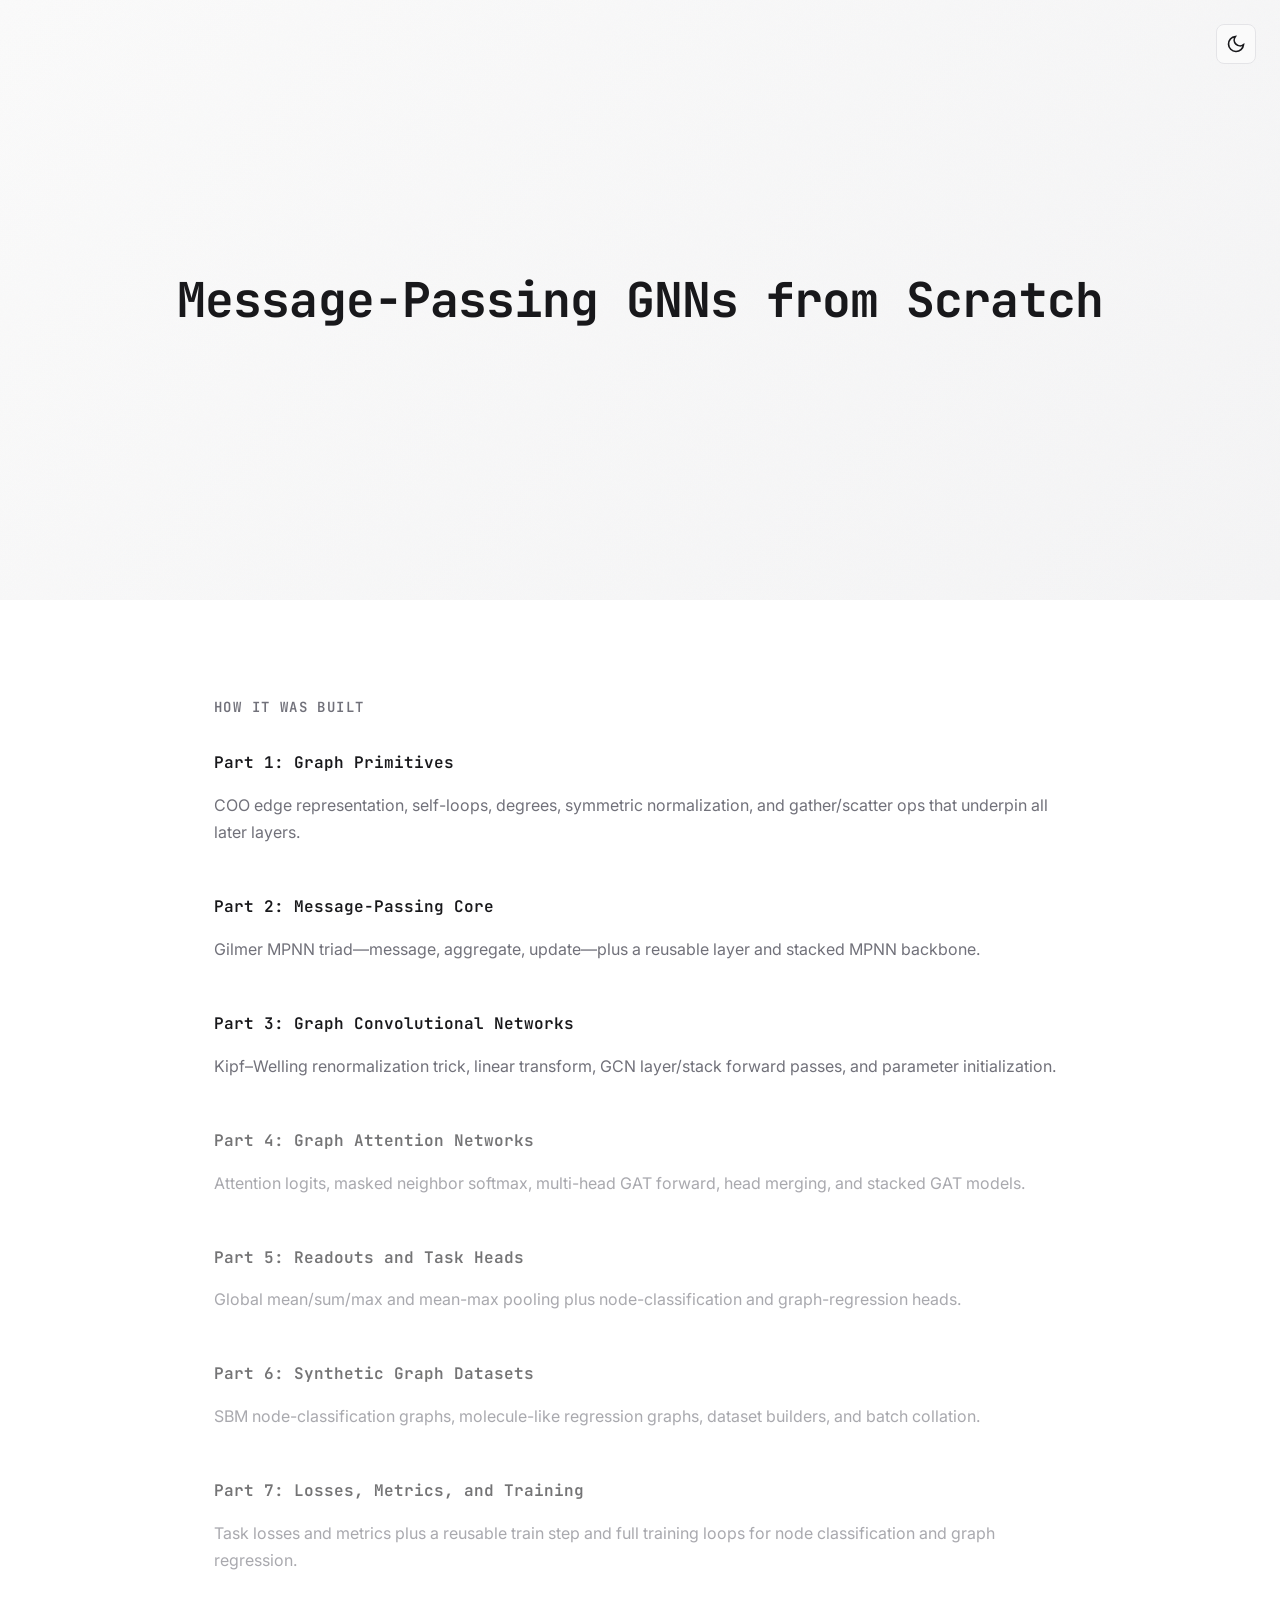
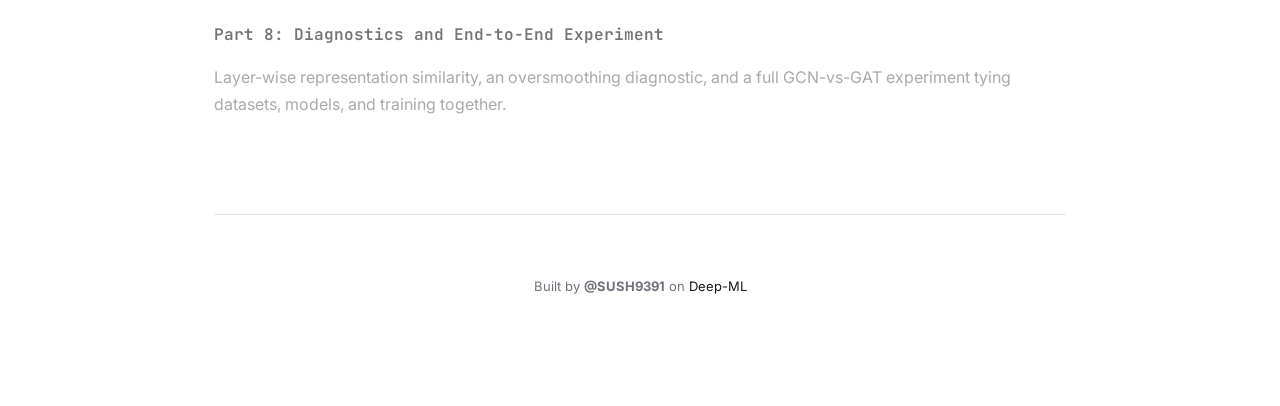
==== docs/index.html @ 083f1b77 "Step 14: gcn_renormalize_adjacency" ====
<!DOCTYPE html>
<html lang="en">
<head>
  <meta charset="UTF-8">
  <meta name="viewport" content="width=device-width, initial-scale=1">
  <title>Message-Passing GNNs from Scratch — Built on Deep-ML</title>
  <link href="https://fonts.googleapis.com/css2?family=Inter:wght@400;500;600;700&family=JetBrains+Mono:wght@400;500;600&display=swap" rel="stylesheet">
  <style>
  @media (prefers-color-scheme: dark) {
    :root {
      --bg: #09090b;
      --surface: #18181b;
      --surface-alt: #27272a;
      --border: #27272a;
      --text: #fafafa;
      --text-muted: #a1a1a6;
      --accent: #fafafa;
    }
  }
  :root {
    --bg: #ffffff;
    --surface: #fafafa;
    --surface-alt: #f4f4f5;
    --border: #e4e4e7;
    --text: #18181b;
    --text-muted: #71717a;
    --accent: #18181b;
    --mono: "JetBrains Mono", ui-monospace, SFMono-Regular, Menlo, monospace;
    --sans: Inter, ui-sans-serif, system-ui, -apple-system, sans-serif;
  }
  * { box-sizing: border-box; }
  html, body { margin: 0; padding: 0; }
  body {
    background: var(--bg);
    color: var(--text);
    font-family: var(--sans);
    line-height: 1.6;
    -webkit-font-smoothing: antialiased;
    scroll-behavior: smooth;
  }

  .theme-toggle {
    position: fixed;
    top: 24px;
    right: 24px;
    z-index: 100;
    width: 40px;
    height: 40px;
    border-radius: 8px;
    border: 1px solid var(--border);
    background: var(--surface);
    cursor: pointer;
    display: flex;
    align-items: center;
    justify-content: center;
    transition: all 0.2s ease;
  }
  .theme-toggle:hover {
    border-color: var(--text);
  }
  .theme-toggle svg {
    width: 20px;
    height: 20px;
    stroke: var(--text);
    fill: none;
    stroke-width: 2;
  }

  .hero {
    position: relative;
    min-height: 600px;
    display: flex;
    align-items: center;
    justify-content: center;
    overflow: hidden;
    background: linear-gradient(135deg, var(--surface) 0%, var(--surface-alt) 100%);
  }
  .hero::before {
    content: '';
    position: absolute;
    inset: 0;
    background-image: url('data:image/svg+xml;utf8,<svg xmlns="http://www.w3.org/2000/svg" width="100" height="100"><filter id="noise"><feTurbulence type="fractalNoise" baseFrequency="0.9" numOctaves="4" /></filter><rect width="100" height="100" filter="url(%23noise)" opacity="0.05"/></svg>');
    opacity: 0.3;
    animation: drift 20s ease-in-out infinite;
  }
  @keyframes drift {
    0%, 100% { transform: translate(0, 0); }
    50% { transform: translate(10px, -10px); }
  }
  .hero-content {
    position: relative;
    z-index: 2;
    text-align: center;
    animation: fadeInUp 0.8s ease-out;
  }
  @keyframes fadeInUp {
    from { opacity: 0; transform: translateY(20px); }
    to { opacity: 1; transform: translateY(0); }
  }
  .hero h1 {
    font-family: var(--mono);
    font-size: 48px;
    font-weight: 700;
    margin: 0;
    letter-spacing: -0.02em;
    line-height: 1.2;
  }

  .wrap { max-width: 900px; margin: 0 auto; padding: 96px 24px; }

  .section {
    scroll-margin-top: 100px;
    animation: fadeIn 0.6s ease-out;
  }
  @keyframes fadeIn {
    from { opacity: 0; }
    to { opacity: 1; }
  }
  .section-title {
    font-family: var(--mono);
    font-size: 14px;
    letter-spacing: 0.1em;
    text-transform: uppercase;
    color: var(--text-muted);
    margin: 0 0 32px;
    font-weight: 600;
  }
  .input-section {
    background: var(--surface);
    border: 1px solid var(--border);
    border-radius: 12px;
    padding: 32px;
    margin-bottom: 64px;
  }
  .output-section {
    background: var(--surface);
    border: 1px solid var(--border);
    border-radius: 12px;
    padding: 32px;
    margin-bottom: 96px;
    min-height: 100px;
  }

  .how-section { margin-bottom: 96px; }
  .part-reveal {
    margin-bottom: 48px;
    animation: slideInLeft 0.6s ease-out;
  }
  @keyframes slideInLeft {
    from { opacity: 0; transform: translateX(-20px); }
    to { opacity: 1; transform: translateX(0); }
  }
  .part-title {
    font-family: var(--mono);
    font-size: 16px;
    font-weight: 600;
    margin: 0 0 16px;
    color: var(--text);
  }
  .part-description {
    color: var(--text-muted);
    margin-bottom: 24px;
    line-height: 1.7;
  }
  .diagram-container {
    background: var(--surface);
    border: 1px solid var(--border);
    border-radius: 12px;
    padding: 24px;
    margin-bottom: 24px;
    display: flex;
    align-items: center;
    justify-content: center;
    min-height: 250px;
  }
  .diagram-container svg {
    max-width: 100%;
    height: auto;
    color: var(--text);
  }

  .footer {
    text-align: center;
    padding-top: 48px;
    border-top: 1px solid var(--border);
    color: var(--text-muted);
    font-size: 13px;
  }
  .footer a {
    color: var(--text);
    text-decoration: none;
  }
</style>
</head>
<body>
  <button class="theme-toggle" onclick="toggleTheme()" title="Toggle dark mode">
    <svg viewBox="0 0 24 24"><path d="M21 12.79A9 9 0 1 1 11.21 3 7 7 0 0 0 21 12.79z"/></svg>
  </button>

  <section class="hero" id="hero">
    <div class="hero-content">
      <h1>Message-Passing GNNs from Scratch</h1>
    </div>
  </section>

  <div class="wrap">
    

    <section class="section how-section" id="how-section">
      <h2 class="section-title">How it was built</h2>
      
            <div class="part-reveal" style="opacity: 1">
              <h3 class="part-title">Part 1: Graph Primitives</h3>
              <p class="part-description">COO edge representation, self-loops, degrees, symmetric normalization, and gather/scatter ops that underpin all later layers.</p>
              
            </div>
          
            <div class="part-reveal" style="opacity: 1">
              <h3 class="part-title">Part 2: Message-Passing Core</h3>
              <p class="part-description">Gilmer MPNN triad—message, aggregate, update—plus a reusable layer and stacked MPNN backbone.</p>
              
            </div>
          
            <div class="part-reveal" style="opacity: 1">
              <h3 class="part-title">Part 3: Graph Convolutional Networks</h3>
              <p class="part-description">Kipf–Welling renormalization trick, linear transform, GCN layer/stack forward passes, and parameter initialization.</p>
              
            </div>
          
            <div class="part-reveal" style="opacity: 0.6">
              <h3 class="part-title">Part 4: Graph Attention Networks</h3>
              <p class="part-description">Attention logits, masked neighbor softmax, multi-head GAT forward, head merging, and stacked GAT models.</p>
              
            </div>
          
            <div class="part-reveal" style="opacity: 0.6">
              <h3 class="part-title">Part 5: Readouts and Task Heads</h3>
              <p class="part-description">Global mean/sum/max and mean-max pooling plus node-classification and graph-regression heads.</p>
              
            </div>
          
            <div class="part-reveal" style="opacity: 0.6">
              <h3 class="part-title">Part 6: Synthetic Graph Datasets</h3>
              <p class="part-description">SBM node-classification graphs, molecule-like regression graphs, dataset builders, and batch collation.</p>
              
            </div>
          
            <div class="part-reveal" style="opacity: 0.6">
              <h3 class="part-title">Part 7: Losses, Metrics, and Training</h3>
              <p class="part-description">Task losses and metrics plus a reusable train step and full training loops for node classification and graph regression.</p>
              
            </div>
          
            <div class="part-reveal" style="opacity: 0.6">
              <h3 class="part-title">Part 8: Diagnostics and End-to-End Experiment</h3>
              <p class="part-description">Layer-wise representation similarity, an oversmoothing diagnostic, and a full GCN-vs-GAT experiment tying datasets, models, and training together.</p>
              
            </div>
          
    </section>

    <footer class="footer">
      <p>Built by <strong>@SUSH9391</strong> on <a href="https://deep-ml.com" target="_blank">Deep-ML</a></p>
    </footer>
  </div>

  <script>
    function toggleTheme() {
      const html = document.documentElement;
      const isDark = html.style.colorScheme === 'dark';
      html.style.colorScheme = isDark ? 'light' : 'dark';
      localStorage.setItem('theme', isDark ? 'light' : 'dark');
    }
    function initTheme() {
      const saved = localStorage.getItem('theme');
      const prefersDark = window.matchMedia('(prefers-color-scheme: dark)').matches;
      const isDark = saved === 'dark' || (saved === null && prefersDark);
      document.documentElement.style.colorScheme = isDark ? 'dark' : 'light';
    }
    initTheme();
    window.scrollToOutput = function() {
      const output = document.getElementById('output-section');
      output?.scrollIntoView({ behavior: 'smooth', block: 'start' });
    };
  </script>
</body>
</html>
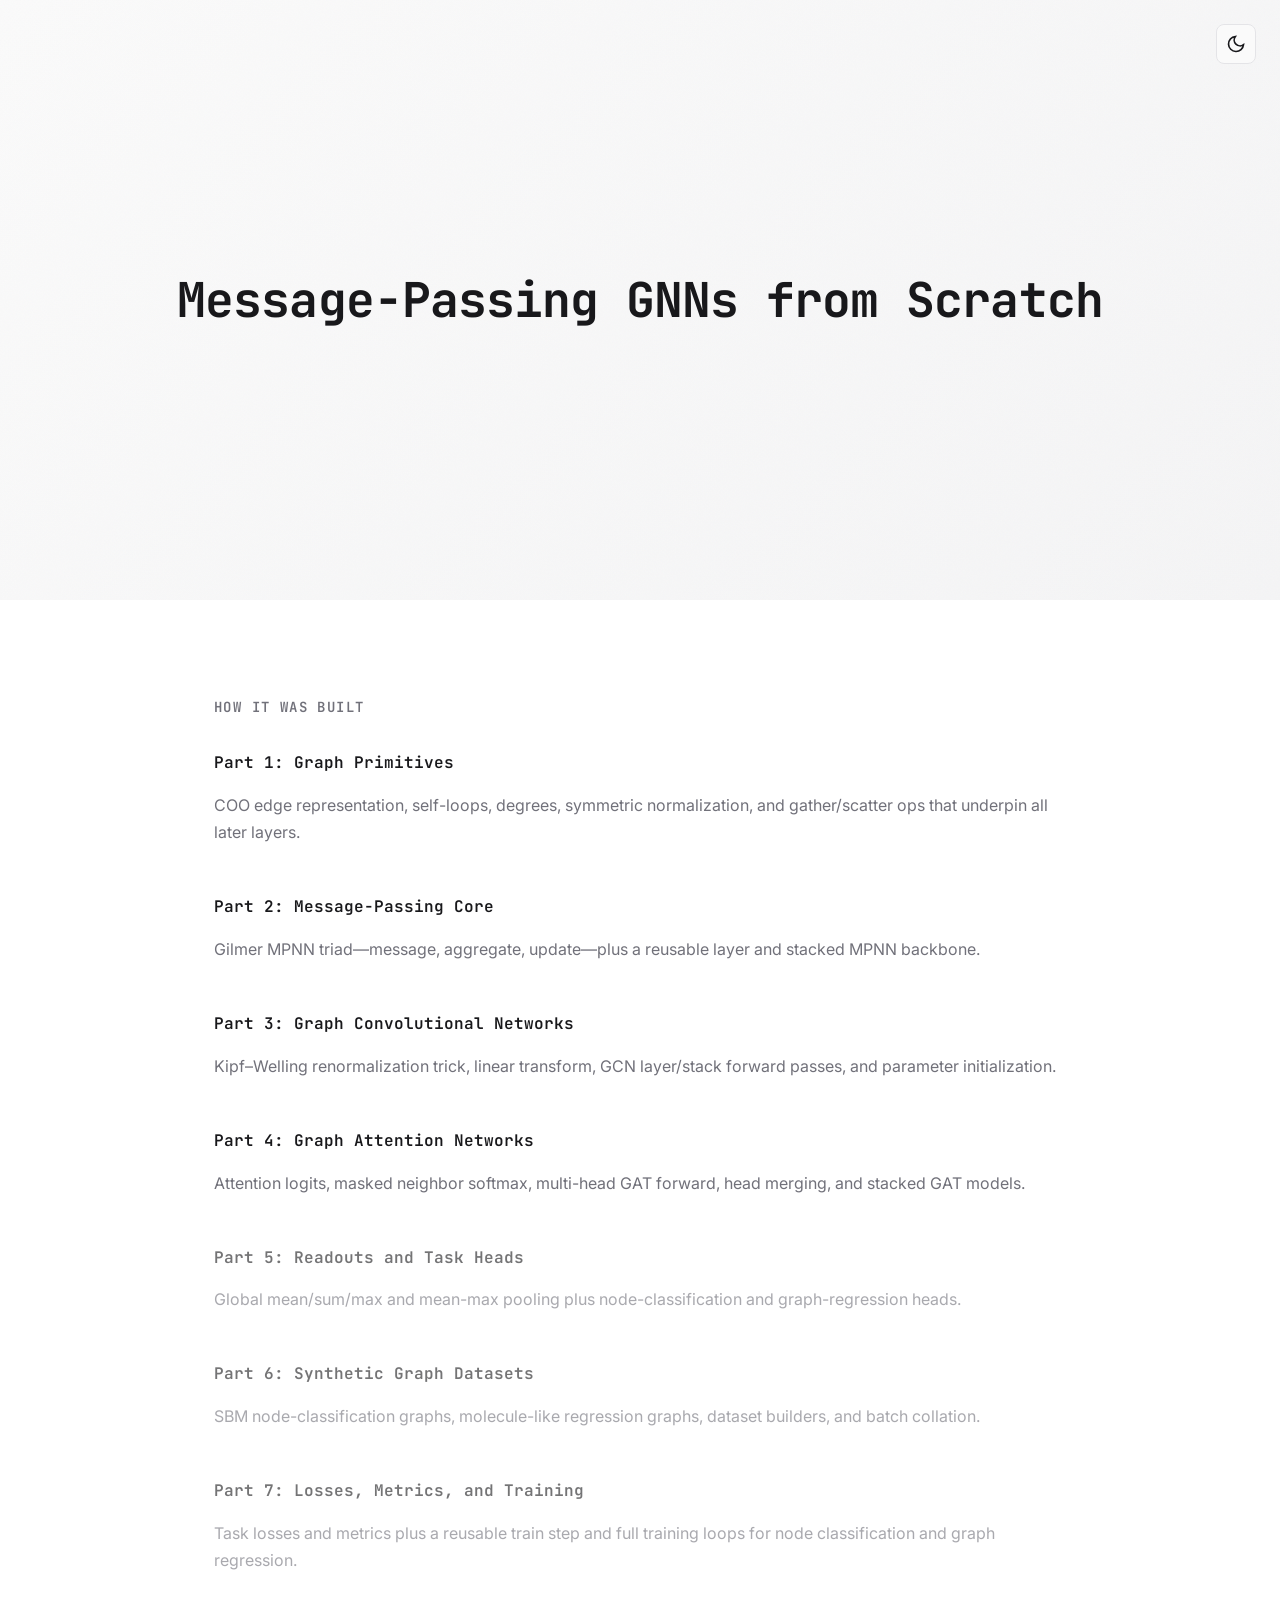
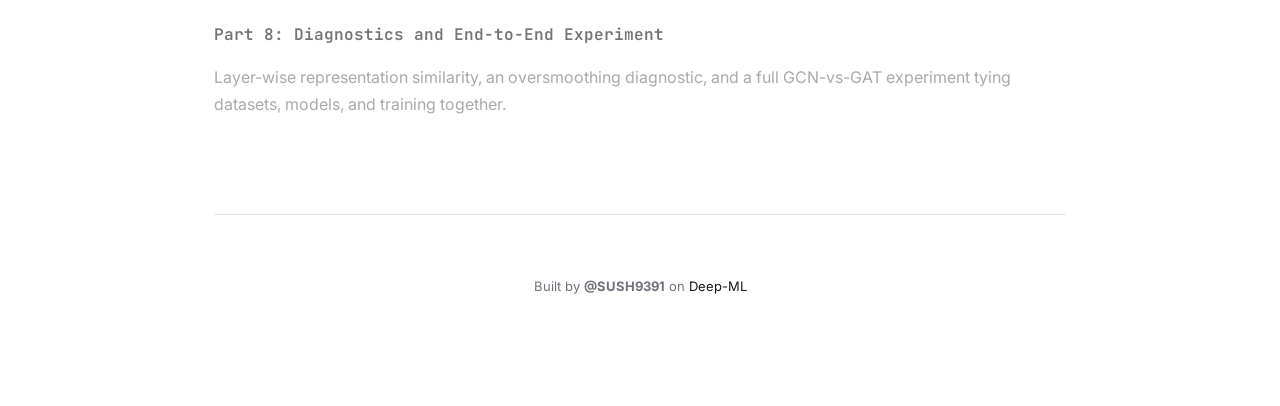
==== commit ffaab312: "Step 19: gat_attention_logits" ====
--- a/docs/index.html
+++ b/docs/index.html
@@ -227,7 +227,7 @@
               
             </div>
           
-            <div class="part-reveal" style="opacity: 0.6">
+            <div class="part-reveal" style="opacity: 1">
               <h3 class="part-title">Part 4: Graph Attention Networks</h3>
               <p class="part-description">Attention logits, masked neighbor softmax, multi-head GAT forward, head merging, and stacked GAT models.</p>
               
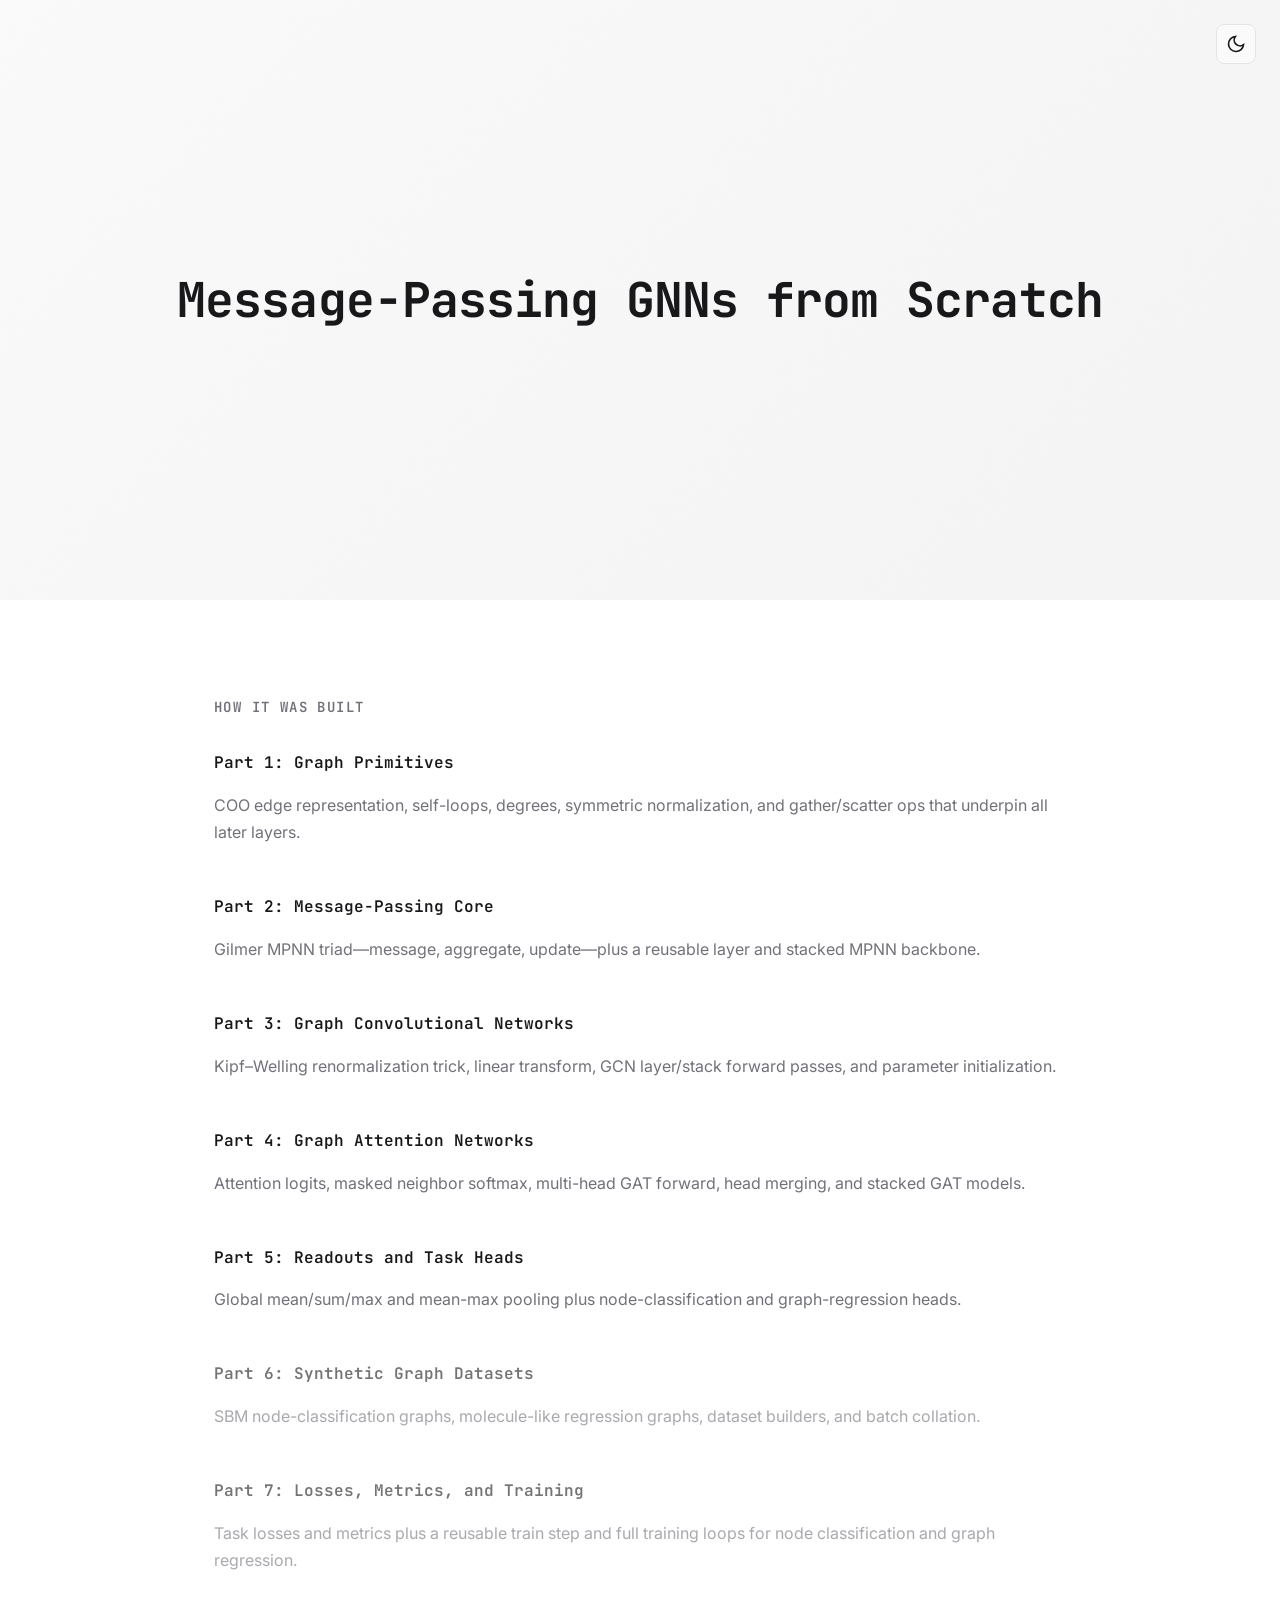
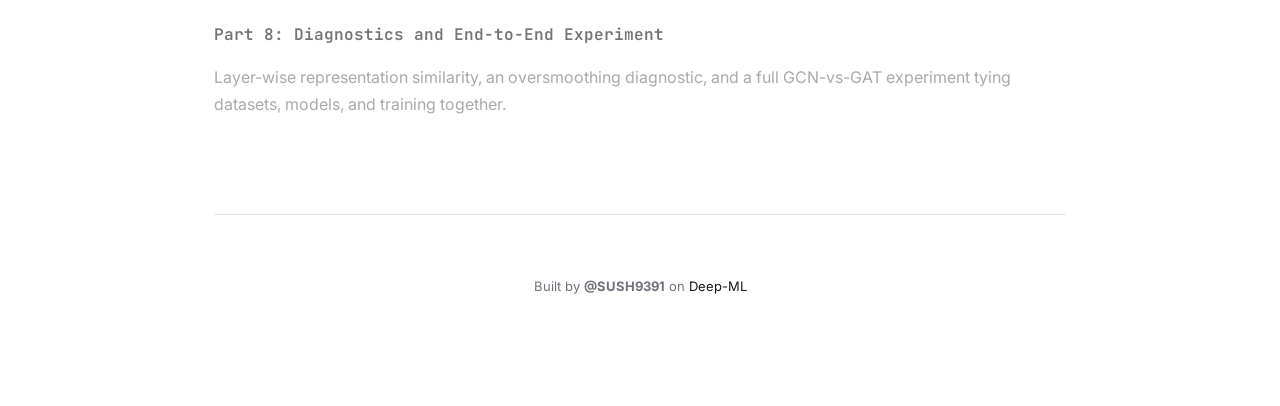
==== commit 03c80fe4: "Step 26: global_mean_pool" ====
--- a/docs/index.html
+++ b/docs/index.html
@@ -233,7 +233,7 @@
               
             </div>
           
-            <div class="part-reveal" style="opacity: 0.6">
+            <div class="part-reveal" style="opacity: 1">
               <h3 class="part-title">Part 5: Readouts and Task Heads</h3>
               <p class="part-description">Global mean/sum/max and mean-max pooling plus node-classification and graph-regression heads.</p>
               
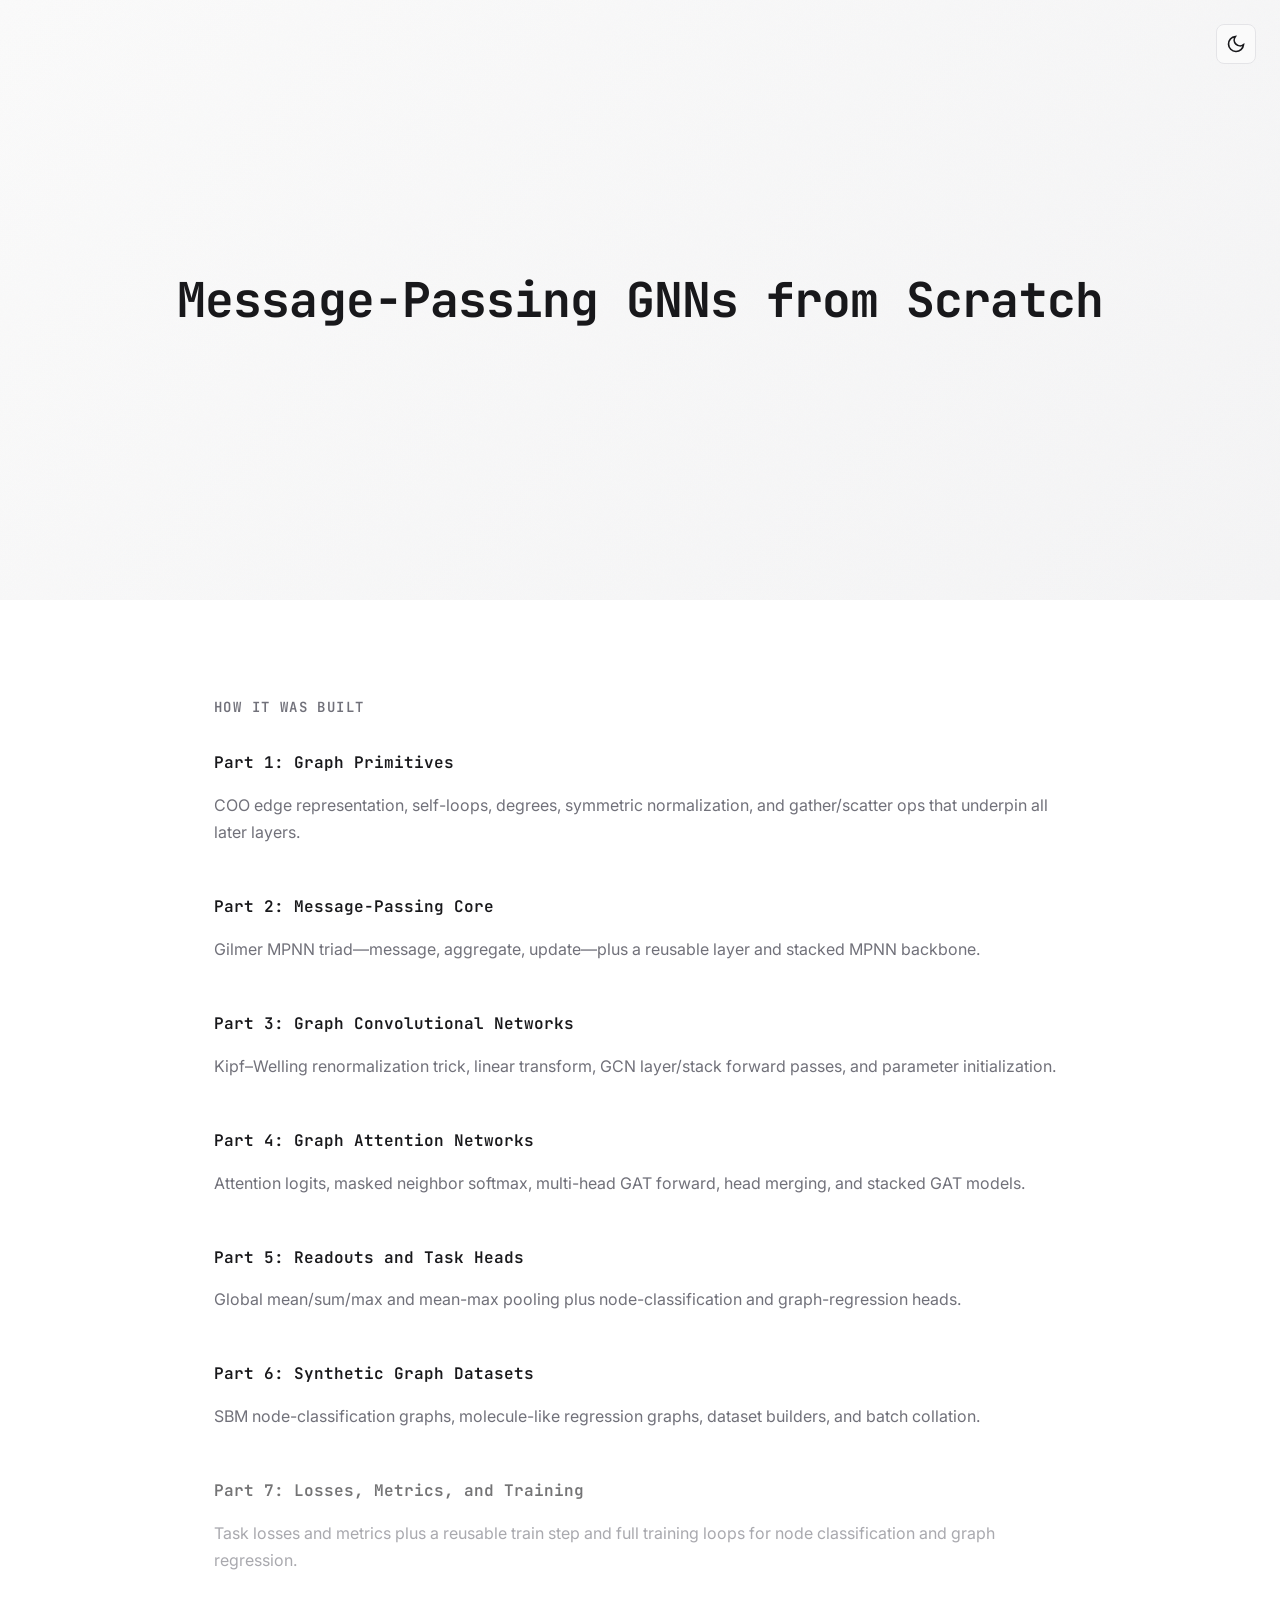
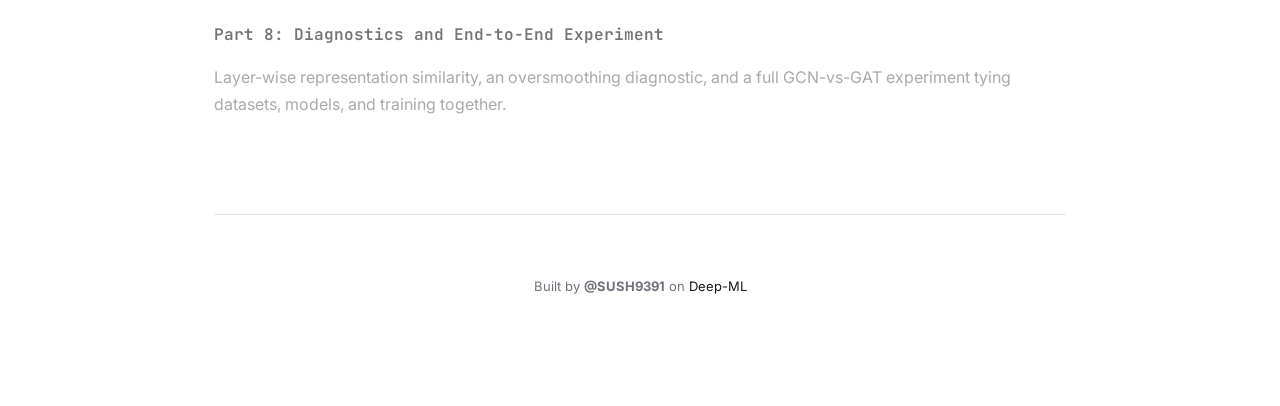
==== commit 4a4a8b4a: "Step 32: generate_sbm_graph" ====
--- a/docs/index.html
+++ b/docs/index.html
@@ -239,7 +239,7 @@
               
             </div>
           
-            <div class="part-reveal" style="opacity: 0.6">
+            <div class="part-reveal" style="opacity: 1">
               <h3 class="part-title">Part 6: Synthetic Graph Datasets</h3>
               <p class="part-description">SBM node-classification graphs, molecule-like regression graphs, dataset builders, and batch collation.</p>
               
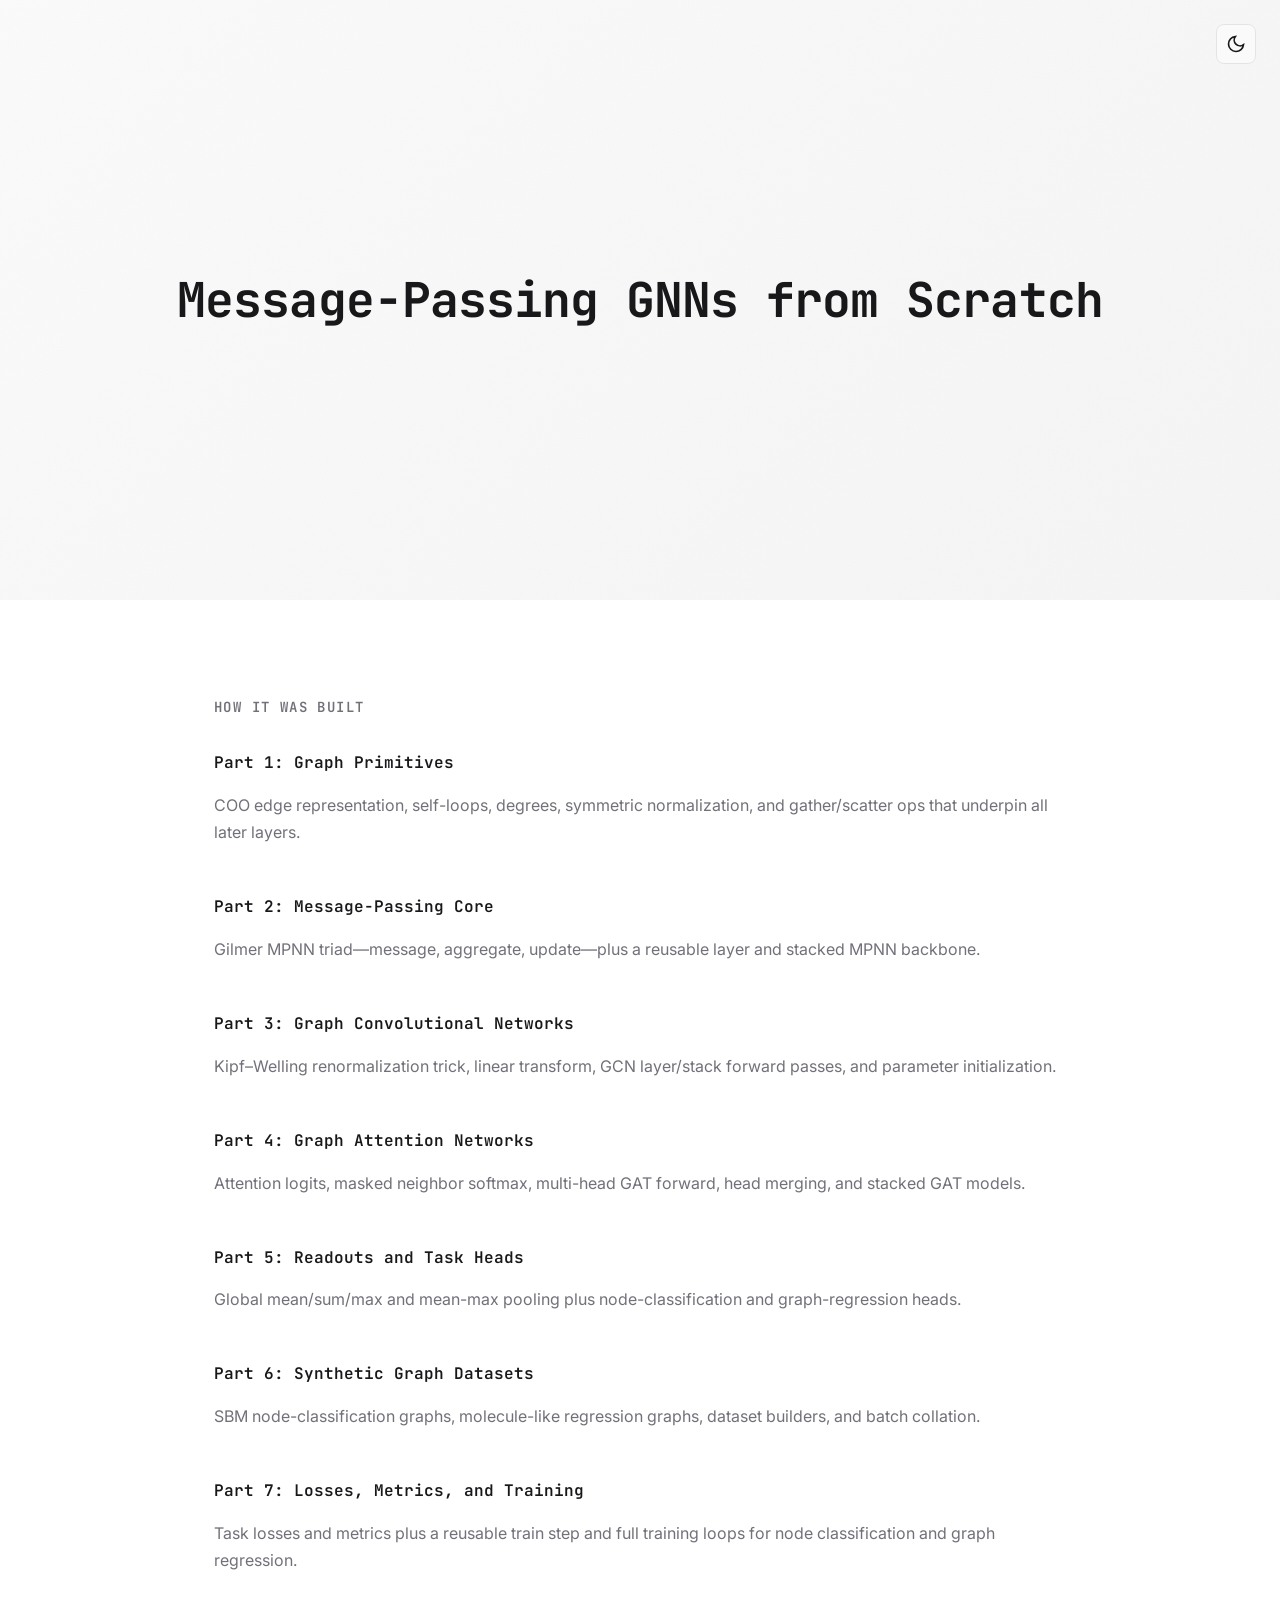
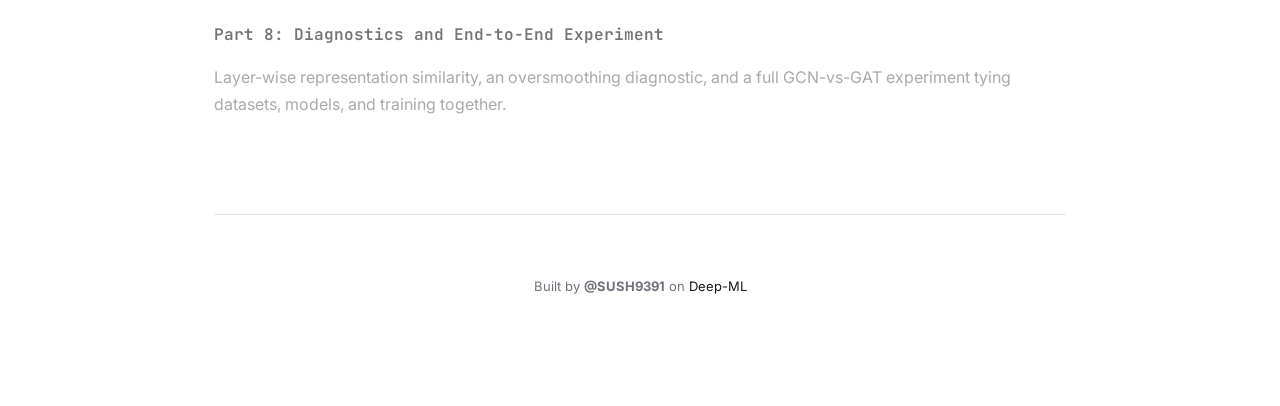
==== commit 9b46997f: "Step 37: cross_entropy_loss" ====
--- a/docs/index.html
+++ b/docs/index.html
@@ -245,7 +245,7 @@
               
             </div>
           
-            <div class="part-reveal" style="opacity: 0.6">
+            <div class="part-reveal" style="opacity: 1">
               <h3 class="part-title">Part 7: Losses, Metrics, and Training</h3>
               <p class="part-description">Task losses and metrics plus a reusable train step and full training loops for node classification and graph regression.</p>
               
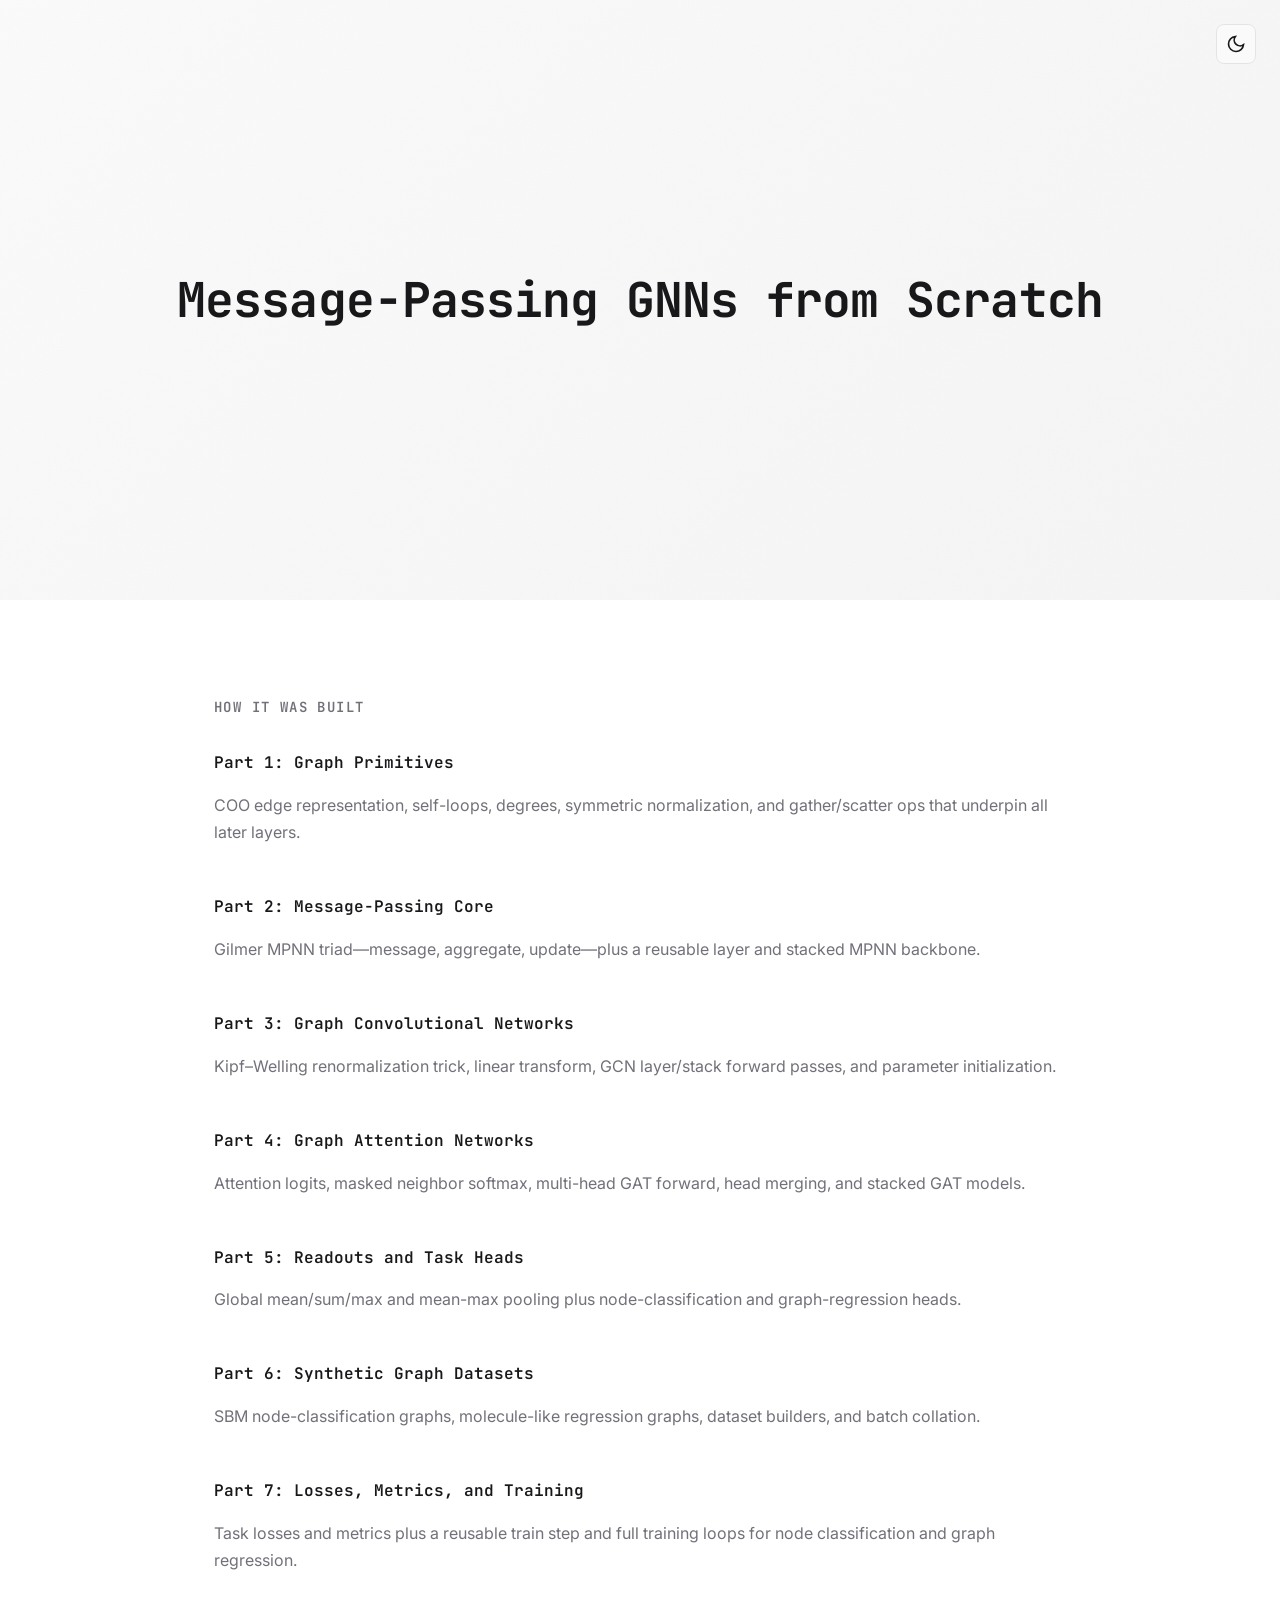
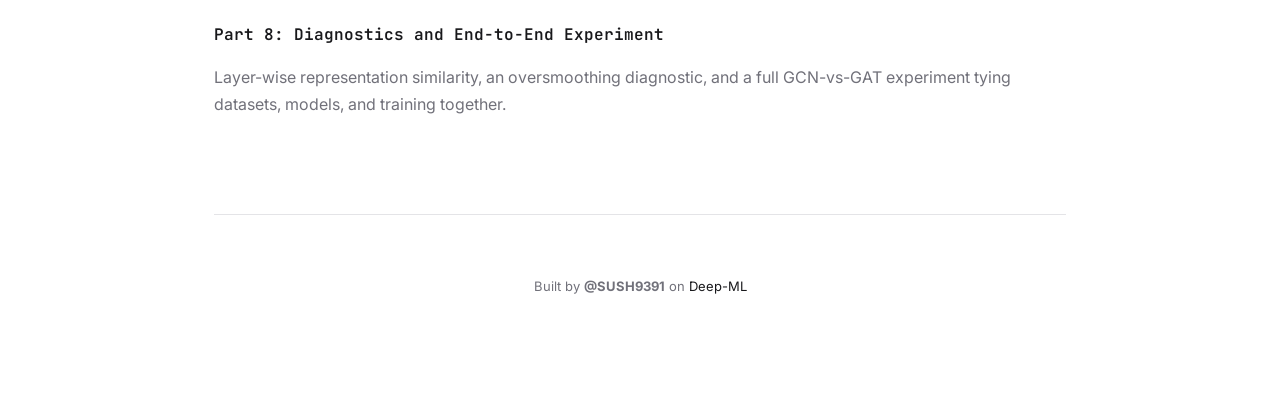
==== commit d48e15ae: "Step 44: representation_similarity" ====
--- a/docs/index.html
+++ b/docs/index.html
@@ -251,7 +251,7 @@
               
             </div>
           
-            <div class="part-reveal" style="opacity: 0.6">
+            <div class="part-reveal" style="opacity: 1">
               <h3 class="part-title">Part 8: Diagnostics and End-to-End Experiment</h3>
               <p class="part-description">Layer-wise representation similarity, an oversmoothing diagnostic, and a full GCN-vs-GAT experiment tying datasets, models, and training together.</p>
               
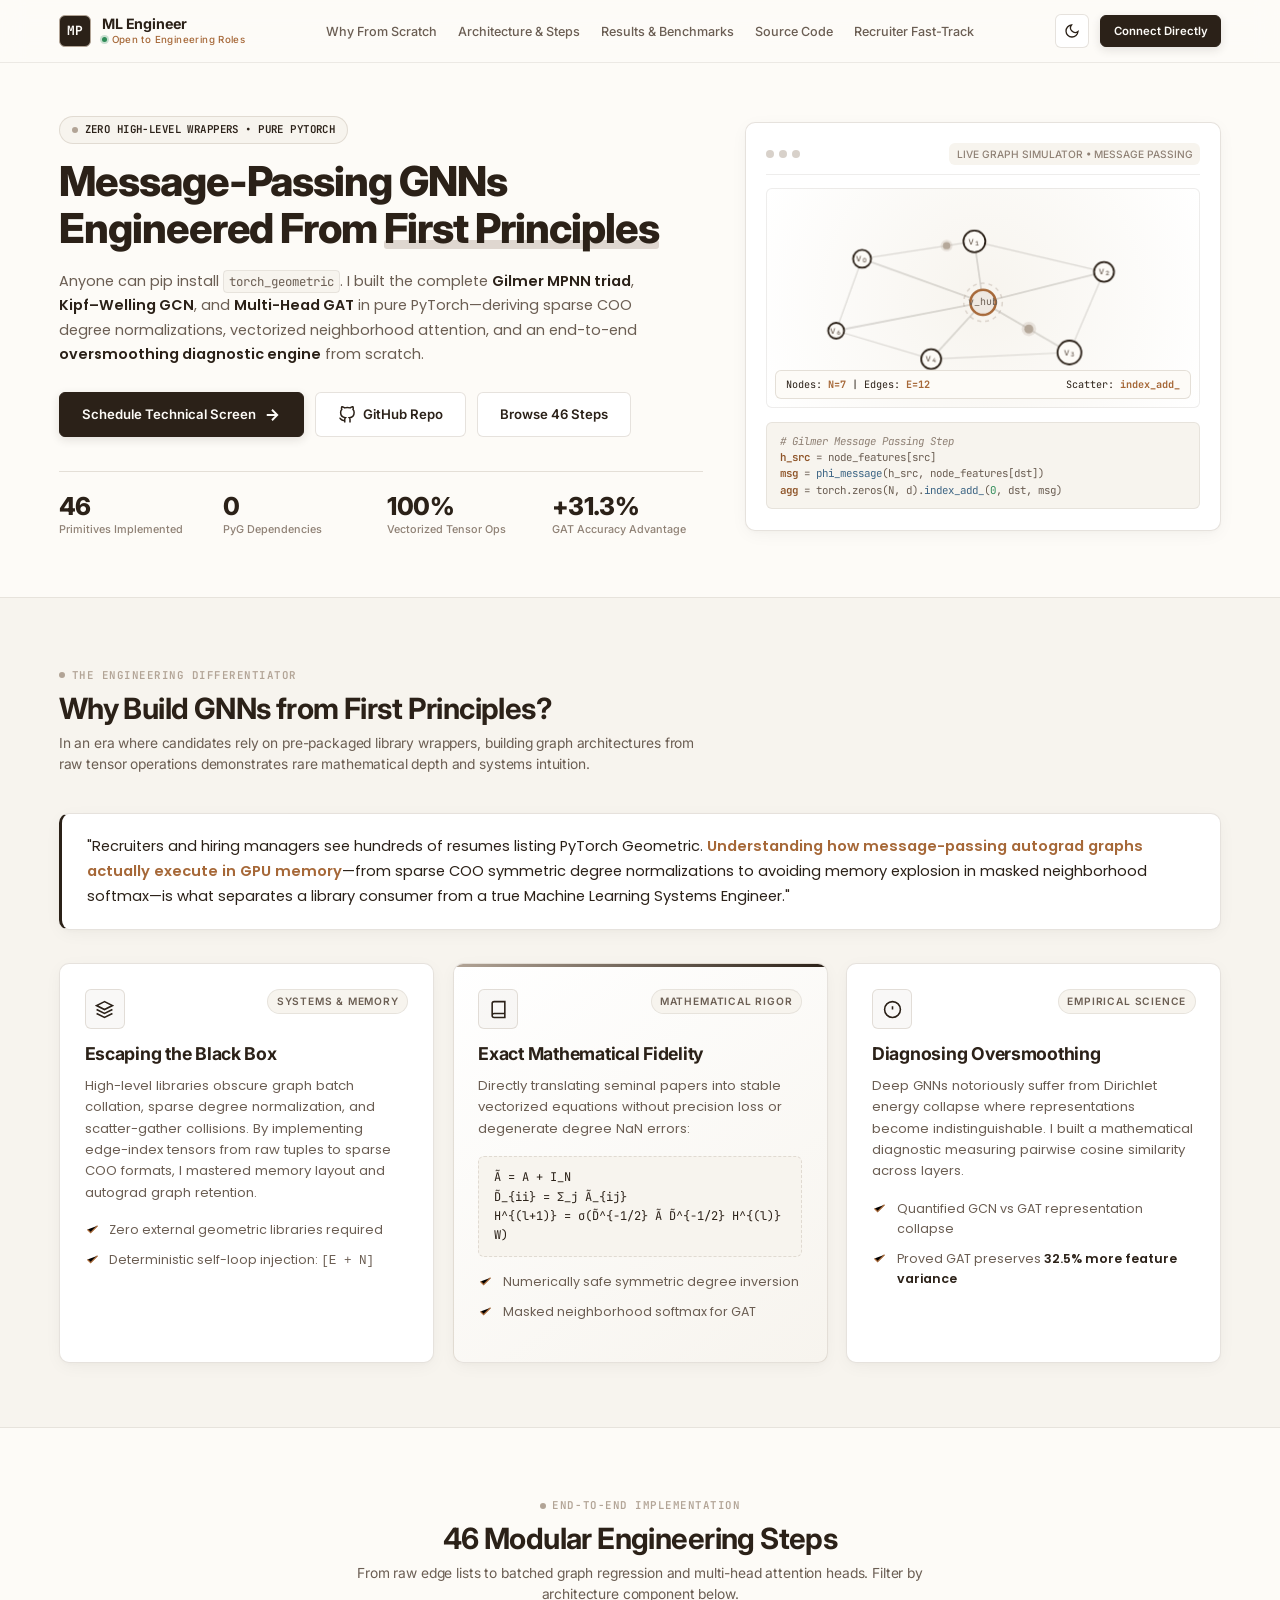
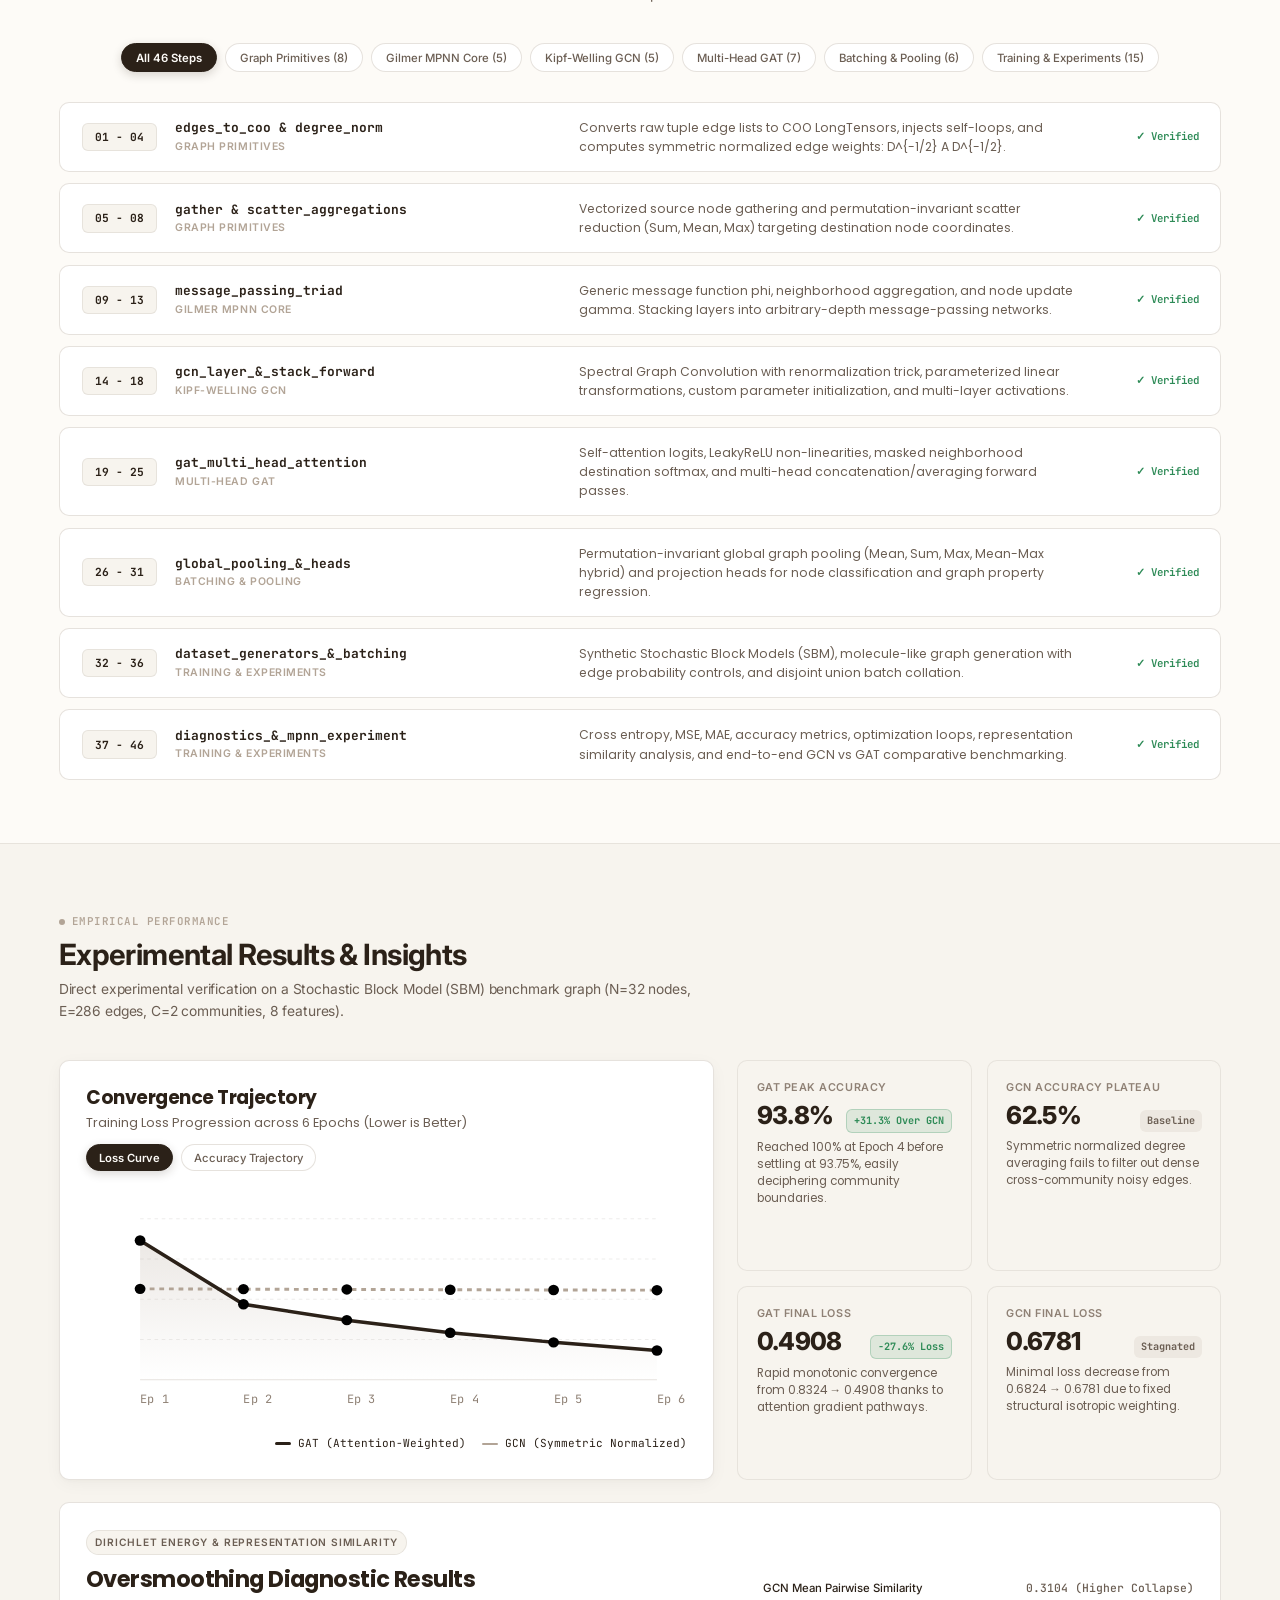
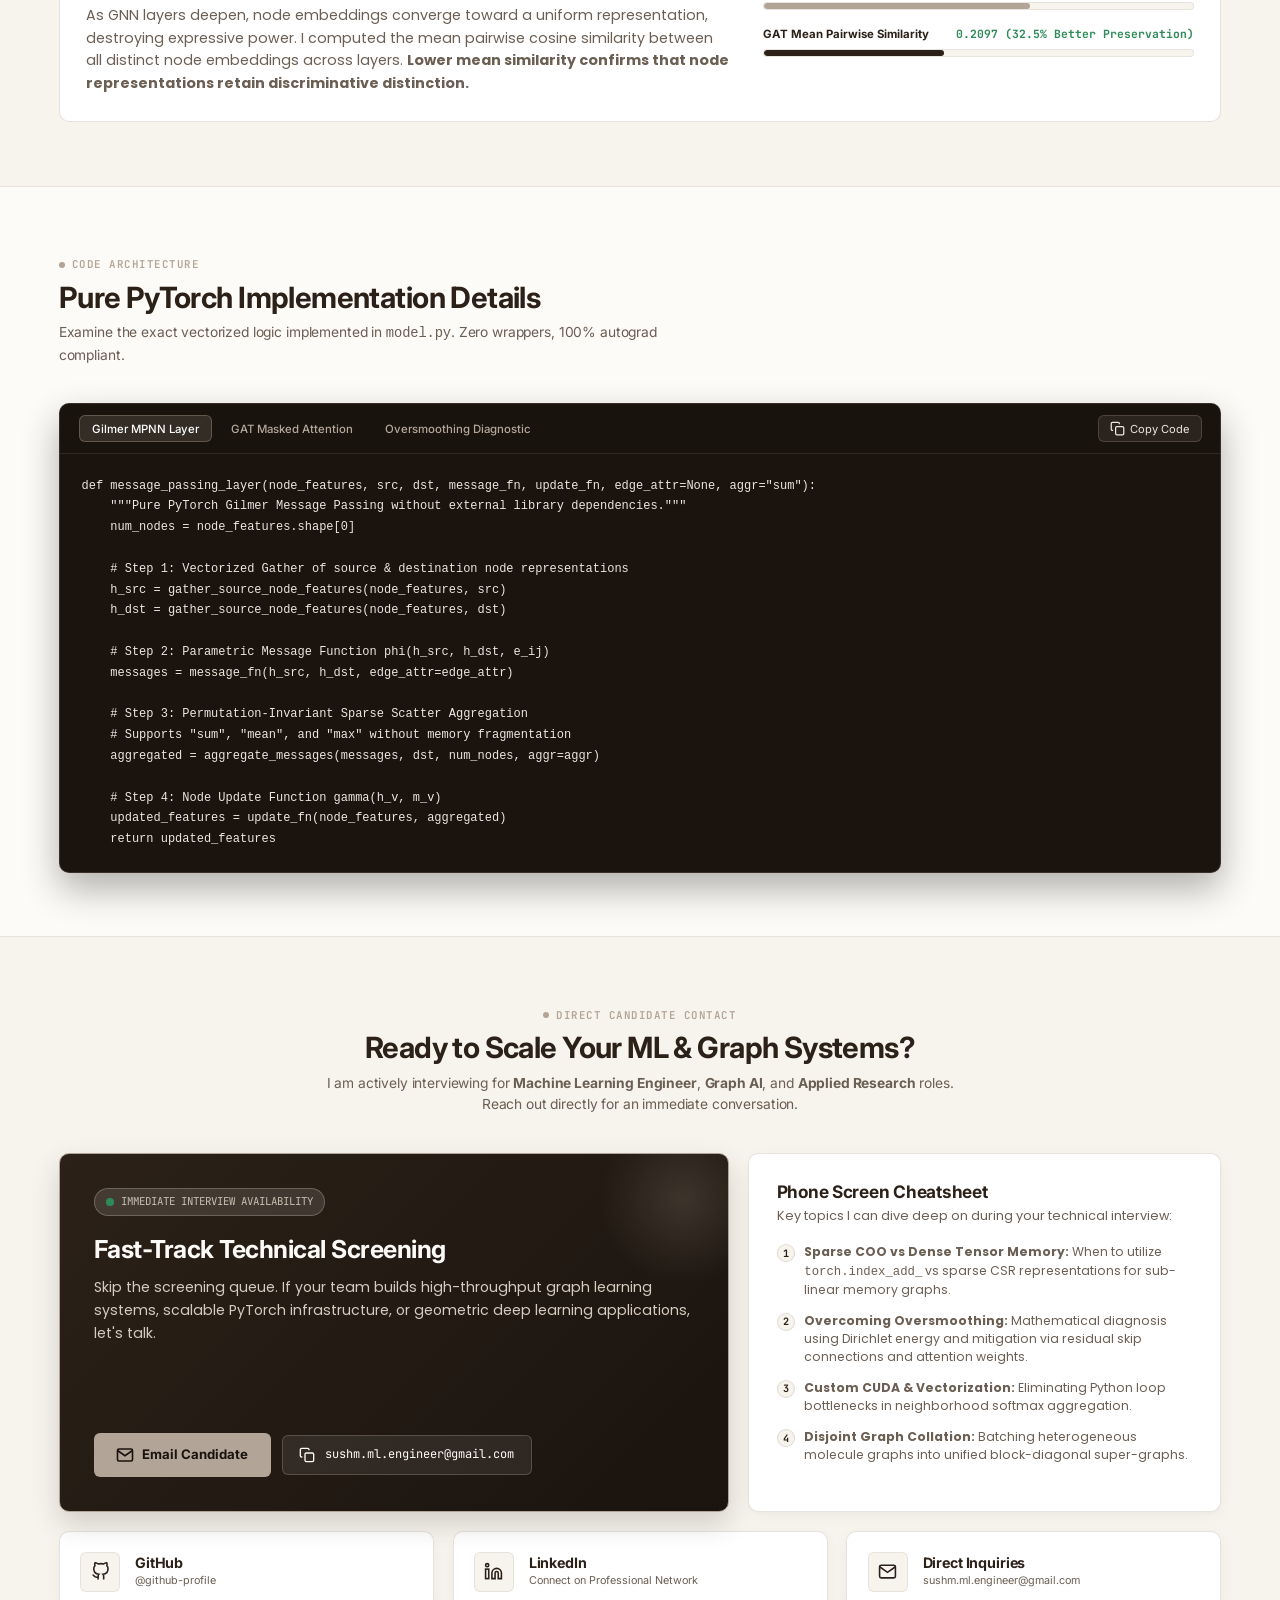
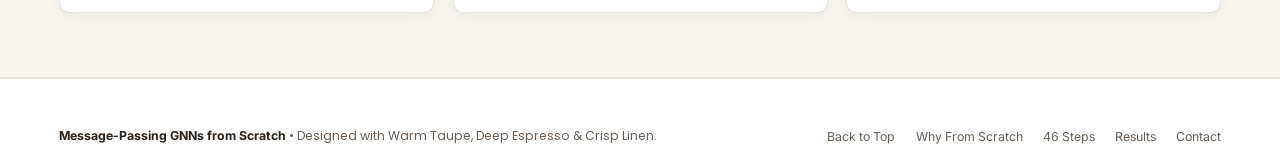
==== commit 05b2a333: "font - inter and poppins, decreased font size" ====
--- a/docs/index.html
+++ b/docs/index.html
@@ -2,286 +2,708 @@
 <html lang="en">
 <head>
   <meta charset="UTF-8">
-  <meta name="viewport" content="width=device-width, initial-scale=1">
-  <title>Message-Passing GNNs from Scratch — Built on Deep-ML</title>
-  <link href="https://fonts.googleapis.com/css2?family=Inter:wght@400;500;600;700&family=JetBrains+Mono:wght@400;500;600&display=swap" rel="stylesheet">
-  <style>
-  @media (prefers-color-scheme: dark) {
-    :root {
-      --bg: #09090b;
-      --surface: #18181b;
-      --surface-alt: #27272a;
-      --border: #27272a;
-      --text: #fafafa;
-      --text-muted: #a1a1a6;
-      --accent: #fafafa;
-    }
-  }
-  :root {
-    --bg: #ffffff;
-    --surface: #fafafa;
-    --surface-alt: #f4f4f5;
-    --border: #e4e4e7;
-    --text: #18181b;
-    --text-muted: #71717a;
-    --accent: #18181b;
-    --mono: "JetBrains Mono", ui-monospace, SFMono-Regular, Menlo, monospace;
-    --sans: Inter, ui-sans-serif, system-ui, -apple-system, sans-serif;
-  }
-  * { box-sizing: border-box; }
-  html, body { margin: 0; padding: 0; }
-  body {
-    background: var(--bg);
-    color: var(--text);
-    font-family: var(--sans);
-    line-height: 1.6;
-    -webkit-font-smoothing: antialiased;
-    scroll-behavior: smooth;
-  }
-
-  .theme-toggle {
-    position: fixed;
-    top: 24px;
-    right: 24px;
-    z-index: 100;
-    width: 40px;
-    height: 40px;
-    border-radius: 8px;
-    border: 1px solid var(--border);
-    background: var(--surface);
-    cursor: pointer;
-    display: flex;
-    align-items: center;
-    justify-content: center;
-    transition: all 0.2s ease;
-  }
-  .theme-toggle:hover {
-    border-color: var(--text);
-  }
-  .theme-toggle svg {
-    width: 20px;
-    height: 20px;
-    stroke: var(--text);
-    fill: none;
-    stroke-width: 2;
-  }
-
-  .hero {
-    position: relative;
-    min-height: 600px;
-    display: flex;
-    align-items: center;
-    justify-content: center;
-    overflow: hidden;
-    background: linear-gradient(135deg, var(--surface) 0%, var(--surface-alt) 100%);
-  }
-  .hero::before {
-    content: '';
-    position: absolute;
-    inset: 0;
-    background-image: url('data:image/svg+xml;utf8,<svg xmlns="http://www.w3.org/2000/svg" width="100" height="100"><filter id="noise"><feTurbulence type="fractalNoise" baseFrequency="0.9" numOctaves="4" /></filter><rect width="100" height="100" filter="url(%23noise)" opacity="0.05"/></svg>');
-    opacity: 0.3;
-    animation: drift 20s ease-in-out infinite;
-  }
-  @keyframes drift {
-    0%, 100% { transform: translate(0, 0); }
-    50% { transform: translate(10px, -10px); }
-  }
-  .hero-content {
-    position: relative;
-    z-index: 2;
-    text-align: center;
-    animation: fadeInUp 0.8s ease-out;
-  }
-  @keyframes fadeInUp {
-    from { opacity: 0; transform: translateY(20px); }
-    to { opacity: 1; transform: translateY(0); }
-  }
-  .hero h1 {
-    font-family: var(--mono);
-    font-size: 48px;
-    font-weight: 700;
-    margin: 0;
-    letter-spacing: -0.02em;
-    line-height: 1.2;
-  }
-
-  .wrap { max-width: 900px; margin: 0 auto; padding: 96px 24px; }
-
-  .section {
-    scroll-margin-top: 100px;
-    animation: fadeIn 0.6s ease-out;
-  }
-  @keyframes fadeIn {
-    from { opacity: 0; }
-    to { opacity: 1; }
-  }
-  .section-title {
-    font-family: var(--mono);
-    font-size: 14px;
-    letter-spacing: 0.1em;
-    text-transform: uppercase;
-    color: var(--text-muted);
-    margin: 0 0 32px;
-    font-weight: 600;
-  }
-  .input-section {
-    background: var(--surface);
-    border: 1px solid var(--border);
-    border-radius: 12px;
-    padding: 32px;
-    margin-bottom: 64px;
-  }
-  .output-section {
-    background: var(--surface);
-    border: 1px solid var(--border);
-    border-radius: 12px;
-    padding: 32px;
-    margin-bottom: 96px;
-    min-height: 100px;
-  }
-
-  .how-section { margin-bottom: 96px; }
-  .part-reveal {
-    margin-bottom: 48px;
-    animation: slideInLeft 0.6s ease-out;
-  }
-  @keyframes slideInLeft {
-    from { opacity: 0; transform: translateX(-20px); }
-    to { opacity: 1; transform: translateX(0); }
-  }
-  .part-title {
-    font-family: var(--mono);
-    font-size: 16px;
-    font-weight: 600;
-    margin: 0 0 16px;
-    color: var(--text);
-  }
-  .part-description {
-    color: var(--text-muted);
-    margin-bottom: 24px;
-    line-height: 1.7;
-  }
-  .diagram-container {
-    background: var(--surface);
-    border: 1px solid var(--border);
-    border-radius: 12px;
-    padding: 24px;
-    margin-bottom: 24px;
-    display: flex;
-    align-items: center;
-    justify-content: center;
-    min-height: 250px;
-  }
-  .diagram-container svg {
-    max-width: 100%;
-    height: auto;
-    color: var(--text);
-  }
-
-  .footer {
-    text-align: center;
-    padding-top: 48px;
-    border-top: 1px solid var(--border);
-    color: var(--text-muted);
-    font-size: 13px;
-  }
-  .footer a {
-    color: var(--text);
-    text-decoration: none;
-  }
-</style>
+  <meta name="viewport" content="width=device-width, initial-scale=1.0">
+  <title>Message-Passing GNNs from Scratch | ML Engineer Portfolio</title>
+  <meta name="description" content="Production-grade implementation of Graph Neural Networks (Gilmer MPNN, Kipf-Welling GCN, Multi-Head GAT) from mathematical first principles in pure PyTorch with zero high-level wrappers. Built by an ML Engineer targeting high-performance Graph AI roles.">
+  <meta name="keywords" content="Machine Learning Engineer, Graph Neural Networks, MPNN, GCN, GAT, PyTorch, Deep Learning, Graph AI, Recruiter Portfolio">
+  
+  <!-- Favicon and Fonts -->
+  <link rel="icon" href="data:image/svg+xml,<svg xmlns=%22http://www.w3.org/2000/svg%22 viewBox=%220 0 100 100%22><text y=%22.9em%22 font-size=%2290%22>⬡</text></svg>">
+  <link rel="preconnect" href="https://fonts.googleapis.com">
+  <link rel="preconnect" href="https://fonts.gstatic.com" crossorigin>
+  <link href="https://fonts.googleapis.com/css2?family=Inter:wght@300;400;500;600;700;800&family=JetBrains+Mono:ital,wght@0,400;0,500;0,600;0,700;1,400&family=Poppins:ital,wght@0,300;0,400;0,500;0,600;0,700;1,400&display=swap" rel="stylesheet">
+  
+  <link rel="stylesheet" href="css/styles.css">
 </head>
 <body>
-  <button class="theme-toggle" onclick="toggleTheme()" title="Toggle dark mode">
-    <svg viewBox="0 0 24 24"><path d="M21 12.79A9 9 0 1 1 11.21 3 7 7 0 0 0 21 12.79z"/></svg>
-  </button>
-
+
+  <!-- =========================================================================
+       NAVIGATION BAR
+       ========================================================================= -->
+  <header class="site-header">
+    <div class="container">
+      <div class="nav-inner">
+        <a href="#hero" class="brand" aria-label="Home">
+          <div class="brand-symbol">MP</div>
+          <div class="brand-text">
+            <span class="brand-title">ML Engineer</span>
+            <span class="brand-status">Open to Engineering Roles</span>
+          </div>
+        </a>
+
+        <nav>
+          <ul class="nav-menu">
+            <li><a href="#story" class="nav-link">Why From Scratch</a></li>
+            <li><a href="#steps" class="nav-link">Architecture & Steps</a></li>
+            <li><a href="#results" class="nav-link">Results & Benchmarks</a></li>
+            <li><a href="#code" class="nav-link">Source Code</a></li>
+            <li><a href="#contact" class="nav-link">Recruiter Fast-Track</a></li>
+          </ul>
+        </nav>
+
+        <div class="nav-actions">
+          <button id="theme-toggle" class="theme-btn" aria-label="Toggle visual theme" title="Toggle theme">
+            <svg viewBox="0 0 24 24"><path d="M21 12.79A9 9 0 1 1 11.21 3 7 7 0 0 0 21 12.79z"/></svg>
+          </button>
+          <a href="#contact" class="btn btn-primary btn-sm">Connect Directly</a>
+        </div>
+      </div>
+    </div>
+  </header>
+
+  <!-- =========================================================================
+       HERO SECTION: VALUE PROPOSITION & LIVE SIMULATION
+       ========================================================================= -->
   <section class="hero" id="hero">
-    <div class="hero-content">
-      <h1>Message-Passing GNNs from Scratch</h1>
+    <div class="container">
+      <div class="hero-grid">
+        <div class="hero-copy">
+          <div class="hero-badge-wrap">
+            <div class="hero-pill">
+              <span class="dot"></span>
+              <span>ZERO HIGH-LEVEL WRAPPERS • PURE PYTORCH</span>
+            </div>
+          </div>
+
+          <h1 class="display-title hero-title">
+            Message-Passing GNNs Engineered From <span class="highlight">First Principles</span>
+          </h1>
+
+          <p class="hero-desc">
+            Anyone can pip install <code>torch_geometric</code>. I built the complete <strong>Gilmer MPNN triad</strong>, 
+            <strong>Kipf–Welling GCN</strong>, and <strong>Multi-Head GAT</strong> in pure PyTorch—deriving sparse COO 
+            degree normalizations, vectorized neighborhood attention, and an end-to-end <strong>oversmoothing diagnostic engine</strong> from scratch.
+          </p>
+
+          <div class="hero-ctas">
+            <a href="#contact" class="btn btn-primary btn-lg">
+              <span>Schedule Technical Screen</span>
+              <svg width="18" height="18" viewBox="0 0 24 24" fill="none" stroke="currentColor" stroke-width="2.5"><path d="M5 12h14M12 5l7 7-7 7"/></svg>
+            </a>
+            <a href="https://github.com" target="_blank" rel="noopener noreferrer" class="btn btn-secondary btn-lg">
+              <svg width="18" height="18" viewBox="0 0 24 24" fill="none" stroke="currentColor" stroke-width="2"><path d="M9 19c-5 1.5-5-2.5-7-3m14 6v-3.87a3.37 3.37 0 0 0-.94-2.61c3.14-.35 6.44-1.54 6.44-7A5.44 5.44 0 0 0 20 4.77 5.07 5.07 0 0 0 19.91 1S18.73.65 16 2.48a13.38 13.38 0 0 0-7 0C6.27.65 5.09 1 5.09 1A5.07 5.07 0 0 0 5 4.77a5.44 5.44 0 0 0-1.5 3.78c0 5.42 3.3 6.61 6.44 7A3.37 3.37 0 0 0 9 18.13V22"/></svg>
+              <span>GitHub Repo</span>
+            </a>
+            <a href="#steps" class="btn btn-secondary btn-lg">
+              <span>Browse 46 Steps</span>
+            </a>
+          </div>
+
+          <div class="hero-stats-row">
+            <div class="hero-stat-item">
+              <span class="stat-num">46</span>
+              <span class="stat-label">Primitives Implemented</span>
+            </div>
+            <div class="hero-stat-item">
+              <span class="stat-num">0</span>
+              <span class="stat-label">PyG Dependencies</span>
+            </div>
+            <div class="hero-stat-item">
+              <span class="stat-num">100%</span>
+              <span class="stat-label">Vectorized Tensor Ops</span>
+            </div>
+            <div class="hero-stat-item">
+              <span class="stat-num">+31.3%</span>
+              <span class="stat-label">GAT Accuracy Advantage</span>
+            </div>
+          </div>
+        </div>
+
+        <!-- Hero Visual: Interactive GNN Simulator -->
+        <div class="hero-visual-card">
+          <div class="card-topbar">
+            <div class="window-dots">
+              <span></span><span></span><span></span>
+            </div>
+            <span class="window-tag">LIVE GRAPH SIMULATOR • MESSAGE PASSING</span>
+          </div>
+
+          <div class="graph-canvas-wrap">
+            <canvas id="graph-canvas"></canvas>
+            <div class="canvas-overlay-data">
+              <span>Nodes: <strong>N=7</strong> | Edges: <strong>E=12</strong></span>
+              <span>Scatter: <strong>index_add_</strong></span>
+            </div>
+          </div>
+
+          <div class="hero-code-snippet">
+            <span class="code-comment"># Gilmer Message Passing Step</span><br>
+            <span class="code-keyword">h_src</span> = node_features[src]<br>
+            <span class="code-keyword">msg</span> = <span class="code-fn">phi_message</span>(h_src, node_features[dst])<br>
+            <span class="code-keyword">agg</span> = torch.zeros(N, d).<span class="code-fn">index_add_</span>(<span class="code-num">0</span>, dst, msg)
+          </div>
+        </div>
+      </div>
     </div>
   </section>
 
-  <div class="wrap">
-    
-
-    <section class="section how-section" id="how-section">
-      <h2 class="section-title">How it was built</h2>
-      
-            <div class="part-reveal" style="opacity: 1">
-              <h3 class="part-title">Part 1: Graph Primitives</h3>
-              <p class="part-description">COO edge representation, self-loops, degrees, symmetric normalization, and gather/scatter ops that underpin all later layers.</p>
-              
-            </div>
-          
-            <div class="part-reveal" style="opacity: 1">
-              <h3 class="part-title">Part 2: Message-Passing Core</h3>
-              <p class="part-description">Gilmer MPNN triad—message, aggregate, update—plus a reusable layer and stacked MPNN backbone.</p>
-              
-            </div>
-          
-            <div class="part-reveal" style="opacity: 1">
-              <h3 class="part-title">Part 3: Graph Convolutional Networks</h3>
-              <p class="part-description">Kipf–Welling renormalization trick, linear transform, GCN layer/stack forward passes, and parameter initialization.</p>
-              
-            </div>
-          
-            <div class="part-reveal" style="opacity: 1">
-              <h3 class="part-title">Part 4: Graph Attention Networks</h3>
-              <p class="part-description">Attention logits, masked neighbor softmax, multi-head GAT forward, head merging, and stacked GAT models.</p>
-              
-            </div>
-          
-            <div class="part-reveal" style="opacity: 1">
-              <h3 class="part-title">Part 5: Readouts and Task Heads</h3>
-              <p class="part-description">Global mean/sum/max and mean-max pooling plus node-classification and graph-regression heads.</p>
-              
-            </div>
-          
-            <div class="part-reveal" style="opacity: 1">
-              <h3 class="part-title">Part 6: Synthetic Graph Datasets</h3>
-              <p class="part-description">SBM node-classification graphs, molecule-like regression graphs, dataset builders, and batch collation.</p>
-              
-            </div>
-          
-            <div class="part-reveal" style="opacity: 1">
-              <h3 class="part-title">Part 7: Losses, Metrics, and Training</h3>
-              <p class="part-description">Task losses and metrics plus a reusable train step and full training loops for node classification and graph regression.</p>
-              
-            </div>
-          
-            <div class="part-reveal" style="opacity: 1">
-              <h3 class="part-title">Part 8: Diagnostics and End-to-End Experiment</h3>
-              <p class="part-description">Layer-wise representation similarity, an oversmoothing diagnostic, and a full GCN-vs-GAT experiment tying datasets, models, and training together.</p>
-              
-            </div>
-          
-    </section>
-
-    <footer class="footer">
-      <p>Built by <strong>@SUSH9391</strong> on <a href="https://deep-ml.com" target="_blank">Deep-ML</a></p>
-    </footer>
+  <!-- =========================================================================
+       STORYTELLING / WHY I BUILT THIS SECTION (RECRUITER TARGETING)
+       ========================================================================= -->
+  <section class="section section-alt" id="story">
+    <div class="container">
+      <div class="section-header">
+        <span class="section-label">The Engineering Differentiator</span>
+        <h2 class="section-heading">Why Build GNNs from First Principles?</h2>
+        <p class="section-subtitle">
+          In an era where candidates rely on pre-packaged library wrappers, building 
+          graph architectures from raw tensor operations demonstrates rare mathematical depth and systems intuition.
+        </p>
+      </div>
+
+      <div class="story-callout">
+        "Recruiters and hiring managers see hundreds of resumes listing PyTorch Geometric. 
+        <strong>Understanding how message-passing autograd graphs actually execute in GPU memory</strong>—from 
+        sparse COO symmetric degree normalizations to avoiding memory explosion in masked neighborhood softmax—is what separates a library consumer from a true Machine Learning Systems Engineer."
+      </div>
+
+      <!-- Asymmetric Bento Grid -->
+      <div class="bento-grid">
+        <div class="bento-card bento-col-4">
+          <div class="bento-card-header">
+            <div class="bento-icon">
+              <svg viewBox="0 0 24 24"><path d="M12 2L2 7l10 5 10-5-10-5zM2 17l10 5 10-5M2 12l10 5 10-5"/></svg>
+            </div>
+            <span class="bento-tag">Systems & Memory</span>
+          </div>
+          <h3 class="bento-title">Escaping the Black Box</h3>
+          <p class="bento-desc">
+            High-level libraries obscure graph batch collation, sparse degree normalization, and scatter-gather collisions. By implementing edge-index tensors from raw tuples to sparse COO formats, I mastered memory layout and autograd graph retention.
+          </p>
+          <ul class="competency-list">
+            <li class="competency-item">
+              <svg viewBox="0 0 24 24"><polyline points="20 6 9 17 4 12"/></svg>
+              <span>Zero external geometric libraries required</span>
+            </li>
+            <li class="competency-item">
+              <svg viewBox="0 0 24 24"><polyline points="20 6 9 17 4 12"/></svg>
+              <span>Deterministic self-loop injection: <code>[E + N]</code></span>
+            </li>
+          </ul>
+        </div>
+
+        <div class="bento-card bento-card-featured bento-col-4">
+          <div class="bento-card-header">
+            <div class="bento-icon">
+              <svg viewBox="0 0 24 24"><path d="M4 19.5A2.5 2.5 0 0 1 6.5 17H20M6.5 2H20v20H6.5A2.5 2.5 0 0 1 4 19.5v-15A2.5 2.5 0 0 1 6.5 2z"/></svg>
+            </div>
+            <span class="bento-tag">Mathematical Rigor</span>
+          </div>
+          <h3 class="bento-title">Exact Mathematical Fidelity</h3>
+          <p class="bento-desc">
+            Directly translating seminal papers into stable vectorized equations without precision loss or degenerate degree NaN errors:
+          </p>
+          <div class="formula-box">
+            A&#771; = A + I_N<br>
+            D&#771;_{ii} = &Sigma;_j A&#771;_{ij}<br>
+            H^{(l+1)} = &sigma;(D&#771;^{-1/2} A&#771; D&#771;^{-1/2} H^{(l)} W)
+          </div>
+          <ul class="competency-list">
+            <li class="competency-item">
+              <svg viewBox="0 0 24 24"><polyline points="20 6 9 17 4 12"/></svg>
+              <span>Numerically safe symmetric degree inversion</span>
+            </li>
+            <li class="competency-item">
+              <svg viewBox="0 0 24 24"><polyline points="20 6 9 17 4 12"/></svg>
+              <span>Masked neighborhood softmax for GAT</span>
+            </li>
+          </ul>
+        </div>
+
+        <div class="bento-card bento-col-4">
+          <div class="bento-card-header">
+            <div class="bento-icon">
+              <svg viewBox="0 0 24 24"><circle cx="12" cy="12" r="10"/><line x1="12" y1="8" x2="12" y2="12"/><line x1="12" y1="16" x2="12.01" y2="16"/></svg>
+            </div>
+            <span class="bento-tag">Empirical Science</span>
+          </div>
+          <h3 class="bento-title">Diagnosing Oversmoothing</h3>
+          <p class="bento-desc">
+            Deep GNNs notoriously suffer from Dirichlet energy collapse where representations become indistinguishable. I built a mathematical diagnostic measuring pairwise cosine similarity across layers.
+          </p>
+          <ul class="competency-list">
+            <li class="competency-item">
+              <svg viewBox="0 0 24 24"><polyline points="20 6 9 17 4 12"/></svg>
+              <span>Quantified GCN vs GAT representation collapse</span>
+            </li>
+            <li class="competency-item">
+              <svg viewBox="0 0 24 24"><polyline points="20 6 9 17 4 12"/></svg>
+              <span>Proved GAT preserves <strong>32.5% more feature variance</strong></span>
+            </li>
+          </ul>
+        </div>
+      </div>
+    </div>
+  </section>
+
+  <!-- =========================================================================
+       THE 46 IMPLEMENTATION STEPS SECTION
+       ========================================================================= -->
+  <section class="section" id="steps">
+    <div class="container">
+      <div class="section-header text-center">
+        <span class="section-label">End-to-End Implementation</span>
+        <h2 class="section-heading">46 Modular Engineering Steps</h2>
+        <p class="section-subtitle">
+          From raw edge lists to batched graph regression and multi-head attention heads. 
+          Filter by architecture component below.
+        </p>
+      </div>
+
+      <!-- Filter Controls -->
+      <div class="steps-nav-filter">
+        <button class="filter-chip active" data-filter="all">All 46 Steps</button>
+        <button class="filter-chip" data-filter="primitives">Graph Primitives (8)</button>
+        <button class="filter-chip" data-filter="mpnn">Gilmer MPNN Core (5)</button>
+        <button class="filter-chip" data-filter="gcn">Kipf-Welling GCN (5)</button>
+        <button class="filter-chip" data-filter="gat">Multi-Head GAT (7)</button>
+        <button class="filter-chip" data-filter="batch">Batching & Pooling (6)</button>
+        <button class="filter-chip" data-filter="eval">Training & Experiments (15)</button>
+      </div>
+
+      <!-- Steps Accordion / Table -->
+      <div class="steps-accordion" id="steps-container">
+        <!-- Primitives -->
+        <div class="step-row" data-category="primitives">
+          <div class="step-num-badge">01 - 04</div>
+          <div class="step-name-box">
+            <span class="step-name">edges_to_coo & degree_norm</span>
+            <span class="step-category">Graph Primitives</span>
+          </div>
+          <div class="step-detail">Converts raw tuple edge lists to COO LongTensors, injects self-loops, and computes symmetric normalized edge weights: D^{-1/2} A D^{-1/2}.</div>
+          <div class="step-status">Verified</div>
+        </div>
+
+        <div class="step-row" data-category="primitives">
+          <div class="step-num-badge">05 - 08</div>
+          <div class="step-name-box">
+            <span class="step-name">gather & scatter_aggregations</span>
+            <span class="step-category">Graph Primitives</span>
+          </div>
+          <div class="step-detail">Vectorized source node gathering and permutation-invariant scatter reduction (Sum, Mean, Max) targeting destination node coordinates.</div>
+          <div class="step-status">Verified</div>
+        </div>
+
+        <!-- MPNN Core -->
+        <div class="step-row" data-category="mpnn">
+          <div class="step-num-badge">09 - 13</div>
+          <div class="step-name-box">
+            <span class="step-name">message_passing_triad</span>
+            <span class="step-category">Gilmer MPNN Core</span>
+          </div>
+          <div class="step-detail">Generic message function phi, neighborhood aggregation, and node update gamma. Stacking layers into arbitrary-depth message-passing networks.</div>
+          <div class="step-status">Verified</div>
+        </div>
+
+        <!-- GCN -->
+        <div class="step-row" data-category="gcn">
+          <div class="step-num-badge">14 - 18</div>
+          <div class="step-name-box">
+            <span class="step-name">gcn_layer_&_stack_forward</span>
+            <span class="step-category">Kipf-Welling GCN</span>
+          </div>
+          <div class="step-detail">Spectral Graph Convolution with renormalization trick, parameterized linear transformations, custom parameter initialization, and multi-layer activations.</div>
+          <div class="step-status">Verified</div>
+        </div>
+
+        <!-- GAT -->
+        <div class="step-row" data-category="gat">
+          <div class="step-num-badge">19 - 25</div>
+          <div class="step-name-box">
+            <span class="step-name">gat_multi_head_attention</span>
+            <span class="step-category">Multi-Head GAT</span>
+          </div>
+          <div class="step-detail">Self-attention logits, LeakyReLU non-linearities, masked neighborhood destination softmax, and multi-head concatenation/averaging forward passes.</div>
+          <div class="step-status">Verified</div>
+        </div>
+
+        <!-- Batch & Pooling -->
+        <div class="step-row" data-category="batch">
+          <div class="step-num-badge">26 - 31</div>
+          <div class="step-name-box">
+            <span class="step-name">global_pooling_&_heads</span>
+            <span class="step-category">Batching & Pooling</span>
+          </div>
+          <div class="step-detail">Permutation-invariant global graph pooling (Mean, Sum, Max, Mean-Max hybrid) and projection heads for node classification and graph property regression.</div>
+          <div class="step-status">Verified</div>
+        </div>
+
+        <!-- Evaluation & Training -->
+        <div class="step-row" data-category="eval">
+          <div class="step-num-badge">32 - 36</div>
+          <div class="step-name-box">
+            <span class="step-name">dataset_generators_&_batching</span>
+            <span class="step-category">Training & Experiments</span>
+          </div>
+          <div class="step-detail">Synthetic Stochastic Block Models (SBM), molecule-like graph generation with edge probability controls, and disjoint union batch collation.</div>
+          <div class="step-status">Verified</div>
+        </div>
+
+        <div class="step-row" data-category="eval">
+          <div class="step-num-badge">37 - 46</div>
+          <div class="step-name-box">
+            <span class="step-name">diagnostics_&_mpnn_experiment</span>
+            <span class="step-category">Training & Experiments</span>
+          </div>
+          <div class="step-detail">Cross entropy, MSE, MAE, accuracy metrics, optimization loops, representation similarity analysis, and end-to-end GCN vs GAT comparative benchmarking.</div>
+          <div class="step-status">Verified</div>
+        </div>
+      </div>
+    </div>
+  </section>
+
+  <!-- =========================================================================
+       RESULTS & EXPERIMENTAL BENCHMARKS SECTION (HIGH-PROOF)
+       ========================================================================= -->
+  <section class="section section-alt" id="results">
+    <div class="container">
+      <div class="section-header">
+        <span class="section-label">Empirical Performance</span>
+        <h2 class="section-heading">Experimental Results & Insights</h2>
+        <p class="section-subtitle">
+          Direct experimental verification on a Stochastic Block Model (SBM) benchmark graph 
+          (N=32 nodes, E=286 edges, C=2 communities, 8 features).
+        </p>
+      </div>
+
+      <div class="results-bento-hero">
+        <!-- Interactive Chart Card -->
+        <div class="chart-card">
+          <div class="chart-header">
+            <div>
+              <h3 style="font-family: var(--font-display); font-size: 1.25rem; margin-bottom: 0.25rem;">
+                Convergence Trajectory
+              </h3>
+              <p id="active-chart-title" style="font-size: 0.85rem; color: var(--text-muted); margin-bottom: 0;">
+                Training Loss Progression across 6 Epochs (Lower is Better)
+              </p>
+            </div>
+
+            <div style="display: flex; gap: 0.5rem;">
+              <button class="filter-chip chart-toggle-btn active" data-metric="loss" style="padding: 0.35rem 0.8rem; font-size: 0.75rem;">Loss Curve</button>
+              <button class="filter-chip chart-toggle-btn" data-metric="accuracy" style="padding: 0.35rem 0.8rem; font-size: 0.75rem;">Accuracy Trajectory</button>
+            </div>
+          </div>
+
+          <div class="svg-chart-container">
+            <div id="chart-tooltip" style="position: absolute; opacity: 0; background: var(--deep-espresso); color: var(--crisp-linen); padding: 4px 8px; border-radius: 4px; font-family: var(--font-mono); font-size: 0.75rem; pointer-events: none; transition: opacity 0.15s; z-index: 10; transform: translateX(-50%);"></div>
+            <svg class="chart-svg" viewBox="0 0 500 200" preserveAspectRatio="none">
+              <!-- Grid lines -->
+              <line x1="45" y1="25" x2="475" y2="25" stroke="var(--border-subtle)" stroke-dasharray="3,3" />
+              <line x1="45" y1="60" x2="475" y2="60" stroke="var(--border-subtle)" stroke-dasharray="3,3" />
+              <line x1="45" y1="95" x2="475" y2="95" stroke="var(--border-subtle)" stroke-dasharray="3,3" />
+              <line x1="45" y1="130" x2="475" y2="130" stroke="var(--border-subtle)" stroke-dasharray="3,3" />
+              <line x1="45" y1="165" x2="475" y2="165" stroke="var(--border-medium)" />
+
+              <!-- Epoch Axis Labels -->
+              <text x="45" y="185" fill="var(--text-subtle)" font-size="10" font-family="JetBrains Mono">Ep 1</text>
+              <text x="131" y="185" fill="var(--text-subtle)" font-size="10" font-family="JetBrains Mono">Ep 2</text>
+              <text x="217" y="185" fill="var(--text-subtle)" font-size="10" font-family="JetBrains Mono">Ep 3</text>
+              <text x="303" y="185" fill="var(--text-subtle)" font-size="10" font-family="JetBrains Mono">Ep 4</text>
+              <text x="389" y="185" fill="var(--text-subtle)" font-size="10" font-family="JetBrains Mono">Ep 5</text>
+              <text x="475" y="185" fill="var(--text-subtle)" font-size="10" font-family="JetBrains Mono">Ep 6</text>
+
+              <!-- GAT Gradient Area -->
+              <defs>
+                <linearGradient id="gat-gradient" x1="0%" y1="0%" x2="0%" y2="100%">
+                  <stop offset="0%" stop-color="var(--warm-taupe)" stop-opacity="0.25" />
+                  <stop offset="100%" stop-color="var(--warm-taupe)" stop-opacity="0.0" />
+                </linearGradient>
+              </defs>
+              <path id="chart-area-gat" fill="url(#gat-gradient)" d="" />
+
+              <!-- Data paths -->
+              <path id="chart-path-gcn" fill="none" stroke="var(--warm-taupe)" stroke-width="2.5" stroke-dasharray="4,4" d="" />
+              <path id="chart-path-gat" fill="none" stroke="var(--deep-espresso)" stroke-width="3" d="" />
+
+              <!-- Interactive Points -->
+              <g id="chart-points-gcn"></g>
+              <g id="chart-points-gat"></g>
+            </svg>
+          </div>
+
+          <div class="chart-legend" style="margin-top: 1rem; justify-content: flex-end;">
+            <div class="legend-item">
+              <span class="legend-line gat"></span>
+              <span>GAT (Attention-Weighted)</span>
+            </div>
+            <div class="legend-item">
+              <span class="legend-line gcn" style="border-top: 2px dashed var(--warm-taupe); height: 0;"></span>
+              <span>GCN (Symmetric Normalized)</span>
+            </div>
+          </div>
+        </div>
+
+        <!-- Quantitative Metric Cards -->
+        <div class="metrics-comparison-grid">
+          <div class="metric-box">
+            <div class="metric-box-title">GAT Peak Accuracy</div>
+            <div class="metric-val-row">
+              <span class="metric-score">93.8%</span>
+              <span class="metric-badge win">+31.3% Over GCN</span>
+            </div>
+            <p class="metric-subtext">
+              Reached 100% at Epoch 4 before settling at 93.75%, easily deciphering community boundaries.
+            </p>
+          </div>
+
+          <div class="metric-box">
+            <div class="metric-box-title">GCN Accuracy Plateau</div>
+            <div class="metric-val-row">
+              <span class="metric-score">62.5%</span>
+              <span class="metric-badge" style="background: rgba(178,164,150,0.15); color: var(--text-muted);">Baseline</span>
+            </div>
+            <p class="metric-subtext">
+              Symmetric normalized degree averaging fails to filter out dense cross-community noisy edges.
+            </p>
+          </div>
+
+          <div class="metric-box">
+            <div class="metric-box-title">GAT Final Loss</div>
+            <div class="metric-val-row">
+              <span class="metric-score">0.4908</span>
+              <span class="metric-badge win">-27.6% Loss</span>
+            </div>
+            <p class="metric-subtext">
+              Rapid monotonic convergence from 0.8324 &rarr; 0.4908 thanks to attention gradient pathways.
+            </p>
+          </div>
+
+          <div class="metric-box">
+            <div class="metric-box-title">GCN Final Loss</div>
+            <div class="metric-val-row">
+              <span class="metric-score">0.6781</span>
+              <span class="metric-badge" style="background: rgba(178,164,150,0.15); color: var(--text-muted);">Stagnated</span>
+            </div>
+            <p class="metric-subtext">
+              Minimal loss decrease from 0.6824 &rarr; 0.6781 due to fixed structural isotropic weighting.
+            </p>
+          </div>
+        </div>
+      </div>
+
+      <!-- Oversmoothing Diagnostic Bento Row -->
+      <div class="oversmoothing-card">
+        <div>
+          <span class="bento-tag" style="margin-bottom: 0.75rem; display: inline-block;">Dirichlet Energy & Representation Similarity</span>
+          <h3 style="font-family: var(--font-display); font-size: 1.5rem; margin-bottom: 0.75rem;">
+            Oversmoothing Diagnostic Results
+          </h3>
+          <p style="color: var(--text-muted); font-size: 0.95rem; line-height: 1.6; margin-bottom: 0;">
+            As GNN layers deepen, node embeddings converge toward a uniform representation, destroying expressive power. 
+            I computed the mean pairwise cosine similarity between all distinct node embeddings across layers.
+            <strong>Lower mean similarity confirms that node representations retain discriminative distinction.</strong>
+          </p>
+        </div>
+
+        <div class="os-bars">
+          <div class="os-bar-item">
+            <div class="os-bar-label">
+              <span>GCN Mean Pairwise Similarity</span>
+              <span style="font-family: var(--font-mono); color: var(--text-muted);">0.3104 (Higher Collapse)</span>
+            </div>
+            <div class="bar-track">
+              <div class="bar-fill gcn"></div>
+            </div>
+          </div>
+
+          <div class="os-bar-item">
+            <div class="os-bar-label">
+              <span style="font-weight: 700; color: var(--text-main);">GAT Mean Pairwise Similarity</span>
+              <span style="font-family: var(--font-mono); color: #2E8B57; font-weight: 700;">0.2097 (32.5% Better Preservation)</span>
+            </div>
+            <div class="bar-track">
+              <div class="bar-fill gat"></div>
+            </div>
+          </div>
+        </div>
+      </div>
+    </div>
+  </section>
+
+  <!-- =========================================================================
+       SOURCE CODE & ARCHITECTURE DEEP-DIVE
+       ========================================================================= -->
+  <section class="section" id="code">
+    <div class="container">
+      <div class="section-header">
+        <span class="section-label">Code Architecture</span>
+        <h2 class="section-heading">Pure PyTorch Implementation Details</h2>
+        <p class="section-subtitle">
+          Examine the exact vectorized logic implemented in <code>model.py</code>. 
+          Zero wrappers, 100% autograd compliant.
+        </p>
+      </div>
+
+      <div class="code-viewer-card">
+        <div class="code-viewer-topbar">
+          <div class="code-tabs">
+            <button class="code-tab-btn active" data-snippet="mpnn">Gilmer MPNN Layer</button>
+            <button class="code-tab-btn" data-snippet="gat">GAT Masked Attention</button>
+            <button class="code-tab-btn" data-snippet="oversmoothing">Oversmoothing Diagnostic</button>
+          </div>
+          <button class="copy-code-btn" id="copy-code-btn" title="Copy code snippet">
+            <svg width="15" height="15" viewBox="0 0 24 24" fill="none" stroke="currentColor" stroke-width="2"><rect x="9" y="9" width="13" height="13" rx="2" ry="2"/><path d="M5 15H4a2 2 0 0 1-2-2V4a2 2 0 0 1 2-2h9a2 2 0 0 1 2 2v1"/></svg>
+            <span>Copy Code</span>
+          </button>
+        </div>
+        <pre class="code-pre"><code id="code-display">def message_passing_layer(node_features, src, dst, message_fn, update_fn, edge_attr=None, aggr="sum"):
+    """Pure PyTorch Gilmer Message Passing without external library dependencies."""
+    num_nodes = node_features.shape[0]
+
+    # Step 1: Vectorized Gather of source & destination node representations
+    h_src = gather_source_node_features(node_features, src)
+    h_dst = gather_source_node_features(node_features, dst)
+
+    # Step 2: Parametric Message Function phi(h_src, h_dst, e_ij)
+    messages = message_fn(h_src, h_dst, edge_attr=edge_attr)
+
+    # Step 3: Permutation-Invariant Sparse Scatter Aggregation
+    # Supports "sum", "mean", and "max" without memory fragmentation
+    aggregated = aggregate_messages(messages, dst, num_nodes, aggr=aggr)
+
+    # Step 4: Node Update Function gamma(h_v, m_v)
+    updated_features = update_fn(node_features, aggregated)
+    return updated_features</code></pre>
+      </div>
+    </div>
+  </section>
+
+  <!-- =========================================================================
+       RECRUITER FAST-TRACK & SOCIALS SECTION (PRIMARY CONVERSION GOAL)
+       ========================================================================= -->
+  <section class="section section-alt" id="contact">
+    <div class="container">
+      <div class="section-header text-center">
+        <span class="section-label">Direct Candidate Contact</span>
+        <h2 class="section-heading">Ready to Scale Your ML & Graph Systems?</h2>
+        <p class="section-subtitle">
+          I am actively interviewing for <strong>Machine Learning Engineer</strong>, <strong>Graph AI</strong>, 
+          and <strong>Applied Research</strong> roles. Reach out directly for an immediate conversation.
+        </p>
+      </div>
+
+      <div class="recruiter-bento">
+        <!-- Main Recruiter Card -->
+        <div class="recruiter-hero-card">
+          <div>
+            <div class="recruiter-badge">
+              <span style="display: inline-block; width: 8px; height: 8px; border-radius: 50%; background: #2E8B57;"></span>
+              <span>IMMEDIATE INTERVIEW AVAILABILITY</span>
+            </div>
+            <h3 class="recruiter-title">Fast-Track Technical Screening</h3>
+            <p class="recruiter-p">
+              Skip the screening queue. If your team builds high-throughput graph learning systems, 
+              scalable PyTorch infrastructure, or geometric deep learning applications, let's talk.
+            </p>
+          </div>
+
+          <div class="recruiter-actions">
+            <a href="mailto:sushm.ml.engineer@gmail.com?subject=Technical%20Interview%20Invitation%20-%20ML%20Engineer%20Role" class="btn btn-taupe btn-lg">
+              <svg width="18" height="18" viewBox="0 0 24 24" fill="none" stroke="currentColor" stroke-width="2.2"><path d="M4 4h16c1.1 0 2 .9 2 2v12c0 1.1-.9 2-2 2H4c-1.1 0-2-.9-2-2V6c0-1.1.9-2 2-2z"/><polyline points="22,6 12,13 2,6"/></svg>
+              <span>Email Candidate</span>
+            </a>
+
+            <div class="email-copy-pill" id="copy-email-btn" data-email="sushm.ml.engineer@gmail.com" title="Click to copy email">
+              <svg width="16" height="16" viewBox="0 0 24 24" fill="none" stroke="currentColor" stroke-width="2"><rect x="9" y="9" width="13" height="13" rx="2" ry="2"/><path d="M5 15H4a2 2 0 0 1-2-2V4a2 2 0 0 1 2-2h9a2 2 0 0 1 2 2v1"/></svg>
+              <span>sushm.ml.engineer@gmail.com</span>
+            </div>
+          </div>
+        </div>
+
+        <!-- Recruiter Interview Cheatsheet Card -->
+        <div class="cheatsheet-card">
+          <div class="cheatsheet-header">
+            <h3>Phone Screen Cheatsheet</h3>
+            <p style="font-size: 0.85rem; color: var(--text-muted);">Key topics I can dive deep on during your technical interview:</p>
+          </div>
+          <ul class="cheatsheet-list">
+            <li class="cheatsheet-item">
+              <span class="bullet">1</span>
+              <div>
+                <strong>Sparse COO vs Dense Tensor Memory:</strong> When to utilize <code>torch.index_add_</code> vs sparse CSR representations for sub-linear memory graphs.
+              </div>
+            </li>
+            <li class="cheatsheet-item">
+              <span class="bullet">2</span>
+              <div>
+                <strong>Overcoming Oversmoothing:</strong> Mathematical diagnosis using Dirichlet energy and mitigation via residual skip connections and attention weights.
+              </div>
+            </li>
+            <li class="cheatsheet-item">
+              <span class="bullet">3</span>
+              <div>
+                <strong>Custom CUDA & Vectorization:</strong> Eliminating Python loop bottlenecks in neighborhood softmax aggregation.
+              </div>
+            </li>
+            <li class="cheatsheet-item">
+              <span class="bullet">4</span>
+              <div>
+                <strong>Disjoint Graph Collation:</strong> Batching heterogeneous molecule graphs into unified block-diagonal super-graphs.
+              </div>
+            </li>
+          </ul>
+        </div>
+
+        <!-- Social Links Bento Row -->
+        <a href="https://github.com" target="_blank" rel="noopener noreferrer" class="social-channel-card">
+          <div class="social-icon-box">
+            <svg viewBox="0 0 24 24"><path d="M9 19c-5 1.5-5-2.5-7-3m14 6v-3.87a3.37 3.37 0 0 0-.94-2.61c3.14-.35 6.44-1.54 6.44-7A5.44 5.44 0 0 0 20 4.77 5.07 5.07 0 0 0 19.91 1S18.73.65 16 2.48a13.38 13.38 0 0 0-7 0C6.27.65 5.09 1 5.09 1A5.07 5.07 0 0 0 5 4.77a5.44 5.44 0 0 0-1.5 3.78c0 5.42 3.3 6.61 6.44 7A3.37 3.37 0 0 0 9 18.13V22"/></svg>
+          </div>
+          <div class="social-info">
+            <span class="social-name">GitHub</span>
+            <span class="social-handle">@github-profile</span>
+          </div>
+        </a>
+
+        <a href="https://linkedin.com" target="_blank" rel="noopener noreferrer" class="social-channel-card">
+          <div class="social-icon-box">
+            <svg viewBox="0 0 24 24"><path d="M16 8a6 6 0 0 1 6 6v7h-4v-7a2 2 0 0 0-2-2 2 2 0 0 0-2 2v7h-4v-7a6 6 0 0 1 6-6z"/><rect x="2" y="9" width="4" height="12"/><circle cx="4" cy="4" r="2"/></svg>
+          </div>
+          <div class="social-info">
+            <span class="social-name">LinkedIn</span>
+            <span class="social-handle">Connect on Professional Network</span>
+          </div>
+        </a>
+
+        <a href="mailto:sushm.ml.engineer@gmail.com" class="social-channel-card">
+          <div class="social-icon-box">
+            <svg viewBox="0 0 24 24"><path d="M4 4h16c1.1 0 2 .9 2 2v12c0 1.1-.9 2-2 2H4c-1.1 0-2-.9-2-2V6c0-1.1.9-2 2-2z"/><polyline points="22,6 12,13 2,6"/></svg>
+          </div>
+          <div class="social-info">
+            <span class="social-name">Direct Inquiries</span>
+            <span class="social-handle">sushm.ml.engineer@gmail.com</span>
+          </div>
+        </a>
+      </div>
+    </div>
+  </section>
+
+  <!-- =========================================================================
+       FOOTER
+       ========================================================================= -->
+  <footer class="site-footer">
+    <div class="container">
+      <div class="footer-inner">
+        <div class="footer-copy">
+          <strong>Message-Passing GNNs from Scratch</strong> • Designed with Warm Taupe, Deep Espresso & Crisp Linen.
+        </div>
+        <ul class="footer-links">
+          <li><a href="#hero">Back to Top</a></li>
+          <li><a href="#story">Why From Scratch</a></li>
+          <li><a href="#steps">46 Steps</a></li>
+          <li><a href="#results">Results</a></li>
+          <li><a href="#contact">Contact</a></li>
+        </ul>
+      </div>
+    </div>
+  </footer>
+
+  <!-- Toast Notification for Recruiter Email Copy -->
+  <div id="toast-notice" class="toast-notice" role="status" aria-live="polite">
+    Email copied to clipboard!
   </div>
 
-  <script>
-    function toggleTheme() {
-      const html = document.documentElement;
-      const isDark = html.style.colorScheme === 'dark';
-      html.style.colorScheme = isDark ? 'light' : 'dark';
-      localStorage.setItem('theme', isDark ? 'light' : 'dark');
-    }
-    function initTheme() {
-      const saved = localStorage.getItem('theme');
-      const prefersDark = window.matchMedia('(prefers-color-scheme: dark)').matches;
-      const isDark = saved === 'dark' || (saved === null && prefersDark);
-      document.documentElement.style.colorScheme = isDark ? 'dark' : 'light';
-    }
-    initTheme();
-    window.scrollToOutput = function() {
-      const output = document.getElementById('output-section');
-      output?.scrollIntoView({ behavior: 'smooth', block: 'start' });
-    };
-  </script>
+  <script src="js/script.js"></script>
 </body>
 </html>
--- a/docs/css/styles.css
+++ b/docs/css/styles.css
@@ -0,0 +1,1750 @@
+/* ==========================================================================
+   MESSAGE-PASSING GNNS FROM SCRATCH — PORTFOLIO DESIGN SYSTEM
+   Color Palette:
+     - Warm Taupe: #B2A496
+     - Deep Espresso: #2B2118
+     - Crisp Linen: #FDFBF7
+   Typography:
+     - Titles: Inter
+     - Subtitle: Smaller Inter
+     - Body Content: Poppins
+     - Code / Metrics: JetBrains Mono
+   ========================================================================== */
+
+@import url('https://fonts.googleapis.com/css2?family=Inter:ital,opsz,wght@0,14..32,100..900;1,14..32,100..900&family=JetBrains+Mono:ital,wght@0,100..800;1,100..800&family=Poppins:ital,wght@0,300;0,400;0,500;0,600;0,700;1,300;1,400;1,500&display=swap');
+
+:root {
+  /* Core Required Palette */
+  --warm-taupe: #B2A496;
+  --taupe-light: #C9BEB2;
+  --taupe-dark: #8F8071;
+  --deep-espresso: #2B2118;
+  --espresso-dark: #1A130E;
+  --espresso-light: #3D2F23;
+  --crisp-linen: #FDFBF7;
+  --linen-dark: #F3EFEA;
+  --linen-card: #FFFFFF;
+
+  /* Accent & Utility */
+  --accent-bronze: #A66838;
+  --accent-gold: #C48E56;
+  --accent-success: #2E8B57;
+  --accent-blue: #3E6685;
+
+  /* Light Theme Semantics (Default) */
+  --bg-main: var(--crisp-linen);
+  --bg-surface: var(--linen-card);
+  --bg-surface-alt: #F7F4EE;
+  --bg-surface-tint: rgba(178, 164, 150, 0.08);
+  --border-subtle: rgba(43, 33, 24, 0.08);
+  --border-medium: rgba(178, 164, 150, 0.32);
+  --border-focus: var(--deep-espresso);
+
+  --text-main: var(--deep-espresso);
+  --text-muted: #6B5E53;
+  --text-subtle: #8F8175;
+  --text-inverse: var(--crisp-linen);
+
+  --cta-bg: var(--deep-espresso);
+  --cta-text: var(--crisp-linen);
+  --cta-hover-bg: #3E3024;
+  --cta-hover-border: var(--warm-taupe);
+
+  --card-shadow: 0 4px 18px -2px rgba(43, 33, 24, 0.05), 0 2px 6px -1px rgba(43, 33, 24, 0.03);
+  --card-shadow-hover: 0 12px 28px -4px rgba(43, 33, 24, 0.1), 0 4px 10px -2px rgba(43, 33, 24, 0.05);
+
+  /* Typography Families */
+  --font-title: 'Inter', -apple-system, BlinkMacSystemFont, 'Segoe UI', Roboto, sans-serif;
+  --font-subtitle: 'Inter', -apple-system, BlinkMacSystemFont, 'Segoe UI', Roboto, sans-serif;
+  --font-body: 'Poppins', -apple-system, BlinkMacSystemFont, 'Segoe UI', Roboto, sans-serif;
+  --font-mono: 'JetBrains Mono', monospace;
+
+  --radius-sm: 6px;
+  --radius-md: 10px;
+  --radius-lg: 16px;
+  --radius-full: 9999px;
+
+  --transition-fast: 0.16s cubic-bezier(0.16, 1, 0.3, 1);
+  --transition-smooth: 0.28s cubic-bezier(0.16, 1, 0.3, 1);
+  --transition-bounce: 0.4s cubic-bezier(0.34, 1.56, 0.64, 1);
+}
+
+/* Dark Theme Overrides */
+[data-theme="dark"] {
+  --bg-main: #140E0A;
+  --bg-surface: #1E1712;
+  --bg-surface-alt: #281F18;
+  --bg-surface-tint: rgba(178, 164, 150, 0.06);
+  --border-subtle: rgba(178, 164, 150, 0.14);
+  --border-medium: rgba(178, 164, 150, 0.26);
+  --border-focus: var(--warm-taupe);
+
+  --text-main: var(--crisp-linen);
+  --text-muted: #D1C5B8;
+  --text-subtle: #A39688;
+  --text-inverse: var(--deep-espresso);
+
+  --cta-bg: var(--crisp-linen);
+  --cta-text: var(--deep-espresso);
+  --cta-hover-bg: #EAE3D6;
+  --cta-hover-border: var(--warm-taupe);
+
+  --card-shadow: 0 4px 18px -2px rgba(0, 0, 0, 0.35);
+  --card-shadow-hover: 0 12px 30px -4px rgba(0, 0, 0, 0.55), 0 0 0 1px var(--warm-taupe);
+}
+
+/* Base Reset */
+*, *::before, *::after {
+  box-sizing: border-box;
+  margin: 0;
+  padding: 0;
+}
+
+html {
+  scroll-behavior: smooth;
+  font-size: 15px; /* Proportional, non-bloated base rem */
+  text-rendering: optimizeLegibility;
+  -webkit-font-smoothing: antialiased;
+  -moz-osx-font-smoothing: grayscale;
+}
+
+body {
+  font-family: var(--font-body);
+  font-weight: 400;
+  font-style: normal;
+  background-color: var(--bg-main);
+  color: var(--text-main);
+  line-height: 1.6;
+  transition: background-color var(--transition-smooth), color var(--transition-smooth);
+  overflow-x: hidden;
+  position: relative;
+}
+
+/* Architectural Grain */
+body::before {
+  content: "";
+  position: fixed;
+  inset: 0;
+  background-image: radial-gradient(var(--warm-taupe) 0.65px, transparent 0.65px);
+  background-size: 26px 26px;
+  opacity: 0.06;
+  pointer-events: none;
+  z-index: 1;
+}
+
+.container {
+  width: 100%;
+  max-width: 1200px;
+  margin-left: auto;
+  margin-right: auto;
+  padding-left: 1.25rem;
+  padding-right: 1.25rem;
+  position: relative;
+  z-index: 2;
+}
+
+/* ==========================================================================
+   USER-REQUESTED TYPOGRAPHY CLASSES & SELECTORS
+   ========================================================================== */
+
+/* Inter Utility Classes */
+.inter-bold {
+  font-family: "Inter", sans-serif;
+  font-optical-sizing: auto;
+  font-weight: 700;
+  font-style: normal;
+}
+
+.inter-title {
+  font-family: "Inter", sans-serif;
+  font-optical-sizing: auto;
+  font-weight: 700;
+  font-style: normal;
+  letter-spacing: -0.02em;
+}
+
+.inter-subtitle {
+  font-family: "Inter", sans-serif;
+  font-optical-sizing: auto;
+  font-weight: 400;
+  font-size: 0.92rem;
+  font-style: normal;
+  line-height: 1.55;
+  letter-spacing: -0.01em;
+}
+
+/* Poppins Utility Classes */
+.poppins-regular {
+  font-family: "Poppins", sans-serif;
+  font-weight: 400;
+  font-style: normal;
+}
+
+.poppins-medium {
+  font-family: "Poppins", sans-serif;
+  font-weight: 500;
+  font-style: normal;
+}
+
+/* Titles: Inter for hero and all other sections */
+h1, h2, h3, h4, h5,
+.display-title,
+.hero-title,
+.section-heading,
+.bento-title,
+.recruiter-title,
+.brand-title,
+.social-name,
+.cheatsheet-header h3,
+.stat-num,
+.metric-score {
+  font-family: var(--font-title);
+  font-optical-sizing: auto;
+  font-weight: 700;
+  font-style: normal;
+  color: var(--text-main);
+  line-height: 1.18;
+  letter-spacing: -0.025em;
+}
+
+.display-title {
+  font-size: clamp(1.85rem, 3.6vw, 2.75rem);
+  font-weight: 800;
+  line-height: 1.15;
+}
+
+.section-heading {
+  font-size: clamp(1.35rem, 2.3vw, 1.95rem);
+  margin-bottom: 0.45rem;
+  letter-spacing: -0.02em;
+}
+
+/* Subtitles: Smaller Inter */
+.section-subtitle,
+.hero-subtitle,
+.section-label,
+.bento-tag,
+.brand-status,
+.metric-box-title,
+.window-tag,
+.step-category,
+.os-bar-label {
+  font-family: var(--font-subtitle);
+  font-optical-sizing: auto;
+  font-style: normal;
+}
+
+.section-subtitle {
+  font-size: 0.92rem;
+  font-weight: 400;
+  color: var(--text-muted);
+  max-width: 640px;
+  line-height: 1.55;
+  letter-spacing: -0.01em;
+}
+
+.section-label {
+  display: inline-flex;
+  align-items: center;
+  gap: 0.45rem;
+  font-family: var(--font-mono);
+  font-size: 0.72rem;
+  text-transform: uppercase;
+  letter-spacing: 0.14em;
+  color: var(--warm-taupe);
+  font-weight: 600;
+  margin-bottom: 0.5rem;
+}
+
+.section-label::before {
+  content: "";
+  display: inline-block;
+  width: 6px;
+  height: 6px;
+  border-radius: 50%;
+  background-color: var(--warm-taupe);
+}
+
+/* Body Content: Poppins */
+p,
+.hero-desc,
+.bento-desc,
+.step-detail,
+.competency-item,
+.cheatsheet-item,
+.recruiter-p,
+.metric-subtext,
+.story-callout,
+.footer-copy {
+  font-family: var(--font-body);
+  font-weight: 400;
+  font-style: normal;
+}
+
+/* ==========================================================================
+   NAVIGATION
+   ========================================================================== */
+.site-header {
+  position: sticky;
+  top: 0;
+  z-index: 100;
+  backdrop-filter: blur(12px);
+  -webkit-backdrop-filter: blur(12px);
+  background-color: rgba(253, 251, 247, 0.88);
+  border-bottom: 1px solid var(--border-subtle);
+  transition: all var(--transition-fast);
+}
+
+[data-theme="dark"] .site-header {
+  background-color: rgba(20, 14, 10, 0.88);
+}
+
+.site-header.scrolled {
+  border-bottom-color: var(--border-medium);
+  box-shadow: 0 4px 16px rgba(0, 0, 0, 0.04);
+}
+
+.nav-inner {
+  display: flex;
+  align-items: center;
+  justify-content: space-between;
+  height: 62px;
+}
+
+.brand {
+  display: flex;
+  align-items: center;
+  gap: 0.75rem;
+  text-decoration: none;
+  color: var(--text-main);
+}
+
+.brand-symbol {
+  width: 32px;
+  height: 32px;
+  border-radius: var(--radius-sm);
+  background-color: var(--deep-espresso);
+  color: var(--crisp-linen);
+  display: flex;
+  align-items: center;
+  justify-content: center;
+  font-family: var(--font-mono);
+  font-weight: 700;
+  font-size: 0.85rem;
+  border: 1px solid var(--warm-taupe);
+  transition: transform var(--transition-bounce);
+}
+
+.brand:hover .brand-symbol {
+  transform: rotate(-6deg) scale(1.05);
+}
+
+[data-theme="dark"] .brand-symbol {
+  background-color: var(--crisp-linen);
+  color: var(--deep-espresso);
+}
+
+.brand-text {
+  display: flex;
+  flex-direction: column;
+}
+
+.brand-title {
+  font-size: 0.95rem;
+  letter-spacing: -0.01em;
+  line-height: 1.2;
+}
+
+.brand-status {
+  font-size: 0.65rem;
+  letter-spacing: 0.04em;
+  color: var(--accent-bronze);
+  display: flex;
+  align-items: center;
+  gap: 0.3rem;
+  font-weight: 500;
+}
+
+.brand-status::before {
+  content: "";
+  display: inline-block;
+  width: 5px;
+  height: 5px;
+  border-radius: 50%;
+  background-color: #2E8B57;
+  box-shadow: 0 0 0 2px rgba(46, 139, 87, 0.25);
+  animation: pulse-green 2s infinite;
+}
+
+@keyframes pulse-green {
+  0% { transform: scale(0.95); opacity: 0.8; }
+  50% { transform: scale(1.2); opacity: 1; }
+  100% { transform: scale(0.95); opacity: 0.8; }
+}
+
+.nav-menu {
+  display: flex;
+  align-items: center;
+  gap: 1.4rem;
+  list-style: none;
+}
+
+.nav-link {
+  font-family: var(--font-subtitle);
+  color: var(--text-muted);
+  text-decoration: none;
+  font-weight: 500;
+  font-size: 0.84rem;
+  transition: color var(--transition-fast);
+  position: relative;
+}
+
+.nav-link:hover {
+  color: var(--text-main);
+}
+
+.nav-link::after {
+  content: "";
+  position: absolute;
+  bottom: -4px;
+  left: 0;
+  width: 0;
+  height: 2px;
+  background-color: var(--warm-taupe);
+  transition: width var(--transition-fast);
+}
+
+.nav-link:hover::after {
+  width: 100%;
+}
+
+.nav-actions {
+  display: flex;
+  align-items: center;
+  gap: 0.75rem;
+}
+
+/* Theme Toggle Button */
+.theme-btn {
+  width: 34px;
+  height: 34px;
+  border-radius: var(--radius-sm);
+  border: 1px solid var(--border-medium);
+  background-color: var(--bg-surface);
+  color: var(--text-main);
+  display: flex;
+  align-items: center;
+  justify-content: center;
+  cursor: pointer;
+  transition: all var(--transition-fast);
+}
+
+.theme-btn:hover {
+  border-color: var(--warm-taupe);
+  transform: translateY(-1px);
+}
+
+.theme-btn svg {
+  width: 16px;
+  height: 16px;
+  stroke: currentColor;
+  stroke-width: 2;
+  fill: none;
+}
+
+/* Call to Action Buttons */
+.btn {
+  display: inline-flex;
+  align-items: center;
+  justify-content: center;
+  gap: 0.5rem;
+  font-family: var(--font-subtitle);
+  font-weight: 600;
+  font-size: 0.82rem;
+  padding: 0.6rem 1.15rem;
+  border-radius: var(--radius-sm);
+  text-decoration: none;
+  cursor: pointer;
+  transition: all var(--transition-fast);
+  border: 1px solid transparent;
+  white-space: nowrap;
+}
+
+.btn-primary {
+  background-color: var(--cta-bg);
+  color: var(--cta-text);
+  border-color: var(--cta-bg);
+  box-shadow: 0 3px 10px rgba(43, 33, 24, 0.12);
+}
+
+.btn-primary:hover {
+  background-color: var(--cta-hover-bg);
+  border-color: var(--cta-hover-border);
+  transform: translateY(-2px);
+  box-shadow: 0 6px 18px rgba(43, 33, 24, 0.18);
+  color: var(--cta-text);
+}
+
+.btn-secondary {
+  background-color: var(--bg-surface);
+  color: var(--text-main);
+  border-color: var(--border-medium);
+}
+
+.btn-secondary:hover {
+  background-color: var(--bg-surface-alt);
+  border-color: var(--warm-taupe);
+  transform: translateY(-2px);
+  box-shadow: var(--card-shadow);
+}
+
+.btn-taupe {
+  background-color: var(--warm-taupe);
+  color: var(--espresso-dark);
+  font-weight: 700;
+}
+
+.btn-taupe:hover {
+  background-color: var(--taupe-light);
+  transform: translateY(-2px);
+  box-shadow: 0 5px 15px rgba(178, 164, 150, 0.3);
+}
+
+.btn-sm {
+  padding: 0.42rem 0.85rem;
+  font-size: 0.76rem;
+}
+
+.btn-lg {
+  padding: 0.72rem 1.45rem;
+  font-size: 0.88rem;
+}
+
+/* ==========================================================================
+   HERO SECTION
+   ========================================================================== */
+.hero {
+  padding: 3.5rem 0 4rem;
+  position: relative;
+  overflow: hidden;
+}
+
+.hero-grid {
+  display: grid;
+  grid-template-columns: 1.15fr 0.85fr;
+  gap: 2.75rem;
+  align-items: center;
+}
+
+.hero-badge-wrap {
+  margin-bottom: 0.9rem;
+}
+
+.hero-pill {
+  display: inline-flex;
+  align-items: center;
+  gap: 0.45rem;
+  background-color: var(--bg-surface-alt);
+  border: 1px solid var(--border-medium);
+  padding: 0.32rem 0.8rem;
+  border-radius: var(--radius-full);
+  font-family: var(--font-mono);
+  font-size: 0.72rem;
+  font-weight: 600;
+  color: var(--text-main);
+  letter-spacing: 0.04em;
+}
+
+.hero-pill .dot {
+  width: 6px;
+  height: 6px;
+  background-color: var(--warm-taupe);
+  border-radius: 50%;
+}
+
+.hero-title {
+  margin-bottom: 1.1rem;
+}
+
+.hero-title .highlight {
+  position: relative;
+  display: inline-block;
+  color: var(--deep-espresso);
+}
+
+[data-theme="dark"] .hero-title .highlight {
+  color: var(--crisp-linen);
+}
+
+.hero-title .highlight::after {
+  content: "";
+  position: absolute;
+  bottom: 0.1em;
+  left: 0;
+  width: 100%;
+  height: 0.22em;
+  background-color: rgba(178, 164, 150, 0.4);
+  z-index: -1;
+  border-radius: 3px;
+}
+
+.hero-desc {
+  font-size: 0.96rem;
+  line-height: 1.68;
+  color: var(--text-muted);
+  margin-bottom: 1.75rem;
+  max-width: 580px;
+}
+
+.hero-desc strong {
+  color: var(--text-main);
+  font-weight: 600;
+}
+
+.hero-desc code {
+  font-family: var(--font-mono);
+  font-size: 0.86em;
+  background-color: var(--bg-surface-alt);
+  padding: 0.15em 0.4em;
+  border-radius: 4px;
+  border: 1px solid var(--border-subtle);
+}
+
+.hero-ctas {
+  display: flex;
+  flex-wrap: wrap;
+  gap: 0.75rem;
+  margin-bottom: 2.25rem;
+}
+
+/* Hero Stats Row */
+.hero-stats-row {
+  display: grid;
+  grid-template-columns: repeat(4, 1fr);
+  gap: 0.85rem;
+  padding-top: 1.5rem;
+  border-top: 1px solid var(--border-medium);
+}
+
+.hero-stat-item {
+  display: flex;
+  flex-direction: column;
+}
+
+.stat-num {
+  font-size: 1.65rem;
+  font-weight: 800;
+  line-height: 1;
+  color: var(--text-main);
+  margin-bottom: 0.25rem;
+}
+
+.stat-label {
+  font-family: var(--font-subtitle);
+  font-size: 0.72rem;
+  font-weight: 500;
+  color: var(--text-subtle);
+  line-height: 1.3;
+}
+
+/* Hero Visual: Graph Simulator Card */
+.hero-visual-card {
+  background: var(--bg-surface);
+  border: 1px solid var(--border-medium);
+  border-radius: var(--radius-md);
+  box-shadow: var(--card-shadow);
+  padding: 1.35rem;
+  position: relative;
+  overflow: hidden;
+  transition: transform var(--transition-smooth), border-color var(--transition-smooth);
+}
+
+.hero-visual-card:hover {
+  border-color: var(--warm-taupe);
+  transform: translateY(-3px);
+  box-shadow: var(--card-shadow-hover);
+}
+
+.card-topbar {
+  display: flex;
+  align-items: center;
+  justify-content: space-between;
+  margin-bottom: 0.9rem;
+  padding-bottom: 0.6rem;
+  border-bottom: 1px solid var(--border-subtle);
+}
+
+.window-dots {
+  display: flex;
+  gap: 5px;
+}
+
+.window-dots span {
+  width: 8px;
+  height: 8px;
+  border-radius: 50%;
+  background-color: var(--warm-taupe);
+  opacity: 0.5;
+}
+
+.window-tag {
+  font-size: 0.68rem;
+  color: var(--text-subtle);
+  background-color: var(--bg-surface-alt);
+  padding: 0.18rem 0.5rem;
+  border-radius: var(--radius-sm);
+  font-weight: 500;
+}
+
+.graph-canvas-wrap {
+  width: 100%;
+  height: 220px;
+  position: relative;
+  border-radius: var(--radius-sm);
+  background: radial-gradient(circle at center, var(--bg-surface-alt) 0%, var(--bg-surface) 100%);
+  display: flex;
+  align-items: center;
+  justify-content: center;
+  overflow: hidden;
+  border: 1px solid var(--border-subtle);
+}
+
+#graph-canvas {
+  width: 100%;
+  height: 100%;
+  display: block;
+}
+
+.canvas-overlay-data {
+  position: absolute;
+  bottom: 8px;
+  left: 8px;
+  right: 8px;
+  display: flex;
+  justify-content: space-between;
+  background-color: rgba(253, 251, 247, 0.92);
+  backdrop-filter: blur(5px);
+  padding: 0.35rem 0.65rem;
+  border-radius: var(--radius-sm);
+  border: 1px solid var(--border-medium);
+  font-family: var(--font-mono);
+  font-size: 0.68rem;
+  color: var(--text-main);
+}
+
+[data-theme="dark"] .canvas-overlay-data {
+  background-color: rgba(30, 23, 18, 0.92);
+}
+
+.canvas-overlay-data span strong {
+  color: var(--accent-bronze);
+}
+
+.hero-code-snippet {
+  margin-top: 0.9rem;
+  background-color: var(--bg-surface-alt);
+  border: 1px solid var(--border-subtle);
+  border-radius: var(--radius-sm);
+  padding: 0.7rem 0.85rem;
+  font-family: var(--font-mono);
+  font-size: 0.72rem;
+  line-height: 1.5;
+  color: var(--text-muted);
+}
+
+.code-keyword { color: #8F5529; font-weight: 600; }
+.code-fn { color: #3E6685; }
+.code-num { color: #2E8B57; }
+.code-comment { color: var(--text-subtle); font-style: italic; }
+
+/* ==========================================================================
+   BENTO GRID SYSTEM
+   ========================================================================== */
+.section {
+  padding: 4.25rem 0;
+  position: relative;
+}
+
+.section-alt {
+  background-color: var(--bg-surface-alt);
+  border-top: 1px solid var(--border-subtle);
+  border-bottom: 1px solid var(--border-subtle);
+}
+
+.section-header {
+  margin-bottom: 2.5rem;
+}
+
+.section-header.text-center {
+  text-align: center;
+}
+
+.section-header.text-center .section-subtitle {
+  margin-left: auto;
+  margin-right: auto;
+}
+
+.bento-grid {
+  display: grid;
+  grid-template-columns: repeat(12, 1fr);
+  gap: 1.25rem;
+}
+
+.bento-col-4 { grid-column: span 4; }
+.bento-col-5 { grid-column: span 5; }
+.bento-col-6 { grid-column: span 6; }
+.bento-col-7 { grid-column: span 7; }
+.bento-col-8 { grid-column: span 8; }
+.bento-col-12 { grid-column: span 12; }
+
+.bento-card {
+  background-color: var(--bg-surface);
+  border: 1px solid var(--border-medium);
+  border-radius: var(--radius-md);
+  padding: 1.65rem;
+  box-shadow: var(--card-shadow);
+  transition: all var(--transition-smooth);
+  position: relative;
+  overflow: hidden;
+  display: flex;
+  flex-direction: column;
+}
+
+.bento-card:hover {
+  transform: translateY(-3px);
+  border-color: var(--warm-taupe);
+  box-shadow: var(--card-shadow-hover);
+}
+
+.bento-card-header {
+  display: flex;
+  align-items: flex-start;
+  justify-content: space-between;
+  margin-bottom: 1rem;
+}
+
+.bento-icon {
+  width: 40px;
+  height: 40px;
+  border-radius: var(--radius-sm);
+  background-color: var(--bg-surface-tint);
+  border: 1px solid var(--border-medium);
+  display: flex;
+  align-items: center;
+  justify-content: center;
+  color: var(--deep-espresso);
+  transition: transform var(--transition-bounce);
+}
+
+[data-theme="dark"] .bento-icon {
+  color: var(--crisp-linen);
+}
+
+.bento-card:hover .bento-icon {
+  transform: scale(1.06) rotate(3deg);
+  border-color: var(--warm-taupe);
+}
+
+.bento-icon svg {
+  width: 19px;
+  height: 19px;
+  stroke: currentColor;
+  stroke-width: 2;
+  fill: none;
+}
+
+.bento-tag {
+  font-size: 0.68rem;
+  font-weight: 600;
+  text-transform: uppercase;
+  letter-spacing: 0.08em;
+  padding: 0.2rem 0.55rem;
+  border-radius: var(--radius-full);
+  background-color: var(--bg-surface-alt);
+  border: 1px solid var(--border-subtle);
+  color: var(--text-muted);
+}
+
+.bento-title {
+  font-size: 1.18rem;
+  font-weight: 700;
+  margin-bottom: 0.65rem;
+  letter-spacing: -0.015em;
+}
+
+.bento-desc {
+  color: var(--text-muted);
+  font-size: 0.88rem;
+  line-height: 1.62;
+  margin-bottom: 1.15rem;
+}
+
+.bento-footer {
+  margin-top: auto;
+  padding-top: 1rem;
+  border-top: 1px solid var(--border-subtle);
+  display: flex;
+  align-items: center;
+  justify-content: space-between;
+}
+
+.bento-card-featured {
+  background: linear-gradient(145deg, var(--bg-surface) 0%, var(--bg-surface-alt) 100%);
+  border-width: 1.5px;
+}
+
+.bento-card-featured::before {
+  content: "";
+  position: absolute;
+  top: 0;
+  left: 0;
+  width: 100%;
+  height: 3px;
+  background: linear-gradient(90deg, var(--warm-taupe), var(--deep-espresso));
+}
+
+[data-theme="dark"] .bento-card-featured::before {
+  background: linear-gradient(90deg, var(--warm-taupe), var(--crisp-linen));
+}
+
+/* Formula Box */
+.formula-box {
+  background-color: var(--bg-surface-alt);
+  border: 1px dashed var(--border-medium);
+  border-radius: var(--radius-sm);
+  padding: 0.75rem 1rem;
+  margin-bottom: 1rem;
+  font-family: var(--font-mono);
+  font-size: 0.8rem;
+  line-height: 1.6;
+  color: var(--text-main);
+  overflow-x: auto;
+}
+
+/* ==========================================================================
+   STORYTELLING SECTION: "WHY BUILD FROM FIRST PRINCIPLES"
+   ========================================================================== */
+.story-callout {
+  background-color: var(--bg-surface);
+  border: 1px solid var(--border-medium);
+  border-left: 3.5px solid var(--deep-espresso);
+  border-radius: var(--radius-md);
+  padding: 1.35rem 1.65rem;
+  margin-bottom: 2.25rem;
+  font-size: 0.98rem;
+  line-height: 1.68;
+  color: var(--text-main);
+  box-shadow: var(--card-shadow);
+}
+
+[data-theme="dark"] .story-callout {
+  border-left-color: var(--warm-taupe);
+}
+
+.story-callout strong {
+  color: var(--accent-bronze);
+  font-weight: 600;
+}
+
+.competency-list {
+  list-style: none;
+  display: flex;
+  flex-direction: column;
+  gap: 0.65rem;
+  margin-bottom: 1rem;
+}
+
+.competency-item {
+  display: flex;
+  align-items: flex-start;
+  gap: 0.65rem;
+  font-size: 0.84rem;
+  color: var(--text-muted);
+}
+
+.competency-item svg {
+  flex-shrink: 0;
+  width: 15px;
+  height: 15px;
+  stroke: var(--accent-bronze);
+  stroke-width: 2.2;
+  margin-top: 2px;
+}
+
+.competency-item strong {
+  color: var(--text-main);
+  font-weight: 600;
+}
+
+/* ==========================================================================
+   THE 46-STEP ARCHITECTURE SECTION
+   ========================================================================== */
+.steps-nav-filter {
+  display: flex;
+  flex-wrap: wrap;
+  gap: 0.5rem;
+  margin-bottom: 2rem;
+  justify-content: center;
+}
+
+.filter-chip {
+  padding: 0.42rem 0.95rem;
+  border-radius: var(--radius-full);
+  font-family: var(--font-subtitle);
+  font-size: 0.76rem;
+  font-weight: 500;
+  border: 1px solid var(--border-medium);
+  background-color: var(--bg-surface);
+  color: var(--text-muted);
+  cursor: pointer;
+  transition: all var(--transition-fast);
+}
+
+.filter-chip:hover {
+  border-color: var(--warm-taupe);
+  color: var(--text-main);
+}
+
+.filter-chip.active {
+  background-color: var(--deep-espresso);
+  color: var(--crisp-linen);
+  border-color: var(--deep-espresso);
+  box-shadow: 0 3px 10px rgba(43, 33, 24, 0.18);
+  font-weight: 600;
+}
+
+[data-theme="dark"] .filter-chip.active {
+  background-color: var(--crisp-linen);
+  color: var(--deep-espresso);
+  border-color: var(--crisp-linen);
+}
+
+.steps-accordion {
+  display: flex;
+  flex-direction: column;
+  gap: 0.75rem;
+}
+
+.step-row {
+  background-color: var(--bg-surface);
+  border: 1px solid var(--border-medium);
+  border-radius: var(--radius-md);
+  padding: 1rem 1.45rem;
+  display: grid;
+  grid-template-columns: 75px 1.4fr 1.8fr 105px;
+  align-items: center;
+  gap: 1.25rem;
+  transition: all var(--transition-fast);
+  cursor: default;
+}
+
+.step-row:hover {
+  border-color: var(--warm-taupe);
+  transform: translateX(3px);
+  box-shadow: var(--card-shadow);
+}
+
+.step-num-badge {
+  font-family: var(--font-mono);
+  font-size: 0.75rem;
+  font-weight: 700;
+  padding: 0.28rem 0.55rem;
+  border-radius: var(--radius-sm);
+  background-color: var(--bg-surface-alt);
+  color: var(--text-main);
+  text-align: center;
+  border: 1px solid var(--border-subtle);
+}
+
+.step-name-box {
+  display: flex;
+  flex-direction: column;
+}
+
+.step-name {
+  font-family: var(--font-mono);
+  font-size: 0.86rem;
+  font-weight: 700;
+  color: var(--text-main);
+}
+
+.step-category {
+  font-size: 0.7rem;
+  color: var(--warm-taupe);
+  font-weight: 600;
+  text-transform: uppercase;
+  letter-spacing: 0.05em;
+}
+
+.step-detail {
+  font-size: 0.82rem;
+  color: var(--text-muted);
+  line-height: 1.55;
+}
+
+.step-status {
+  text-align: right;
+  font-family: var(--font-mono);
+  font-size: 0.72rem;
+  font-weight: 600;
+  color: #2E8B57;
+  display: flex;
+  align-items: center;
+  justify-content: flex-end;
+  gap: 0.35rem;
+}
+
+.step-status::before {
+  content: "✓";
+  font-weight: 800;
+}
+
+/* ==========================================================================
+   RESULTS & BENCHMARKS SECTION
+   ========================================================================== */
+.results-bento-hero {
+  display: grid;
+  grid-template-columns: 1.15fr 0.85fr;
+  gap: 1.5rem;
+  margin-bottom: 1.5rem;
+}
+
+.chart-card {
+  background-color: var(--bg-surface);
+  border: 1px solid var(--border-medium);
+  border-radius: var(--radius-md);
+  padding: 1.75rem;
+  box-shadow: var(--card-shadow);
+}
+
+.chart-header {
+  display: flex;
+  align-items: center;
+  justify-content: space-between;
+  margin-bottom: 1.25rem;
+  flex-wrap: wrap;
+  gap: 0.75rem;
+}
+
+.chart-legend {
+  display: flex;
+  gap: 1.1rem;
+  font-family: var(--font-mono);
+  font-size: 0.74rem;
+}
+
+.legend-item {
+  display: flex;
+  align-items: center;
+  gap: 0.45rem;
+}
+
+.legend-line {
+  width: 16px;
+  height: 3px;
+  border-radius: 2px;
+}
+
+.legend-line.gat {
+  background-color: var(--deep-espresso);
+}
+
+[data-theme="dark"] .legend-line.gat {
+  background-color: var(--crisp-linen);
+}
+
+.legend-line.gcn {
+  background-color: var(--warm-taupe);
+}
+
+.svg-chart-container {
+  width: 100%;
+  height: 230px;
+  position: relative;
+}
+
+.chart-svg {
+  width: 100%;
+  height: 100%;
+  overflow: visible;
+}
+
+/* Benchmark Metrics Grid */
+.metrics-comparison-grid {
+  display: grid;
+  grid-template-columns: repeat(2, 1fr);
+  gap: 1rem;
+}
+
+.metric-box {
+  background-color: var(--bg-surface-alt);
+  border: 1px solid var(--border-subtle);
+  border-radius: var(--radius-md);
+  padding: 1.25rem;
+  transition: border-color var(--transition-fast);
+}
+
+.metric-box:hover {
+  border-color: var(--warm-taupe);
+}
+
+.metric-box-title {
+  font-size: 0.72rem;
+  text-transform: uppercase;
+  color: var(--text-subtle);
+  margin-bottom: 0.4rem;
+  font-weight: 600;
+  letter-spacing: 0.05em;
+}
+
+.metric-val-row {
+  display: flex;
+  align-items: baseline;
+  justify-content: space-between;
+  margin-bottom: 0.45rem;
+}
+
+.metric-score {
+  font-size: 1.65rem;
+  font-weight: 800;
+  line-height: 1;
+  color: var(--text-main);
+}
+
+.metric-badge {
+  font-family: var(--font-mono);
+  font-size: 0.68rem;
+  font-weight: 700;
+  padding: 0.18rem 0.45rem;
+  border-radius: var(--radius-sm);
+}
+
+.metric-badge.win {
+  background-color: rgba(46, 139, 87, 0.12);
+  color: #2E8B57;
+  border: 1px solid rgba(46, 139, 87, 0.25);
+}
+
+.metric-subtext {
+  font-size: 0.78rem;
+  color: var(--text-muted);
+  line-height: 1.45;
+}
+
+/* Oversmoothing Breakdown Bento */
+.oversmoothing-card {
+  grid-column: span 12;
+  background-color: var(--bg-surface);
+  border: 1px solid var(--border-medium);
+  border-radius: var(--radius-md);
+  padding: 1.75rem;
+  display: grid;
+  grid-template-columns: 1.2fr 0.8fr;
+  gap: 2rem;
+  align-items: center;
+}
+
+.os-bars {
+  display: flex;
+  flex-direction: column;
+  gap: 1rem;
+  margin-top: 0.75rem;
+}
+
+.os-bar-item {
+  display: flex;
+  flex-direction: column;
+  gap: 0.35rem;
+}
+
+.os-bar-label {
+  display: flex;
+  justify-content: space-between;
+  font-size: 0.76rem;
+  font-weight: 500;
+}
+
+.bar-track {
+  width: 100%;
+  height: 8px;
+  background-color: var(--bg-surface-alt);
+  border-radius: var(--radius-full);
+  overflow: hidden;
+  border: 1px solid var(--border-subtle);
+}
+
+.bar-fill {
+  height: 100%;
+  border-radius: var(--radius-full);
+  transition: width 1s ease-out;
+}
+
+.bar-fill.gcn {
+  background-color: var(--warm-taupe);
+  width: 62%;
+}
+
+.bar-fill.gat {
+  background-color: var(--deep-espresso);
+  width: 42%;
+}
+
+[data-theme="dark"] .bar-fill.gat {
+  background-color: var(--crisp-linen);
+}
+
+/* ==========================================================================
+   CODE VIEWER SECTION
+   ========================================================================== */
+.code-viewer-card {
+  background-color: var(--espresso-dark);
+  color: #EDE6DC;
+  border: 1px solid rgba(178, 164, 150, 0.2);
+  border-radius: var(--radius-md);
+  overflow: hidden;
+  box-shadow: 0 16px 36px rgba(0, 0, 0, 0.3);
+}
+
+.code-viewer-topbar {
+  display: flex;
+  align-items: center;
+  justify-content: space-between;
+  padding: 0.7rem 1.25rem;
+  background-color: rgba(26, 19, 14, 0.95);
+  border-bottom: 1px solid rgba(178, 164, 150, 0.15);
+}
+
+.code-tabs {
+  display: flex;
+  gap: 0.4rem;
+}
+
+.code-tab-btn {
+  padding: 0.38rem 0.8rem;
+  border-radius: var(--radius-sm);
+  background: transparent;
+  border: 1px solid transparent;
+  color: #B5A89B;
+  font-family: var(--font-subtitle);
+  font-size: 0.76rem;
+  font-weight: 500;
+  cursor: pointer;
+  transition: all var(--transition-fast);
+}
+
+.code-tab-btn:hover {
+  color: #FFF;
+}
+
+.code-tab-btn.active {
+  background-color: rgba(178, 164, 150, 0.18);
+  border-color: rgba(178, 164, 150, 0.35);
+  color: #FFF;
+}
+
+.copy-code-btn {
+  background-color: rgba(178, 164, 150, 0.12);
+  border: 1px solid rgba(178, 164, 150, 0.25);
+  color: #EDE6DC;
+  padding: 0.35rem 0.75rem;
+  border-radius: var(--radius-sm);
+  font-family: var(--font-subtitle);
+  font-size: 0.74rem;
+  cursor: pointer;
+  display: flex;
+  align-items: center;
+  gap: 0.35rem;
+  transition: all var(--transition-fast);
+}
+
+.copy-code-btn:hover {
+  background-color: rgba(178, 164, 150, 0.25);
+  color: #FFF;
+}
+
+.code-pre {
+  margin: 0;
+  padding: 1.45rem;
+  overflow-x: auto;
+  font-family: var(--font-mono);
+  font-size: 0.8rem;
+  line-height: 1.65;
+}
+
+/* ==========================================================================
+   RECRUITER ACTION / FAST-TRACK & SOCIALS SECTION
+   ========================================================================== */
+.recruiter-bento {
+  display: grid;
+  grid-template-columns: repeat(12, 1fr);
+  gap: 1.25rem;
+  margin-top: 1.5rem;
+}
+
+.recruiter-hero-card {
+  grid-column: span 7;
+  background: linear-gradient(135deg, var(--deep-espresso) 0%, #1A130E 100%);
+  color: var(--crisp-linen);
+  border-radius: var(--radius-md);
+  padding: 2.25rem;
+  display: flex;
+  flex-direction: column;
+  justify-content: space-between;
+  border: 1px solid var(--warm-taupe);
+  position: relative;
+  overflow: hidden;
+  box-shadow: 0 12px 28px rgba(43, 33, 24, 0.18);
+}
+
+.recruiter-hero-card::after {
+  content: "";
+  position: absolute;
+  top: -40px;
+  right: -40px;
+  width: 170px;
+  height: 170px;
+  border-radius: 50%;
+  background: radial-gradient(circle, rgba(178, 164, 150, 0.2) 0%, transparent 70%);
+  pointer-events: none;
+}
+
+.recruiter-badge {
+  display: inline-flex;
+  align-items: center;
+  gap: 0.45rem;
+  background-color: rgba(253, 251, 247, 0.12);
+  border: 1px solid rgba(178, 164, 150, 0.4);
+  padding: 0.3rem 0.75rem;
+  border-radius: var(--radius-full);
+  font-family: var(--font-mono);
+  font-size: 0.72rem;
+  color: var(--taupe-light);
+  margin-bottom: 1.25rem;
+  align-self: flex-start;
+}
+
+.recruiter-title {
+  color: var(--crisp-linen);
+  font-size: 1.65rem;
+  line-height: 1.2;
+  margin-bottom: 0.75rem;
+  letter-spacing: -0.02em;
+}
+
+.recruiter-p {
+  color: #D6CBC1;
+  font-size: 0.94rem;
+  line-height: 1.65;
+  margin-bottom: 1.75rem;
+}
+
+.recruiter-actions {
+  display: flex;
+  flex-wrap: wrap;
+  gap: 0.75rem;
+  align-items: center;
+}
+
+.email-copy-pill {
+  display: inline-flex;
+  align-items: center;
+  gap: 0.65rem;
+  background-color: rgba(253, 251, 247, 0.08);
+  border: 1px solid rgba(178, 164, 150, 0.3);
+  padding: 0.65rem 1.1rem;
+  border-radius: var(--radius-sm);
+  font-family: var(--font-mono);
+  font-size: 0.8rem;
+  color: var(--crisp-linen);
+  cursor: pointer;
+  transition: all var(--transition-fast);
+}
+
+.email-copy-pill:hover {
+  background-color: rgba(253, 251, 247, 0.16);
+  border-color: var(--warm-taupe);
+}
+
+/* Interview Cheatsheet Card */
+.cheatsheet-card {
+  grid-column: span 5;
+  background-color: var(--bg-surface);
+  border: 1px solid var(--border-medium);
+  border-radius: var(--radius-md);
+  padding: 1.85rem;
+  box-shadow: var(--card-shadow);
+  display: flex;
+  flex-direction: column;
+}
+
+.cheatsheet-header {
+  margin-bottom: 1.15rem;
+}
+
+.cheatsheet-header h3 {
+  font-size: 1.15rem;
+  margin-bottom: 0.25rem;
+  letter-spacing: -0.015em;
+}
+
+.cheatsheet-list {
+  list-style: none;
+  display: flex;
+  flex-direction: column;
+  gap: 0.85rem;
+  margin-bottom: 1.25rem;
+}
+
+.cheatsheet-item {
+  display: flex;
+  align-items: flex-start;
+  gap: 0.65rem;
+  font-size: 0.82rem;
+  line-height: 1.48;
+  color: var(--text-muted);
+}
+
+.cheatsheet-item .bullet {
+  width: 18px;
+  height: 18px;
+  border-radius: 50%;
+  background-color: var(--bg-surface-alt);
+  border: 1px solid var(--border-medium);
+  color: var(--text-main);
+  font-family: var(--font-mono);
+  font-size: 0.68rem;
+  font-weight: 700;
+  display: flex;
+  align-items: center;
+  justify-content: center;
+  flex-shrink: 0;
+  margin-top: 1px;
+}
+
+/* Social Links Cards */
+.social-channel-card {
+  grid-column: span 4;
+  background-color: var(--bg-surface);
+  border: 1px solid var(--border-medium);
+  border-radius: var(--radius-md);
+  padding: 1.35rem;
+  display: flex;
+  align-items: center;
+  gap: 1rem;
+  text-decoration: none;
+  color: var(--text-main);
+  box-shadow: var(--card-shadow);
+  transition: all var(--transition-smooth);
+}
+
+.social-channel-card:hover {
+  border-color: var(--warm-taupe);
+  transform: translateY(-3px);
+  box-shadow: var(--card-shadow-hover);
+}
+
+.social-icon-box {
+  width: 40px;
+  height: 40px;
+  border-radius: var(--radius-sm);
+  background-color: var(--bg-surface-alt);
+  border: 1px solid var(--border-subtle);
+  display: flex;
+  align-items: center;
+  justify-content: center;
+  color: var(--text-main);
+  flex-shrink: 0;
+  transition: transform var(--transition-bounce);
+}
+
+.social-channel-card:hover .social-icon-box {
+  transform: scale(1.08);
+  background-color: var(--deep-espresso);
+  color: var(--crisp-linen);
+}
+
+[data-theme="dark"] .social-channel-card:hover .social-icon-box {
+  background-color: var(--crisp-linen);
+  color: var(--deep-espresso);
+}
+
+.social-icon-box svg {
+  width: 19px;
+  height: 19px;
+  stroke: currentColor;
+  stroke-width: 2;
+  fill: none;
+}
+
+.social-info {
+  display: flex;
+  flex-direction: column;
+}
+
+.social-name {
+  font-size: 0.95rem;
+  line-height: 1.25;
+  letter-spacing: -0.01em;
+}
+
+.social-handle {
+  font-family: var(--font-subtitle);
+  font-size: 0.72rem;
+  color: var(--text-muted);
+}
+
+/* Toast notification */
+.toast-notice {
+  position: fixed;
+  bottom: 1.75rem;
+  right: 1.75rem;
+  background-color: var(--deep-espresso);
+  color: var(--crisp-linen);
+  padding: 0.75rem 1.2rem;
+  border-radius: var(--radius-sm);
+  border: 1px solid var(--warm-taupe);
+  box-shadow: 0 10px 24px rgba(0, 0, 0, 0.22);
+  font-family: var(--font-mono);
+  font-size: 0.78rem;
+  z-index: 1000;
+  display: flex;
+  align-items: center;
+  gap: 0.5rem;
+  opacity: 0;
+  transform: translateY(16px);
+  pointer-events: none;
+  transition: all var(--transition-fast);
+}
+
+[data-theme="dark"] .toast-notice {
+  background-color: var(--crisp-linen);
+  color: var(--deep-espresso);
+}
+
+.toast-notice.show {
+  opacity: 1;
+  transform: translateY(0);
+}
+
+/* ==========================================================================
+   FOOTER
+   ========================================================================== */
+.site-footer {
+  border-top: 1px solid var(--border-medium);
+  padding: 3rem 0 2.25rem;
+  background-color: var(--bg-surface);
+  position: relative;
+  z-index: 2;
+}
+
+.footer-inner {
+  display: flex;
+  align-items: center;
+  justify-content: space-between;
+  flex-wrap: wrap;
+  gap: 1.5rem;
+}
+
+.footer-copy {
+  font-size: 0.82rem;
+  color: var(--text-muted);
+}
+
+.footer-copy strong {
+  color: var(--text-main);
+  font-family: var(--font-title);
+}
+
+.footer-links {
+  display: flex;
+  gap: 1.35rem;
+  list-style: none;
+}
+
+.footer-links a {
+  font-family: var(--font-subtitle);
+  color: var(--text-muted);
+  text-decoration: none;
+  font-size: 0.82rem;
+  transition: color var(--transition-fast);
+}
+
+.footer-links a:hover {
+  color: var(--text-main);
+}
+
+/* ==========================================================================
+   RESPONSIVE DESIGN & MOBILE ADAPTATION
+   ========================================================================== */
+@media (max-width: 1024px) {
+  .hero-grid {
+    grid-template-columns: 1fr;
+    gap: 2.25rem;
+  }
+
+  .bento-col-4, .bento-col-5, .bento-col-6, .bento-col-7, .bento-col-8 {
+    grid-column: span 12;
+  }
+
+  .results-bento-hero {
+    grid-template-columns: 1fr;
+  }
+
+  .oversmoothing-card {
+    grid-template-columns: 1fr;
+    gap: 1.25rem;
+  }
+
+  .recruiter-hero-card {
+    grid-column: span 12;
+  }
+
+  .cheatsheet-card {
+    grid-column: span 12;
+  }
+
+  .social-channel-card {
+    grid-column: span 12;
+  }
+
+  .step-row {
+    grid-template-columns: 60px 1fr;
+    gap: 0.65rem;
+  }
+
+  .step-detail {
+    grid-column: span 2;
+  }
+
+  .step-status {
+    grid-column: span 2;
+    justify-content: flex-start;
+  }
+}
+
+@media (max-width: 768px) {
+  .nav-menu {
+    display: none;
+  }
+
+  .hero-stats-row {
+    grid-template-columns: repeat(2, 1fr);
+    gap: 1.15rem;
+  }
+
+  .metrics-comparison-grid {
+    grid-template-columns: 1fr;
+  }
+
+  .hero {
+    padding: 2.5rem 0;
+  }
+
+  .section {
+    padding: 3rem 0;
+  }
+
+  .recruiter-hero-card {
+    padding: 1.65rem;
+  }
+}
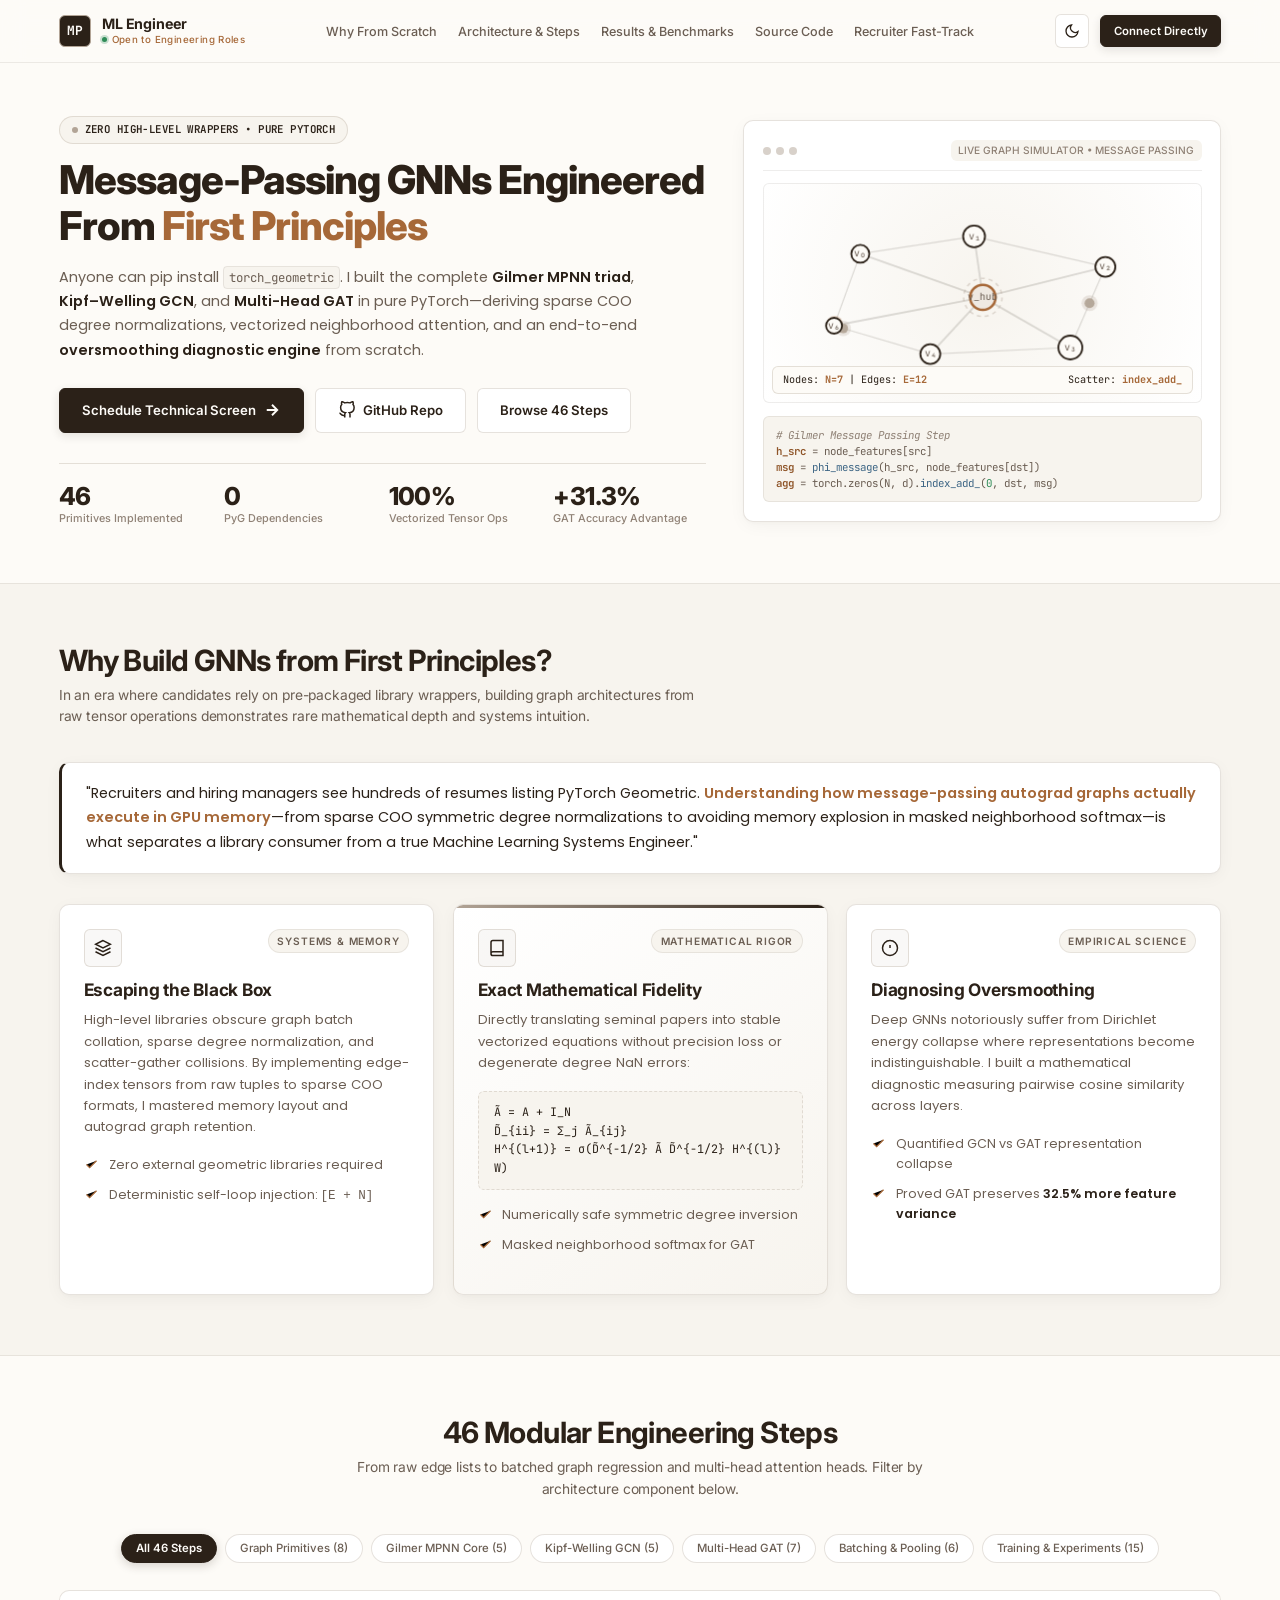
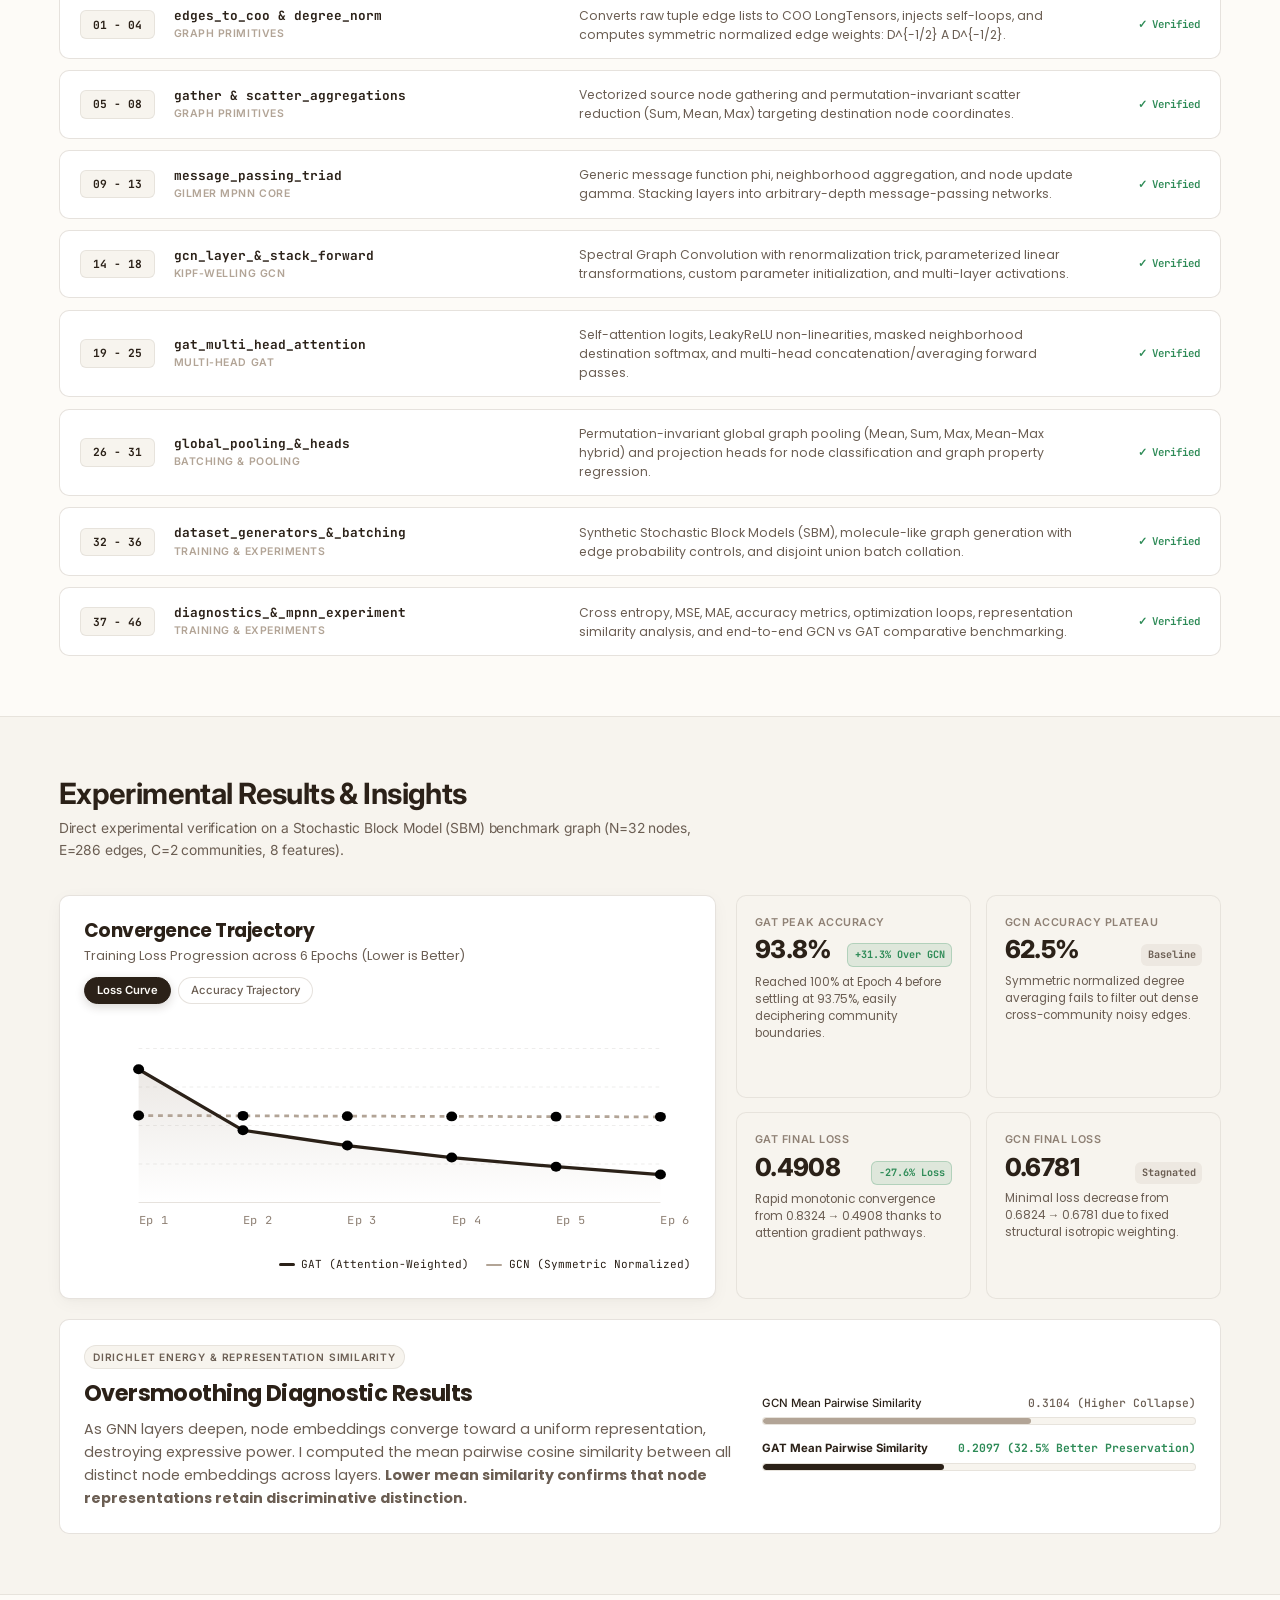
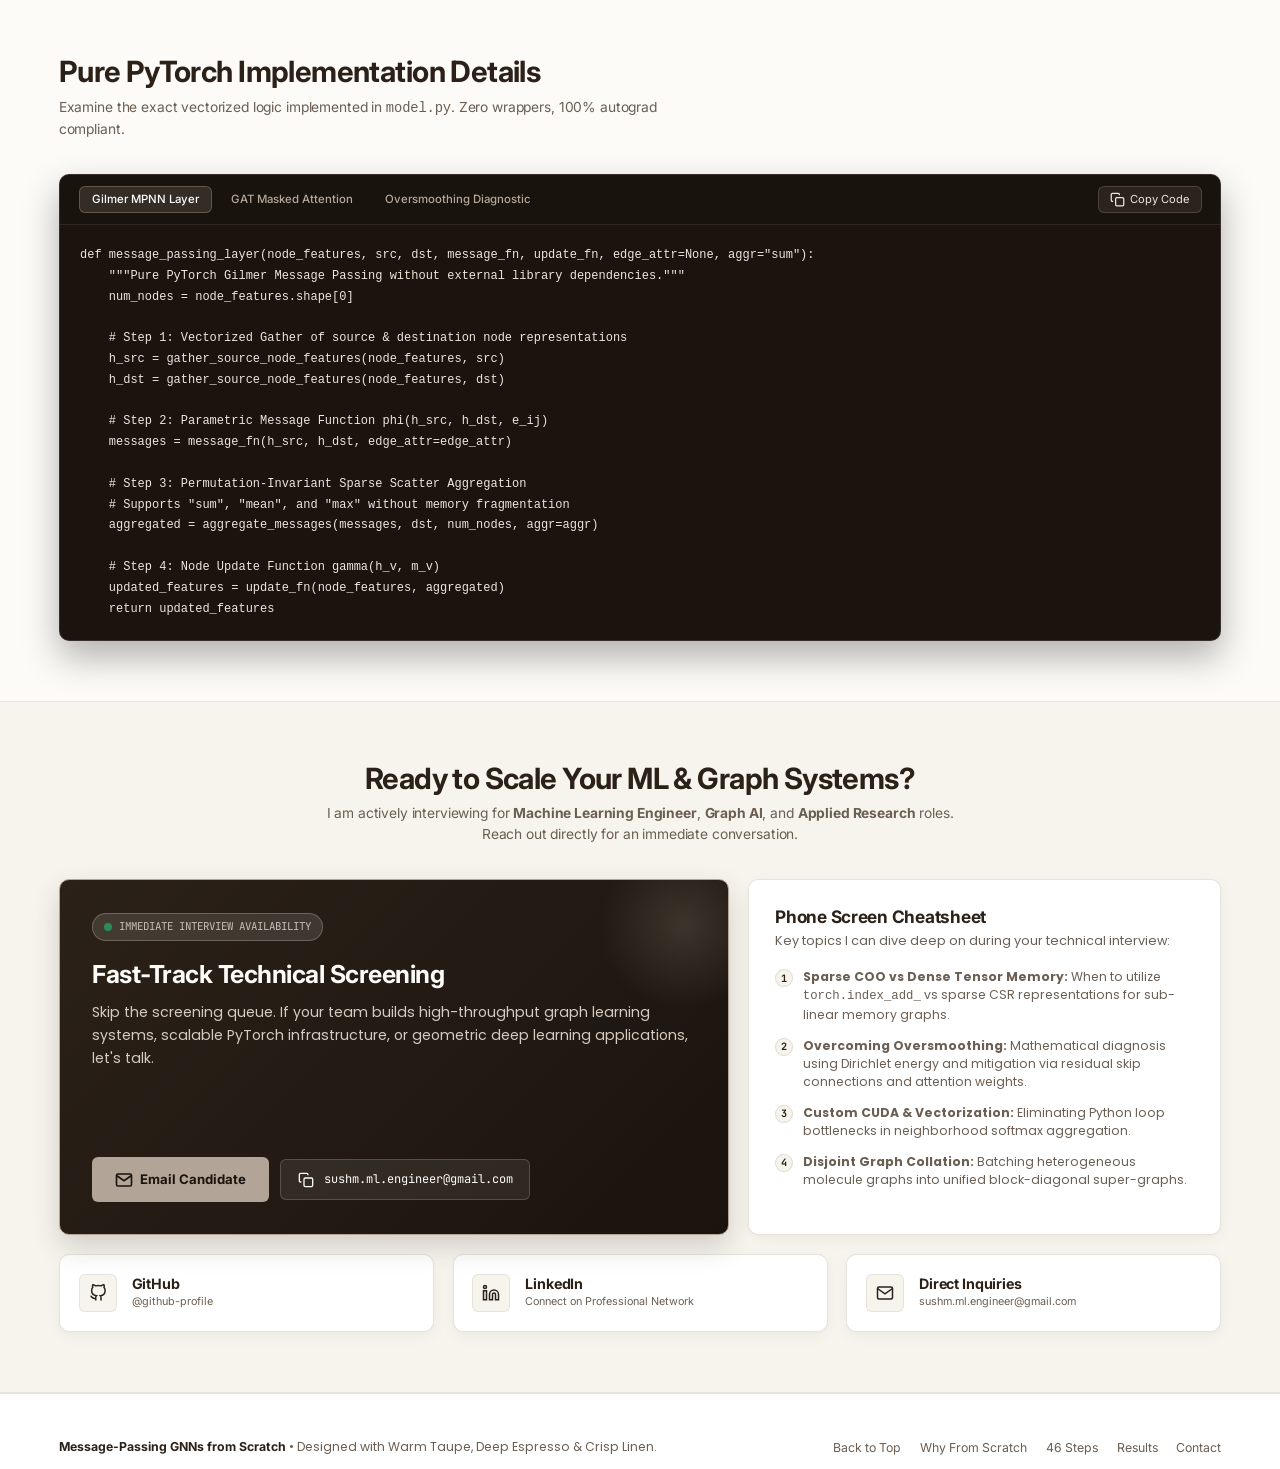
==== commit 221a621d: "responsivness in hand" ====
--- a/docs/index.html
+++ b/docs/index.html
@@ -143,7 +143,6 @@
   <section class="section section-alt" id="story">
     <div class="container">
       <div class="section-header">
-        <span class="section-label">The Engineering Differentiator</span>
         <h2 class="section-heading">Why Build GNNs from First Principles?</h2>
         <p class="section-subtitle">
           In an era where candidates rely on pre-packaged library wrappers, building 
@@ -242,7 +241,6 @@
   <section class="section" id="steps">
     <div class="container">
       <div class="section-header text-center">
-        <span class="section-label">End-to-End Implementation</span>
         <h2 class="section-heading">46 Modular Engineering Steps</h2>
         <p class="section-subtitle">
           From raw edge lists to batched graph regression and multi-head attention heads. 
@@ -358,7 +356,6 @@
   <section class="section section-alt" id="results">
     <div class="container">
       <div class="section-header">
-        <span class="section-label">Empirical Performance</span>
         <h2 class="section-heading">Experimental Results & Insights</h2>
         <p class="section-subtitle">
           Direct experimental verification on a Stochastic Block Model (SBM) benchmark graph 
@@ -527,7 +524,6 @@
   <section class="section" id="code">
     <div class="container">
       <div class="section-header">
-        <span class="section-label">Code Architecture</span>
         <h2 class="section-heading">Pure PyTorch Implementation Details</h2>
         <p class="section-subtitle">
           Examine the exact vectorized logic implemented in <code>model.py</code>. 
@@ -575,7 +571,6 @@
   <section class="section section-alt" id="contact">
     <div class="container">
       <div class="section-header text-center">
-        <span class="section-label">Direct Candidate Contact</span>
         <h2 class="section-heading">Ready to Scale Your ML & Graph Systems?</h2>
         <p class="section-subtitle">
           I am actively interviewing for <strong>Machine Learning Engineer</strong>, <strong>Graph AI</strong>, 
--- a/docs/css/styles.css
+++ b/docs/css/styles.css
@@ -9,6 +9,7 @@
      - Subtitle: Smaller Inter
      - Body Content: Poppins
      - Code / Metrics: JetBrains Mono
+   Responsiveness: 100% fluid, zero horizontal scrollbar
    ========================================================================== */
 
 @import url('https://fonts.googleapis.com/css2?family=Inter:ital,opsz,wght@0,14..32,100..900;1,14..32,100..900&family=JetBrains+Mono:ital,wght@0,100..800;1,100..800&family=Poppins:ital,wght@0,300;0,400;0,500;0,600;0,700;1,300;1,400;1,500&display=swap');
@@ -93,7 +94,7 @@
   --card-shadow-hover: 0 12px 30px -4px rgba(0, 0, 0, 0.55), 0 0 0 1px var(--warm-taupe);
 }
 
-/* Base Reset */
+/* Global Reset — Zero Horizontal Scrollbar Guaranteed */
 *, *::before, *::after {
   box-sizing: border-box;
   margin: 0;
@@ -102,10 +103,12 @@
 
 html {
   scroll-behavior: smooth;
-  font-size: 15px; /* Proportional, non-bloated base rem */
+  font-size: 15px;
   text-rendering: optimizeLegibility;
   -webkit-font-smoothing: antialiased;
   -moz-osx-font-smoothing: grayscale;
+  overflow-x: hidden;
+  max-width: 100%;
 }
 
 body {
@@ -117,10 +120,12 @@
   line-height: 1.6;
   transition: background-color var(--transition-smooth), color var(--transition-smooth);
   overflow-x: hidden;
+  max-width: 100%;
   position: relative;
-}
-
-/* Architectural Grain */
+  width: 100%;
+}
+
+/* Architectural Background Grain */
 body::before {
   content: "";
   position: fixed;
@@ -141,10 +146,11 @@
   padding-right: 1.25rem;
   position: relative;
   z-index: 2;
+  box-sizing: border-box;
 }
 
 /* ==========================================================================
-   USER-REQUESTED TYPOGRAPHY CLASSES & SELECTORS
+   TYPOGRAPHY SELECTORS & CLASSES
    ========================================================================== */
 
 /* Inter Utility Classes */
@@ -208,7 +214,7 @@
 }
 
 .display-title {
-  font-size: clamp(1.85rem, 3.6vw, 2.75rem);
+  font-size: clamp(1.8rem, 3.4vw, 2.65rem);
   font-weight: 800;
   line-height: 1.15;
 }
@@ -222,7 +228,6 @@
 /* Subtitles: Smaller Inter */
 .section-subtitle,
 .hero-subtitle,
-.section-label,
 .bento-tag,
 .brand-status,
 .metric-box-title,
@@ -241,28 +246,6 @@
   max-width: 640px;
   line-height: 1.55;
   letter-spacing: -0.01em;
-}
-
-.section-label {
-  display: inline-flex;
-  align-items: center;
-  gap: 0.45rem;
-  font-family: var(--font-mono);
-  font-size: 0.72rem;
-  text-transform: uppercase;
-  letter-spacing: 0.14em;
-  color: var(--warm-taupe);
-  font-weight: 600;
-  margin-bottom: 0.5rem;
-}
-
-.section-label::before {
-  content: "";
-  display: inline-block;
-  width: 6px;
-  height: 6px;
-  border-radius: 50%;
-  background-color: var(--warm-taupe);
 }
 
 /* Body Content: Poppins */
@@ -468,6 +451,7 @@
   transition: all var(--transition-fast);
   border: 1px solid transparent;
   white-space: nowrap;
+  box-sizing: border-box;
 }
 
 .btn-primary {
@@ -521,23 +505,29 @@
 }
 
 /* ==========================================================================
-   HERO SECTION
+   HERO SECTION (No scrollbar bar under title, fully responsive)
    ========================================================================== */
 .hero {
-  padding: 3.5rem 0 4rem;
+  padding: 3.5rem 0 3.75rem;
   position: relative;
   overflow: hidden;
+  width: 100%;
 }
 
 .hero-grid {
   display: grid;
   grid-template-columns: 1.15fr 0.85fr;
-  gap: 2.75rem;
-  align-items: center;
+  gap: 2.5rem;
+  align-items: center;
+  width: 100%;
+}
+
+.hero-copy {
+  min-width: 0; /* Prevents flex/grid overflow */
 }
 
 .hero-badge-wrap {
-  margin-bottom: 0.9rem;
+  margin-bottom: 0.85rem;
 }
 
 .hero-pill {
@@ -553,6 +543,7 @@
   font-weight: 600;
   color: var(--text-main);
   letter-spacing: 0.04em;
+  max-width: 100%;
 }
 
 .hero-pill .dot {
@@ -560,32 +551,30 @@
   height: 6px;
   background-color: var(--warm-taupe);
   border-radius: 50%;
+  flex-shrink: 0;
 }
 
 .hero-title {
   margin-bottom: 1.1rem;
-}
-
+  word-break: normal;
+}
+
+/* Hero Title Highlight — Clean, bold accent with NO pseudo-element line/bar underneath */
 .hero-title .highlight {
-  position: relative;
-  display: inline-block;
-  color: var(--deep-espresso);
+  color: var(--accent-bronze);
+  position: static;
+  display: inline;
 }
 
 [data-theme="dark"] .hero-title .highlight {
-  color: var(--crisp-linen);
-}
-
-.hero-title .highlight::after {
-  content: "";
-  position: absolute;
-  bottom: 0.1em;
-  left: 0;
-  width: 100%;
-  height: 0.22em;
-  background-color: rgba(178, 164, 150, 0.4);
-  z-index: -1;
-  border-radius: 3px;
+  color: var(--taupe-light);
+}
+
+/* Explicitly ensure no underline/pseudo-element scrollbar appears */
+.hero-title .highlight::after,
+.hero-title::after {
+  display: none !important;
+  content: none !important;
 }
 
 .hero-desc {
@@ -608,13 +597,14 @@
   padding: 0.15em 0.4em;
   border-radius: 4px;
   border: 1px solid var(--border-subtle);
+  word-break: break-word;
 }
 
 .hero-ctas {
   display: flex;
   flex-wrap: wrap;
   gap: 0.75rem;
-  margin-bottom: 2.25rem;
+  margin-bottom: 2rem;
 }
 
 /* Hero Stats Row */
@@ -622,13 +612,15 @@
   display: grid;
   grid-template-columns: repeat(4, 1fr);
   gap: 0.85rem;
-  padding-top: 1.5rem;
+  padding-top: 1.35rem;
   border-top: 1px solid var(--border-medium);
+  width: 100%;
 }
 
 .hero-stat-item {
   display: flex;
   flex-direction: column;
+  min-width: 0;
 }
 
 .stat-num {
@@ -653,10 +645,13 @@
   border: 1px solid var(--border-medium);
   border-radius: var(--radius-md);
   box-shadow: var(--card-shadow);
-  padding: 1.35rem;
+  padding: 1.25rem;
   position: relative;
   overflow: hidden;
   transition: transform var(--transition-smooth), border-color var(--transition-smooth);
+  width: 100%;
+  max-width: 100%;
+  box-sizing: border-box;
 }
 
 .hero-visual-card:hover {
@@ -669,9 +664,11 @@
   display: flex;
   align-items: center;
   justify-content: space-between;
-  margin-bottom: 0.9rem;
-  padding-bottom: 0.6rem;
+  margin-bottom: 0.85rem;
+  padding-bottom: 0.55rem;
   border-bottom: 1px solid var(--border-subtle);
+  flex-wrap: wrap;
+  gap: 0.4rem;
 }
 
 .window-dots {
@@ -694,6 +691,7 @@
   padding: 0.18rem 0.5rem;
   border-radius: var(--radius-sm);
   font-weight: 500;
+  white-space: nowrap;
 }
 
 .graph-canvas-wrap {
@@ -730,6 +728,7 @@
   font-family: var(--font-mono);
   font-size: 0.68rem;
   color: var(--text-main);
+  box-sizing: border-box;
 }
 
 [data-theme="dark"] .canvas-overlay-data {
@@ -741,15 +740,17 @@
 }
 
 .hero-code-snippet {
-  margin-top: 0.9rem;
+  margin-top: 0.85rem;
   background-color: var(--bg-surface-alt);
   border: 1px solid var(--border-subtle);
   border-radius: var(--radius-sm);
-  padding: 0.7rem 0.85rem;
+  padding: 0.65rem 0.8rem;
   font-family: var(--font-mono);
   font-size: 0.72rem;
   line-height: 1.5;
   color: var(--text-muted);
+  overflow-x: auto;
+  max-width: 100%;
 }
 
 .code-keyword { color: #8F5529; font-weight: 600; }
@@ -761,8 +762,9 @@
    BENTO GRID SYSTEM
    ========================================================================== */
 .section {
-  padding: 4.25rem 0;
+  padding: 4rem 0;
   position: relative;
+  width: 100%;
 }
 
 .section-alt {
@@ -772,7 +774,7 @@
 }
 
 .section-header {
-  margin-bottom: 2.5rem;
+  margin-bottom: 2.25rem;
 }
 
 .section-header.text-center {
@@ -788,6 +790,7 @@
   display: grid;
   grid-template-columns: repeat(12, 1fr);
   gap: 1.25rem;
+  width: 100%;
 }
 
 .bento-col-4 { grid-column: span 4; }
@@ -801,13 +804,14 @@
   background-color: var(--bg-surface);
   border: 1px solid var(--border-medium);
   border-radius: var(--radius-md);
-  padding: 1.65rem;
+  padding: 1.6rem;
   box-shadow: var(--card-shadow);
   transition: all var(--transition-smooth);
   position: relative;
   overflow: hidden;
   display: flex;
   flex-direction: column;
+  min-width: 0;
 }
 
 .bento-card:hover {
@@ -820,12 +824,12 @@
   display: flex;
   align-items: flex-start;
   justify-content: space-between;
-  margin-bottom: 1rem;
+  margin-bottom: 0.9rem;
 }
 
 .bento-icon {
-  width: 40px;
-  height: 40px;
+  width: 38px;
+  height: 38px;
   border-radius: var(--radius-sm);
   background-color: var(--bg-surface-tint);
   border: 1px solid var(--border-medium);
@@ -834,6 +838,7 @@
   justify-content: center;
   color: var(--deep-espresso);
   transition: transform var(--transition-bounce);
+  flex-shrink: 0;
 }
 
 [data-theme="dark"] .bento-icon {
@@ -846,8 +851,8 @@
 }
 
 .bento-icon svg {
-  width: 19px;
-  height: 19px;
+  width: 18px;
+  height: 18px;
   stroke: currentColor;
   stroke-width: 2;
   fill: none;
@@ -866,9 +871,9 @@
 }
 
 .bento-title {
-  font-size: 1.18rem;
+  font-size: 1.15rem;
   font-weight: 700;
-  margin-bottom: 0.65rem;
+  margin-bottom: 0.6rem;
   letter-spacing: -0.015em;
 }
 
@@ -915,26 +920,30 @@
   padding: 0.75rem 1rem;
   margin-bottom: 1rem;
   font-family: var(--font-mono);
-  font-size: 0.8rem;
+  font-size: 0.78rem;
   line-height: 1.6;
   color: var(--text-main);
   overflow-x: auto;
+  max-width: 100%;
+  box-sizing: border-box;
 }
 
 /* ==========================================================================
-   STORYTELLING SECTION: "WHY BUILD FROM FIRST PRINCIPLES"
+   STORYTELLING SECTION
    ========================================================================== */
 .story-callout {
   background-color: var(--bg-surface);
   border: 1px solid var(--border-medium);
   border-left: 3.5px solid var(--deep-espresso);
   border-radius: var(--radius-md);
-  padding: 1.35rem 1.65rem;
-  margin-bottom: 2.25rem;
-  font-size: 0.98rem;
+  padding: 1.25rem 1.6rem;
+  margin-bottom: 2rem;
+  font-size: 0.96rem;
   line-height: 1.68;
   color: var(--text-main);
   box-shadow: var(--card-shadow);
+  max-width: 100%;
+  box-sizing: border-box;
 }
 
 [data-theme="dark"] .story-callout {
@@ -983,8 +992,9 @@
   display: flex;
   flex-wrap: wrap;
   gap: 0.5rem;
-  margin-bottom: 2rem;
+  margin-bottom: 1.85rem;
   justify-content: center;
+  max-width: 100%;
 }
 
 .filter-chip {
@@ -998,6 +1008,7 @@
   color: var(--text-muted);
   cursor: pointer;
   transition: all var(--transition-fast);
+  white-space: nowrap;
 }
 
 .filter-chip:hover {
@@ -1023,19 +1034,22 @@
   display: flex;
   flex-direction: column;
   gap: 0.75rem;
+  width: 100%;
 }
 
 .step-row {
   background-color: var(--bg-surface);
   border: 1px solid var(--border-medium);
   border-radius: var(--radius-md);
-  padding: 1rem 1.45rem;
+  padding: 0.95rem 1.35rem;
   display: grid;
   grid-template-columns: 75px 1.4fr 1.8fr 105px;
   align-items: center;
   gap: 1.25rem;
   transition: all var(--transition-fast);
   cursor: default;
+  width: 100%;
+  box-sizing: border-box;
 }
 
 .step-row:hover {
@@ -1054,18 +1068,21 @@
   color: var(--text-main);
   text-align: center;
   border: 1px solid var(--border-subtle);
+  white-space: nowrap;
 }
 
 .step-name-box {
   display: flex;
   flex-direction: column;
+  min-width: 0;
 }
 
 .step-name {
   font-family: var(--font-mono);
-  font-size: 0.86rem;
+  font-size: 0.85rem;
   font-weight: 700;
   color: var(--text-main);
+  word-break: break-word;
 }
 
 .step-category {
@@ -1080,6 +1097,7 @@
   font-size: 0.82rem;
   color: var(--text-muted);
   line-height: 1.55;
+  word-break: normal;
 }
 
 .step-status {
@@ -1092,6 +1110,7 @@
   align-items: center;
   justify-content: flex-end;
   gap: 0.35rem;
+  white-space: nowrap;
 }
 
 .step-status::before {
@@ -1105,23 +1124,27 @@
 .results-bento-hero {
   display: grid;
   grid-template-columns: 1.15fr 0.85fr;
-  gap: 1.5rem;
-  margin-bottom: 1.5rem;
+  gap: 1.35rem;
+  margin-bottom: 1.35rem;
+  width: 100%;
 }
 
 .chart-card {
   background-color: var(--bg-surface);
   border: 1px solid var(--border-medium);
   border-radius: var(--radius-md);
-  padding: 1.75rem;
+  padding: 1.6rem;
   box-shadow: var(--card-shadow);
+  width: 100%;
+  box-sizing: border-box;
+  overflow: hidden;
 }
 
 .chart-header {
   display: flex;
   align-items: center;
   justify-content: space-between;
-  margin-bottom: 1.25rem;
+  margin-bottom: 1.15rem;
   flex-wrap: wrap;
   gap: 0.75rem;
 }
@@ -1131,6 +1154,7 @@
   gap: 1.1rem;
   font-family: var(--font-mono);
   font-size: 0.74rem;
+  flex-wrap: wrap;
 }
 
 .legend-item {
@@ -1159,29 +1183,33 @@
 
 .svg-chart-container {
   width: 100%;
-  height: 230px;
+  height: 220px;
   position: relative;
+  overflow: hidden;
 }
 
 .chart-svg {
   width: 100%;
   height: 100%;
   overflow: visible;
+  display: block;
 }
 
 /* Benchmark Metrics Grid */
 .metrics-comparison-grid {
   display: grid;
   grid-template-columns: repeat(2, 1fr);
-  gap: 1rem;
+  gap: 0.95rem;
+  width: 100%;
 }
 
 .metric-box {
   background-color: var(--bg-surface-alt);
   border: 1px solid var(--border-subtle);
   border-radius: var(--radius-md);
-  padding: 1.25rem;
+  padding: 1.2rem;
   transition: border-color var(--transition-fast);
+  box-sizing: border-box;
 }
 
 .metric-box:hover {
@@ -1202,6 +1230,8 @@
   align-items: baseline;
   justify-content: space-between;
   margin-bottom: 0.45rem;
+  flex-wrap: wrap;
+  gap: 0.35rem;
 }
 
 .metric-score {
@@ -1217,6 +1247,7 @@
   font-weight: 700;
   padding: 0.18rem 0.45rem;
   border-radius: var(--radius-sm);
+  white-space: nowrap;
 }
 
 .metric-badge.win {
@@ -1237,24 +1268,27 @@
   background-color: var(--bg-surface);
   border: 1px solid var(--border-medium);
   border-radius: var(--radius-md);
-  padding: 1.75rem;
+  padding: 1.6rem;
   display: grid;
   grid-template-columns: 1.2fr 0.8fr;
-  gap: 2rem;
-  align-items: center;
+  gap: 1.75rem;
+  align-items: center;
+  box-sizing: border-box;
 }
 
 .os-bars {
   display: flex;
   flex-direction: column;
-  gap: 1rem;
+  gap: 0.95rem;
   margin-top: 0.75rem;
+  width: 100%;
 }
 
 .os-bar-item {
   display: flex;
   flex-direction: column;
   gap: 0.35rem;
+  width: 100%;
 }
 
 .os-bar-label {
@@ -1262,6 +1296,8 @@
   justify-content: space-between;
   font-size: 0.76rem;
   font-weight: 500;
+  flex-wrap: wrap;
+  gap: 0.25rem;
 }
 
 .bar-track {
@@ -1303,6 +1339,8 @@
   border-radius: var(--radius-md);
   overflow: hidden;
   box-shadow: 0 16px 36px rgba(0, 0, 0, 0.3);
+  width: 100%;
+  box-sizing: border-box;
 }
 
 .code-viewer-topbar {
@@ -1312,11 +1350,14 @@
   padding: 0.7rem 1.25rem;
   background-color: rgba(26, 19, 14, 0.95);
   border-bottom: 1px solid rgba(178, 164, 150, 0.15);
+  flex-wrap: wrap;
+  gap: 0.5rem;
 }
 
 .code-tabs {
   display: flex;
   gap: 0.4rem;
+  flex-wrap: wrap;
 }
 
 .code-tab-btn {
@@ -1330,6 +1371,7 @@
   font-weight: 500;
   cursor: pointer;
   transition: all var(--transition-fast);
+  white-space: nowrap;
 }
 
 .code-tab-btn:hover {
@@ -1355,6 +1397,7 @@
   align-items: center;
   gap: 0.35rem;
   transition: all var(--transition-fast);
+  white-space: nowrap;
 }
 
 .copy-code-btn:hover {
@@ -1364,11 +1407,13 @@
 
 .code-pre {
   margin: 0;
-  padding: 1.45rem;
+  padding: 1.35rem;
   overflow-x: auto;
   font-family: var(--font-mono);
   font-size: 0.8rem;
   line-height: 1.65;
+  max-width: 100%;
+  box-sizing: border-box;
 }
 
 /* ==========================================================================
@@ -1379,6 +1424,7 @@
   grid-template-columns: repeat(12, 1fr);
   gap: 1.25rem;
   margin-top: 1.5rem;
+  width: 100%;
 }
 
 .recruiter-hero-card {
@@ -1386,7 +1432,7 @@
   background: linear-gradient(135deg, var(--deep-espresso) 0%, #1A130E 100%);
   color: var(--crisp-linen);
   border-radius: var(--radius-md);
-  padding: 2.25rem;
+  padding: 2.15rem;
   display: flex;
   flex-direction: column;
   justify-content: space-between;
@@ -1394,6 +1440,7 @@
   position: relative;
   overflow: hidden;
   box-shadow: 0 12px 28px rgba(43, 33, 24, 0.18);
+  box-sizing: border-box;
 }
 
 .recruiter-hero-card::after {
@@ -1421,6 +1468,7 @@
   color: var(--taupe-light);
   margin-bottom: 1.25rem;
   align-self: flex-start;
+  max-width: 100%;
 }
 
 .recruiter-title {
@@ -1458,6 +1506,10 @@
   color: var(--crisp-linen);
   cursor: pointer;
   transition: all var(--transition-fast);
+  max-width: 100%;
+  overflow: hidden;
+  text-overflow: ellipsis;
+  box-sizing: border-box;
 }
 
 .email-copy-pill:hover {
@@ -1471,10 +1523,11 @@
   background-color: var(--bg-surface);
   border: 1px solid var(--border-medium);
   border-radius: var(--radius-md);
-  padding: 1.85rem;
+  padding: 1.75rem;
   box-shadow: var(--card-shadow);
   display: flex;
   flex-direction: column;
+  box-sizing: border-box;
 }
 
 .cheatsheet-header {
@@ -1527,7 +1580,7 @@
   background-color: var(--bg-surface);
   border: 1px solid var(--border-medium);
   border-radius: var(--radius-md);
-  padding: 1.35rem;
+  padding: 1.25rem;
   display: flex;
   align-items: center;
   gap: 1rem;
@@ -1535,6 +1588,8 @@
   color: var(--text-main);
   box-shadow: var(--card-shadow);
   transition: all var(--transition-smooth);
+  box-sizing: border-box;
+  min-width: 0;
 }
 
 .social-channel-card:hover {
@@ -1544,8 +1599,8 @@
 }
 
 .social-icon-box {
-  width: 40px;
-  height: 40px;
+  width: 38px;
+  height: 38px;
   border-radius: var(--radius-sm);
   background-color: var(--bg-surface-alt);
   border: 1px solid var(--border-subtle);
@@ -1569,8 +1624,8 @@
 }
 
 .social-icon-box svg {
-  width: 19px;
-  height: 19px;
+  width: 18px;
+  height: 18px;
   stroke: currentColor;
   stroke-width: 2;
   fill: none;
@@ -1579,6 +1634,7 @@
 .social-info {
   display: flex;
   flex-direction: column;
+  min-width: 0;
 }
 
 .social-name {
@@ -1591,16 +1647,19 @@
   font-family: var(--font-subtitle);
   font-size: 0.72rem;
   color: var(--text-muted);
+  overflow: hidden;
+  text-overflow: ellipsis;
+  white-space: nowrap;
 }
 
 /* Toast notification */
 .toast-notice {
   position: fixed;
-  bottom: 1.75rem;
-  right: 1.75rem;
+  bottom: 1.5rem;
+  right: 1.5rem;
   background-color: var(--deep-espresso);
   color: var(--crisp-linen);
-  padding: 0.75rem 1.2rem;
+  padding: 0.75rem 1.15rem;
   border-radius: var(--radius-sm);
   border: 1px solid var(--warm-taupe);
   box-shadow: 0 10px 24px rgba(0, 0, 0, 0.22);
@@ -1631,10 +1690,11 @@
    ========================================================================== */
 .site-footer {
   border-top: 1px solid var(--border-medium);
-  padding: 3rem 0 2.25rem;
+  padding: 2.75rem 0 2rem;
   background-color: var(--bg-surface);
   position: relative;
   z-index: 2;
+  width: 100%;
 }
 
 .footer-inner {
@@ -1642,7 +1702,7 @@
   align-items: center;
   justify-content: space-between;
   flex-wrap: wrap;
-  gap: 1.5rem;
+  gap: 1.25rem;
 }
 
 .footer-copy {
@@ -1657,8 +1717,9 @@
 
 .footer-links {
   display: flex;
-  gap: 1.35rem;
+  gap: 1.25rem;
   list-style: none;
+  flex-wrap: wrap;
 }
 
 .footer-links a {
@@ -1674,8 +1735,10 @@
 }
 
 /* ==========================================================================
-   RESPONSIVE DESIGN & MOBILE ADAPTATION
+   COMPREHENSIVE RESPONSIVE BREAKPOINTS (Zero Horizontal Scroll)
    ========================================================================== */
+
+/* Tablet & Smaller Desktops (<= 1024px) */
 @media (max-width: 1024px) {
   .hero-grid {
     grid-template-columns: 1fr;
@@ -1688,6 +1751,7 @@
 
   .results-bento-hero {
     grid-template-columns: 1fr;
+    gap: 1.25rem;
   }
 
   .oversmoothing-card {
@@ -1704,24 +1768,33 @@
   }
 
   .social-channel-card {
-    grid-column: span 12;
-  }
-
+    grid-column: span 4;
+  }
+}
+
+/* Tablets (<= 880px) */
+@media (max-width: 880px) {
   .step-row {
-    grid-template-columns: 60px 1fr;
-    gap: 0.65rem;
+    grid-template-columns: 70px 1fr;
+    gap: 0.6rem 0.85rem;
+    padding: 0.85rem 1.15rem;
   }
 
   .step-detail {
-    grid-column: span 2;
+    grid-column: 1 / -1;
   }
 
   .step-status {
-    grid-column: span 2;
+    grid-column: 1 / -1;
     justify-content: flex-start;
   }
-}
-
+
+  .social-channel-card {
+    grid-column: span 6;
+  }
+}
+
+/* Mobile Devices (<= 768px) */
 @media (max-width: 768px) {
   .nav-menu {
     display: none;
@@ -1729,7 +1802,7 @@
 
   .hero-stats-row {
     grid-template-columns: repeat(2, 1fr);
-    gap: 1.15rem;
+    gap: 1rem;
   }
 
   .metrics-comparison-grid {
@@ -1737,14 +1810,66 @@
   }
 
   .hero {
-    padding: 2.5rem 0;
+    padding: 2.25rem 0 2.5rem;
   }
 
   .section {
-    padding: 3rem 0;
+    padding: 2.75rem 0;
   }
 
   .recruiter-hero-card {
-    padding: 1.65rem;
+    padding: 1.65rem 1.25rem;
+  }
+
+  .social-channel-card {
+    grid-column: span 12;
+  }
+
+  .hero-ctas {
+    flex-direction: column;
+    width: 100%;
+  }
+
+  .hero-ctas .btn {
+    width: 100%;
+  }
+
+  .footer-inner {
+    flex-direction: column;
+    align-items: flex-start;
+  }
+}
+
+/* Small Phones (<= 480px) */
+@media (max-width: 480px) {
+  html {
+    font-size: 14px;
+  }
+
+  .container {
+    padding-left: 0.9rem;
+    padding-right: 0.9rem;
+  }
+
+  .display-title {
+    font-size: 1.65rem;
+  }
+
+  .hero-stats-row {
+    grid-template-columns: 1fr 1fr;
+    gap: 0.75rem;
+  }
+
+  .stat-num {
+    font-size: 1.4rem;
+  }
+
+  .bento-card {
+    padding: 1.25rem;
+  }
+
+  .email-copy-pill {
+    font-size: 0.72rem;
+    padding: 0.5rem 0.8rem;
   }
 }
